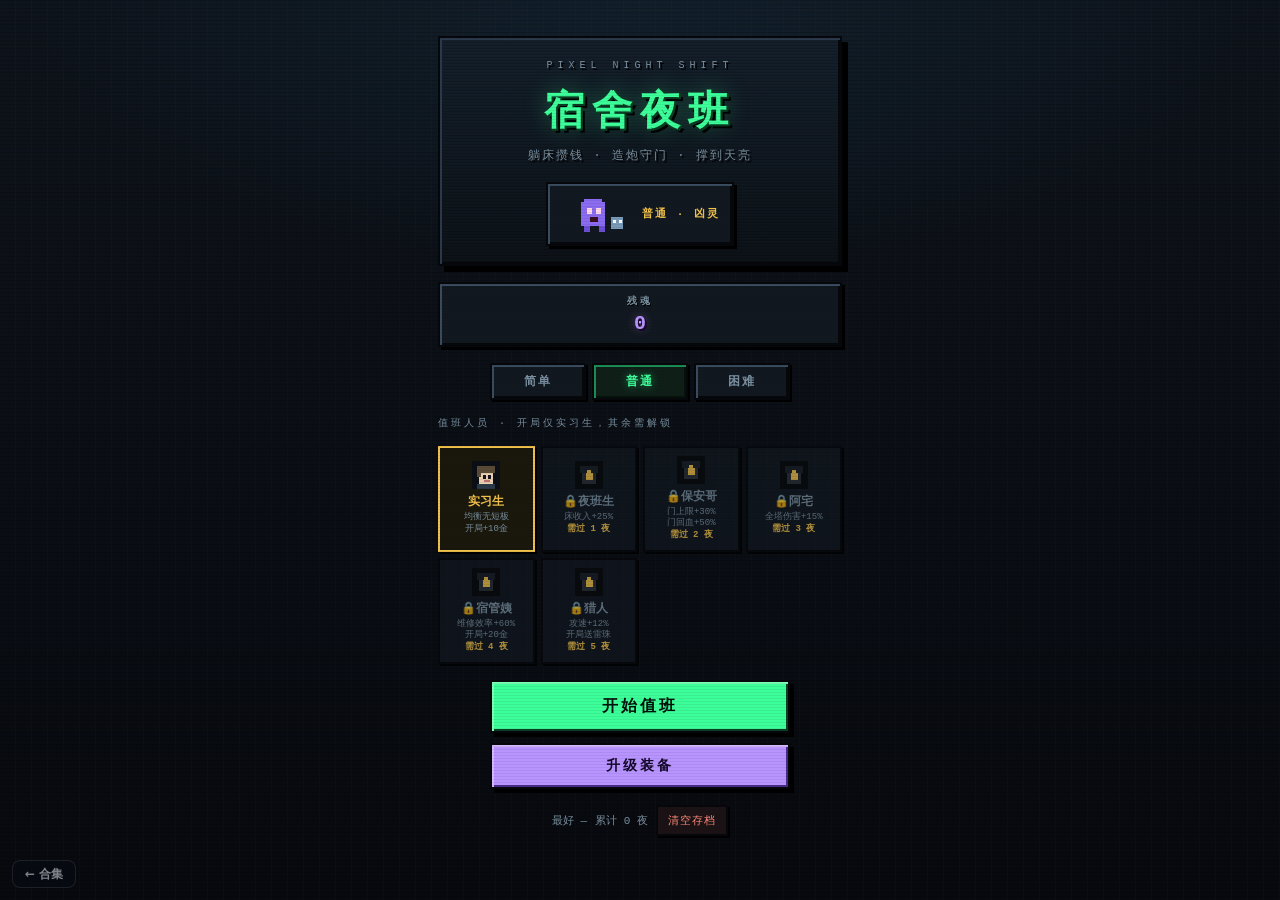
==== games/dorm-night/index.html @ c12e72d2 "feat: add dorm night pixel tower defense to hub" ====
<!DOCTYPE html>
<html lang="zh-CN">
<head>
<meta charset="UTF-8" />
<meta name="viewport" content="width=device-width, initial-scale=1, viewport-fit=cover" />
<title>宿舍夜班 · PIXEL</title>
<style>
  :root {
    --bg: #0b0e14;
    --panel: #121820;
    --panel2: #182028;
    --panel3: #0e141c;
    --line: #2a3a4c;
    --line-deep: #05070a;
    --ink: #e8f4ff;
    --muted: #7a90a0;
    --neon: #3dff9a;
    --neon-d: #1a8f55;
    --neon-deep: #0a3d24;
    --gold: #f0c14b;
    --gold-d: #8a6a20;
    --danger: #ff4d5e;
    --danger-d: #6a2010;
    --soul: #b894ff;
    --soul-d: #4a2a8a;
    --frost: #6ecbff;
    --cannon: #ffb347;
    --bevel-lt: #3a4c60;
    --bevel-dk: #05070a;
    --font: "Cascadia Mono", "Consolas", "Courier New", "Microsoft YaHei", monospace;
  }
  * { box-sizing: border-box; margin: 0; padding: 0; }
  html, body {
    height: 100%; background: var(--bg); color: var(--ink);
    font-family: var(--font);
    overflow: hidden;
    image-rendering: pixelated;
    image-rendering: crisp-edges;
  }
  #app { height: 100%; position: relative; }
  #app::after {
    content: ""; position: fixed; inset: 0; z-index: 100; pointer-events: none;
    background: repeating-linear-gradient(
      0deg,
      rgba(0,0,0,.12) 0px,
      rgba(0,0,0,.12) 1px,
      transparent 1px,
      transparent 3px
    );
    mix-blend-mode: multiply;
    opacity: .55;
  }
  .screen { position: absolute; inset: 0; display: none; flex-direction: column; }
  .screen.show { display: flex; }

  /* —— pixel panel frame —— */
  .px-frame {
    border: 2px solid var(--line-deep);
    box-shadow:
      inset 2px 2px 0 var(--bevel-lt),
      inset -2px -2px 0 var(--bevel-dk),
      4px 4px 0 #000;
    background: var(--panel);
  }
  .px-frame-deep {
    border: 2px solid var(--line-deep);
    box-shadow:
      inset 2px 2px 0 var(--bevel-lt),
      inset -2px -2px 0 var(--bevel-dk),
      6px 6px 0 #000;
  }

  /* HOME */
  #screen-home {
    background:
      repeating-linear-gradient(0deg, transparent 0 3px, rgba(0,0,0,.18) 3px 4px),
      repeating-linear-gradient(90deg, transparent 0 15px, rgba(61,255,154,.02) 15px 16px),
      radial-gradient(ellipse 80% 50% at 50% 0%, #12202c 0%, transparent 60%),
      linear-gradient(180deg, #0e141c 0%, #07090e 100%);
    overflow: auto;
  }
  .home-wrap {
    width: min(440px, 100%); margin: auto; padding: 36px 18px 28px;
    display: flex; flex-direction: column; align-items: center; gap: 16px; min-height: 100%;
  }
  .hero {
    text-align: center; width: 100%;
    padding: 22px 16px 18px;
    border: 2px solid var(--line-deep);
    background:
      repeating-linear-gradient(0deg, transparent 0 2px, rgba(0,0,0,.2) 2px 3px),
      linear-gradient(180deg, #15202c 0%, #0c1218 100%);
    box-shadow:
      inset 2px 2px 0 #2a3a4c,
      inset -2px -2px 0 #05070a,
      6px 6px 0 #000;
  }
  .hero .eyebrow {
    font-size: 10px; letter-spacing: 5px; color: var(--muted); margin-bottom: 12px;
    text-shadow: 2px 2px 0 #000;
  }
  .hero h1 {
    font-size: clamp(28px, 8vw, 40px); letter-spacing: 8px; color: var(--neon);
    font-weight: 900; margin-bottom: 8px;
    text-shadow:
      2px 0 0 var(--neon-deep),
      0 2px 0 var(--neon-deep),
      2px 2px 0 var(--neon-deep),
      4px 4px 0 #000,
      0 0 24px rgba(61,255,154,.35);
  }
  .hero .sub {
    color: var(--muted); font-size: 12px; letter-spacing: 2px; line-height: 1.8;
    text-shadow: 2px 2px 0 #000;
  }
  .pixel-badge {
    display: inline-flex; align-items: center; gap: 10px; margin-top: 14px; padding: 6px 12px;
    border: 2px solid var(--line-deep); background: var(--panel);
    color: var(--gold); font-size: 11px; letter-spacing: 2px; font-weight: 700;
    box-shadow:
      inset 2px 2px 0 var(--bevel-lt),
      inset -2px -2px 0 var(--bevel-dk),
      3px 3px 0 #000;
  }
  .pixel-badge canvas {
    width: 72px; height: 48px;
    image-rendering: pixelated; image-rendering: crisp-edges;
  }
  .wallet { display: flex; gap: 8px; width: 100%; }
  .wallet .chip {
    flex: 1; padding: 10px 8px; border: 2px solid var(--line-deep); background: var(--panel);
    text-align: center;
    box-shadow:
      inset 2px 2px 0 var(--bevel-lt),
      inset -2px -2px 0 var(--bevel-dk),
      3px 3px 0 #000;
  }
  .wallet .chip b {
    display: block; font-size: 10px; color: var(--muted); letter-spacing: 3px;
    margin-bottom: 4px; text-shadow: 1px 1px 0 #000;
  }
  .wallet .chip span {
    font-size: 20px; font-weight: 900; color: var(--soul);
    text-shadow: 2px 2px 0 #1a082a, 0 0 10px rgba(184,148,255,.4);
  }
  .cta-row { display: flex; flex-direction: column; gap: 10px; width: 100%; max-width: 300px; }

  .btn {
    appearance: none; border: 2px solid var(--line-deep); border-radius: 0; padding: 12px 16px;
    font-family: var(--font); font-size: 14px; font-weight: 900; letter-spacing: 3px; cursor: pointer;
    background: var(--neon); color: #04120b;
    box-shadow:
      inset 2px 2px 0 #7dffb8,
      inset -2px -2px 0 var(--neon-deep),
      4px 4px 0 #000;
  }
  .btn:hover { filter: brightness(1.1); transform: translate(1px,1px); box-shadow: inset 2px 2px 0 #7dffb8, inset -2px -2px 0 var(--neon-deep), 3px 3px 0 #000; }
  .btn:active { transform: translate(4px,4px); box-shadow: inset 2px 2px 0 #7dffb8, inset -2px -2px 0 var(--neon-deep), 0 0 0 #000; }
  .btn:disabled { opacity: .4; cursor: not-allowed; transform: none; filter: grayscale(.4); }
  .btn.ghost {
    background: var(--panel); color: var(--ink); border-color: var(--line-deep);
    box-shadow: inset 2px 2px 0 var(--bevel-lt), inset -2px -2px 0 var(--bevel-dk), 4px 4px 0 #000;
  }
  .btn.ghost:hover { filter: brightness(1.15); }
  .btn.soul {
    background: var(--soul); color: #14082a; border-color: var(--line-deep);
    box-shadow: inset 2px 2px 0 #d4b8ff, inset -2px -2px 0 var(--soul-d), 4px 4px 0 #000;
  }
  .btn.warn {
    background: #ff6b4a; color: #1a0804; border-color: var(--line-deep);
    box-shadow: inset 2px 2px 0 #ff9a80, inset -2px -2px 0 var(--danger-d), 4px 4px 0 #000;
  }
  .btn.big { width: 100%; padding: 14px 18px; font-size: 16px; }
  .btn.sm { padding: 6px 10px; font-size: 12px; letter-spacing: 2px; box-shadow: inset 2px 2px 0 #7dffb8, inset -2px -2px 0 var(--neon-deep), 2px 2px 0 #000; }
  .btn.sm.ghost { box-shadow: inset 2px 2px 0 var(--bevel-lt), inset -2px -2px 0 var(--bevel-dk), 2px 2px 0 #000; }
  .btn.sm.warn { box-shadow: inset 2px 2px 0 #ff9a80, inset -2px -2px 0 var(--danger-d), 2px 2px 0 #000; }

  .home-foot {
    display: flex; flex-wrap: wrap; align-items: center; justify-content: center; gap: 8px;
    font-size: 11px; color: var(--muted); width: 100%;
  }
  .home-foot button {
    appearance: none; border: 2px solid var(--line-deep); background: #1a1214; color: #ff8a7a;
    padding: 6px 10px; font-family: var(--font); font-size: 11px; cursor: pointer; letter-spacing: 1px;
    box-shadow: 2px 2px 0 #000;
  }
  .home-foot button:hover { border-color: var(--danger); color: var(--danger); }

  .diff-row { display: flex; gap: 6px; width: 100%; max-width: 300px; }
  .diff-btn {
    flex: 1; appearance: none; border: 2px solid var(--line-deep); background: var(--panel);
    color: var(--muted); font-family: var(--font); font-size: 12px; font-weight: 700;
    padding: 8px 4px; cursor: pointer; letter-spacing: 2px;
    box-shadow: inset 2px 2px 0 var(--bevel-lt), inset -2px -2px 0 var(--bevel-dk), 2px 2px 0 #000;
  }
  .diff-btn.active {
    border-color: var(--line-deep); color: var(--neon); background: #0f1f18;
    box-shadow: inset 2px 2px 0 var(--neon-d), inset -2px -2px 0 #04120b, 2px 2px 0 #000;
    text-shadow: 0 0 8px rgba(61,255,154,.45);
  }

  .char-row {
    display: grid; grid-template-columns: repeat(auto-fill, minmax(88px, 1fr));
    gap: 6px; width: 100%; max-width: 420px;
  }
  .char-btn {
    appearance: none; border: 2px solid var(--line-deep); background: var(--panel);
    color: var(--muted); font-family: var(--font); cursor: pointer;
    padding: 8px 4px; text-align: center; box-shadow: 2px 2px 0 #000;
  }
  .char-btn.active { border-color: var(--gold); color: var(--gold); background: #1a180c; }
  .char-btn.locked { opacity: .72; }
  .char-btn.locked .nm { color: var(--muted); }
  .char-btn:disabled { cursor: not-allowed; }
  .char-btn .face {
    width: 28px; height: 28px; margin: 0 auto 4px;
    image-rendering: pixelated; display: block;
  }
  .char-btn .nm { display: block; font-size: 12px; font-weight: 900; color: inherit; }
  .char-btn .fx { display: block; font-size: 9px; color: var(--muted); margin-top: 2px; line-height: 1.3; }
  .section-label {
    width: 100%; max-width: 420px; font-size: 10px; letter-spacing: 3px;
    color: var(--muted); text-align: left;
  }

  /* room select */
  .ai-row { display: grid; grid-template-columns: repeat(3, 1fr); gap: 8px; margin-bottom: 12px; }
  .ai-chip {
    border: 2px solid var(--line-deep); background: var(--panel2); padding: 8px 10px;
    font-size: 12px; box-shadow: inset 2px 2px 0 var(--bevel-lt), inset -2px -2px 0 var(--bevel-dk);
  }
  .ai-chip b { color: var(--ink); }
  .ai-chip .st { color: var(--muted); font-size: 11px; }
  .ai-chip.done { border-color: var(--soul); }
  .ai-chip.done .st { color: var(--soul); }
  .room-grid {
    display: grid; grid-template-columns: repeat(auto-fill, minmax(200px, 1fr)); gap: 12px;
  }
  .room-card {
    border: 2px solid var(--line-deep); background: var(--panel2); padding: 10px;
    cursor: pointer; text-align: left; color: var(--ink); font-family: var(--font);
    box-shadow: 3px 3px 0 #000; width: 100%;
  }
  .room-card:hover:not(.taken):not(.mine) { border-color: var(--neon); }
  .room-card.mine { border-color: var(--neon); background: #0f1f18; }
  .room-card.taken { opacity: .55; cursor: not-allowed; border-color: #3a2a2a; }
  .room-card h3 { font-size: 14px; margin-bottom: 4px; letter-spacing: 1px; }
  .room-card .meta { font-size: 11px; color: var(--muted); line-height: 1.45; }
  .room-map {
    display: grid; gap: 2px; margin: 8px 0;
    background: #070a0e; border: 2px solid var(--line-deep); padding: 6px;
    min-height: 100px;
  }
  .room-map .cell {
    min-height: 14px; min-width: 10px;
    background: #152028;
    box-shadow: inset 0 0 0 1px rgba(255,255,255,.04);
  }
  .room-map .cell.block { background: #4a3018; box-shadow: inset 0 0 0 1px #2a1810; }
  .room-map .cell.bed { background: #2a8a5a; box-shadow: inset 0 0 0 1px #14563a; }
  .room-map .cell.door { background: #c45c26; box-shadow: inset 0 0 0 1px #5a2a12; }
  .room-map .cell.free { background: #121a22; }
  .room-legend {
    display: flex; flex-wrap: wrap; gap: 8px; font-size: 10px; color: var(--muted);
    margin-top: 4px;
  }
  .room-legend i {
    display: inline-block; width: 10px; height: 10px; margin-right: 4px; vertical-align: -1px;
  }
  .room-card canvas {
    width: 100%; height: 90px; margin: 4px 0 0; image-rendering: pixelated;
    background: #070a0e; border: 1px solid var(--line-deep); display: block;
  }
  .room-card .owner { font-size: 11px; font-weight: 700; margin-top: 4px; min-height: 14px; }
  .room-card.mine .owner { color: var(--neon); }
  .room-card.taken .owner { color: var(--soul); }
  .room-tip { margin-top: 10px; font-size: 12px; color: var(--muted); }
  .teammate-list { margin-top: 6px; display: grid; gap: 4px; }
  .tm {
    display: grid; grid-template-columns: 1fr auto; gap: 4px 8px; font-size: 11px;
    border: 2px solid var(--line-deep); background: var(--panel2); padding: 6px 8px;
  }
  .tm .bar { grid-column: 1 / -1; height: 6px; background: #0a1016; }
  .tm .bar > i { display: block; height: 100%; background: var(--neon); width: 100%; }
  .tm.dead { opacity: .55; }
  .tm.dead .bar > i { background: var(--danger); }

  /* MODALS */
  .modal {
    position: fixed; inset: 0; z-index: 30; display: none;
    align-items: center; justify-content: center;
    background:
      repeating-linear-gradient(0deg, rgba(0,0,0,.25) 0 2px, transparent 2px 4px),
      rgba(5,8,12,.88);
    padding: 16px;
  }
  .modal.show { display: flex; }
  .modal-card {
    width: min(520px, 100%); max-height: min(86vh, 640px);
    border: 2px solid var(--line-deep); background: var(--panel);
    box-shadow:
      inset 2px 2px 0 var(--bevel-lt),
      inset -2px -2px 0 var(--bevel-dk),
      8px 8px 0 #000;
    display: flex; flex-direction: column; overflow: hidden;
  }
  .modal-card.confirm-card { width: min(360px, 100%); text-align: center; padding: 22px 16px; gap: 10px; }
  .confirm-card h3 { color: var(--danger); font-size: 18px; letter-spacing: 3px; text-shadow: 2px 2px 0 #000; }
  .confirm-card p { color: var(--muted); font-size: 12px; line-height: 1.8; }
  .modal-head {
    display: flex; align-items: center; justify-content: space-between; gap: 10px;
    padding: 12px 14px; border-bottom: 2px solid var(--line-deep);
    background: var(--panel3);
  }
  .modal-head h2 { font-size: 13px; letter-spacing: 3px; text-shadow: 2px 2px 0 #000; }
  .modal-head .hint { font-size: 11px; color: var(--muted); margin-top: 4px; }
  .modal-body { padding: 12px 14px 16px; overflow: auto; }
  .modal-close {
    appearance: none; border: 2px solid var(--line-deep); background: var(--panel2); color: var(--ink);
    padding: 6px 10px; font-family: var(--font); font-size: 12px; cursor: pointer;
    box-shadow: inset 2px 2px 0 var(--bevel-lt), inset -2px -2px 0 var(--bevel-dk), 2px 2px 0 #000;
  }
  .modal-close:hover { color: var(--danger); }
  .upgrade-grid { display: grid; grid-template-columns: repeat(auto-fill, minmax(200px, 1fr)); gap: 8px; }
  .up-card {
    border: 2px solid var(--line-deep); background: var(--panel2); padding: 12px;
    display: flex; flex-direction: column; gap: 6px;
    box-shadow: inset 2px 2px 0 #2a3a4c, inset -2px -2px 0 #05070a, 3px 3px 0 #000;
  }
  .up-card.maxed { border-color: var(--line-deep); box-shadow: inset 2px 2px 0 var(--neon-d), inset -2px -2px 0 #04120b, 3px 3px 0 #000; }
  .up-card .top { display: flex; justify-content: space-between; gap: 6px; }
  .up-card h3 { font-size: 13px; text-shadow: 1px 1px 0 #000; }
  .up-card .lv { font-size: 11px; color: var(--soul); font-weight: 700; }
  .up-card p { font-size: 11px; color: var(--muted); line-height: 1.45; flex: 1; }
  .up-card .effect { font-size: 12px; color: var(--ink); font-weight: 700; }
  .up-card .buy {
    width: 100%; margin-top: 4px; border: 2px solid var(--line-deep); background: var(--soul);
    color: #14082a; font-family: var(--font); font-weight: 700; font-size: 12px; letter-spacing: 1px;
    padding: 8px; cursor: pointer;
    box-shadow: inset 2px 2px 0 #d4b8ff, inset -2px -2px 0 var(--soul-d), 2px 2px 0 #000;
  }
  .up-card .buy:disabled { opacity: .4; cursor: not-allowed; filter: grayscale(.5); }
  .ach-list { display: grid; gap: 6px; margin-top: 14px; }
  .ach {
    border: 2px solid var(--line-deep); background: var(--panel2); padding: 8px 10px;
    font-size: 12px; display: flex; justify-content: space-between; gap: 8px;
    box-shadow: inset 2px 2px 0 #2a3a4c, inset -2px -2px 0 #05070a;
  }
  .ach.done {
    border-color: var(--line-deep); color: var(--neon);
    box-shadow: inset 2px 2px 0 var(--neon-d), inset -2px -2px 0 #04120b;
  }
  .ach span { color: var(--muted); }

  /* GAME */
  #screen-game.show { display: grid; grid-template-rows: auto minmax(0, 1fr) auto; height: 100%; }
  header {
    display: flex; align-items: center; justify-content: space-between; gap: 8px;
    padding: 8px 10px; border-bottom: 2px solid var(--line-deep); background: var(--panel);
  }
  .brand strong {
    font-size: 13px; letter-spacing: 3px; color: var(--neon);
    text-shadow: 2px 2px 0 var(--neon-deep), 0 0 10px rgba(61,255,154,.3);
  }
  .brand span { display: block; font-size: 10px; color: var(--muted); letter-spacing: 1px; }
  .stats { display: flex; gap: 6px; flex-wrap: wrap; justify-content: flex-end; }
  .chip {
    min-width: 64px; padding: 4px 8px; border: 2px solid var(--line-deep); background: var(--panel2);
    box-shadow: inset 2px 2px 0 #2a3a4c, inset -2px -2px 0 #05070a, 2px 2px 0 #000;
  }
  .chip b { display: block; font-size: 9px; color: var(--muted); letter-spacing: 2px; margin-bottom: 2px; }
  .chip span {
    font-size: 13px; font-weight: 900; font-variant-numeric: tabular-nums;
    text-shadow: 1px 1px 0 #000;
  }
  .chip.gold span { color: var(--gold); }
  .chip.hp span { color: var(--danger); }
  .chip.wave span { color: var(--neon); }
  .chip.clock span { color: var(--ink); }
  .chip.boss span { color: var(--soul); }

  main {
    position: relative; display: grid;
    grid-template-columns: minmax(0, 1fr) 230px;
    min-height: 0; height: 100%;
  }
  @media (max-width: 860px) { main { grid-template-columns: 1fr; grid-template-rows: minmax(0, 1fr) auto; } }
  .stage-wrap { position: relative; min-height: 0; height: 100%; background: #05070a; overflow: hidden; }
  .stage-wrap::before {
    content: ""; position: absolute; inset: 0; z-index: 1; pointer-events: none;
    box-shadow: inset 0 0 0 2px #000, inset 0 0 0 4px #1a2430;
  }
  .stage-wrap canvas#game {
    display: block; cursor: crosshair;
    image-rendering: pixelated;
    image-rendering: crisp-edges;
    image-rendering: -moz-crisp-edges;
    position: absolute; left: 0; top: 0;
    transform: translateZ(0);
  }
  /* other canvases (home monster, portraits, room preview) stay in normal flow */
  canvas {
    image-rendering: pixelated;
    image-rendering: crisp-edges;
  }
  .overlay {
    position: absolute; inset: 0; display: none; align-items: center; justify-content: center;
    background:
      repeating-linear-gradient(0deg, rgba(0,0,0,.2) 0 2px, transparent 2px 4px),
      rgba(5,8,12,.82);
    z-index: 5; padding: 12px;
  }
  .overlay.show { display: flex; }
  .card {
    width: min(420px, 100%); padding: 22px 18px; border: 2px solid var(--line-deep);
    background: var(--panel); text-align: center;
    box-shadow: inset 2px 2px 0 var(--bevel-lt), inset -2px -2px 0 var(--bevel-dk), 6px 6px 0 #000;
  }
  .card h1 { font-size: 22px; margin-bottom: 8px; letter-spacing: 4px; text-shadow: 2px 2px 0 #000; }
  .card p { color: var(--muted); font-size: 12px; line-height: 1.8; margin-bottom: 12px; }
  .card .win { color: var(--neon); text-shadow: 0 0 12px rgba(61,255,154,.4); }
  .card .lose { color: var(--danger); text-shadow: 0 0 12px rgba(255,77,94,.4); }
  .card .gain {
    margin: 0 0 12px; padding: 10px; border: 2px solid var(--line-deep); background: var(--soul);
    color: #14082a; font-weight: 900; font-size: 14px;
    box-shadow: inset 2px 2px 0 #d4b8ff, inset -2px -2px 0 var(--soul-d), 3px 3px 0 #000;
  }
  .btn-row { display: flex; justify-content: center; flex-wrap: wrap; gap: 10px; }
  .btn-row .btn { margin: 0; }
  /* oversized CTA on overlays (tutorial / win / lose) */
  .overlay .btn {
    min-width: 200px;
    min-height: 48px;
    padding: 14px 28px;
    font-size: 16px;
    letter-spacing: 3px;
  }
  .overlay .btn.big-cta {
    min-width: 240px;
    min-height: 56px;
    padding: 16px 36px;
    font-size: 18px;
  }
  .tutorial-steps { text-align: left; margin: 0 0 14px; padding: 0; list-style: none; }
  .tutorial-steps li {
    padding: 8px 10px; margin-bottom: 6px; border: 2px solid var(--line-deep);
    background: var(--panel2); font-size: 12px; color: var(--ink); line-height: 1.5;
    box-shadow: inset 2px 2px 0 #2a3a4c, inset -2px -2px 0 #05070a;
  }
  .tutorial-steps li b { color: var(--neon); }

  aside {
    border-left: 2px solid var(--line-deep); background: var(--panel);
    padding: 8px; overflow: auto; display: flex; flex-direction: column; gap: 8px;
    min-height: 0;
  }
  @media (max-width: 860px) {
    aside { border-left: none; border-top: 2px solid var(--line-deep); max-height: 200px; }
  }
  aside h2 { font-size: 10px; letter-spacing: 3px; color: var(--muted); text-shadow: 1px 1px 0 #000; }
  .shop { display: grid; gap: 6px; margin-top: 6px; }
  .item {
    width: 100%; text-align: left; border: 2px solid var(--line-deep); background: var(--panel2);
    color: var(--ink); padding: 8px 10px; cursor: pointer; font-family: var(--font);
    box-shadow: inset 2px 2px 0 #2a3a4c, inset -2px -2px 0 #05070a, 2px 2px 0 #000;
  }
  .item:hover:not(:disabled) {
    box-shadow: inset 2px 2px 0 var(--neon-d), inset -2px -2px 0 #04120b, 2px 2px 0 #000;
  }
  .item:disabled { opacity: .4; cursor: not-allowed; filter: grayscale(.35); }
  .item.selected {
    background: #0f1f18;
    box-shadow: inset 2px 2px 0 var(--neon), inset -2px -2px 0 var(--neon-deep), 2px 2px 0 #000;
  }
  .item .top { display: flex; justify-content: space-between; gap: 6px; margin-bottom: 2px; }
  .item .name { font-weight: 900; font-size: 12px; display: flex; align-items: center; gap: 6px; }
  .item .dot { width: 8px; height: 8px; display: inline-block; box-shadow: 1px 1px 0 #000; }
  .item .cost { color: var(--gold); font-weight: 900; font-size: 12px; text-shadow: 1px 1px 0 #000; }
  .item .desc { color: var(--muted); font-size: 10px; line-height: 1.4; }
  .panel-box {
    border: 2px solid var(--line-deep); background: var(--panel2); padding: 10px;
    box-shadow: inset 2px 2px 0 #2a3a4c, inset -2px -2px 0 #05070a, 2px 2px 0 #000;
  }
  .panel-box h3 { font-size: 12px; margin-bottom: 4px; }
  .panel-box p { font-size: 10px; color: var(--muted); line-height: 1.5; margin-bottom: 8px; }
  .panel-actions { display: grid; grid-template-columns: 1fr 1fr; gap: 6px; }
  .panel-actions .btn { width: 100%; }
  .log {
    border-top: 2px solid var(--line-deep); padding-top: 8px; max-height: 120px; overflow: auto;
    font-size: 10px; color: var(--muted); line-height: 1.6;
  }
  .log .good { color: var(--neon); }
  .log .bad { color: var(--danger); }
  .log .goldc { color: var(--gold); }
  .log .soulc { color: var(--soul); }

  footer {
    display: flex; justify-content: space-between; align-items: center; gap: 8px; flex-wrap: wrap;
    padding: 6px 10px; border-top: 2px solid var(--line-deep); background: var(--panel);
    font-size: 11px; color: var(--muted);
  }
  footer .controls { display: flex; gap: 6px; align-items: center; flex-wrap: wrap; }
  kbd {
    border: 2px solid var(--line-deep); padding: 0 4px;
    background: var(--panel2); color: var(--ink); font-family: var(--font); font-size: 10px;
    box-shadow: inset 1px 1px 0 var(--bevel-lt), inset -1px -1px 0 var(--bevel-dk);
  }
  @media (prefers-reduced-motion: reduce) { .btn, .item, .diff-btn { transition: none; } }
</style>
</head>
<body>
<div id="app">
  <a class="hub-back" href="../../" title="返回游戏合集">← 合集</a>

  <section class="screen show" id="screen-home">
    <div class="home-wrap">
      <div class="hero">
        <div class="eyebrow">PIXEL NIGHT SHIFT</div>
        <h1>宿舍夜班</h1>
        <div class="sub">躺床攒钱 · 造炮守门 · 撑到天亮</div>
        <div class="pixel-badge" id="home-badge">
          <canvas id="diff-monster" width="48" height="32"></canvas>
          <span id="diff-label">简单 · 普通小鬼</span>
        </div>
      </div>

      <div class="wallet">
        <div class="chip"><b>残魂</b><span id="meta-souls">0</span></div>
      </div>

      <div class="diff-row" id="diff-row">
        <button class="diff-btn" data-diff="easy">简单</button>
        <button class="diff-btn" data-diff="normal">普通</button>
        <button class="diff-btn" data-diff="hard">困难</button>
      </div>

      <div class="section-label" id="char-label">值班人员 · 开局仅实习生，其余需解锁</div>
      <div class="char-row" id="char-row"></div>

      <div class="cta-row">
        <button class="btn big" id="btn-play">开始值班</button>
        <button class="btn soul" id="btn-upgrades">升级装备</button>
      </div>

      <div class="home-foot">
        <span id="meta-best">最好 —</span>
        <span id="meta-nights">累计 0 夜</span>
        <button id="btn-reset-save" type="button">清空存档</button>
      </div>
    </div>
  </section>

  <div class="modal" id="modal-upgrades">
    <div class="modal-card">
      <div class="modal-head">
        <div>
          <h2>宿舍装备</h2>
          <div class="hint">残魂 <span id="modal-souls" style="color:var(--soul);font-weight:900">0</span> · 每局自动生效</div>
        </div>
        <button class="modal-close" id="btn-close-upgrades" type="button">关闭</button>
      </div>
      <div class="modal-body">
        <div class="upgrade-grid" id="upgrade-grid"></div>
        <div style="margin-top:16px">
          <h2 style="font-size:11px;letter-spacing:3px;color:var(--muted);margin-bottom:8px">成就</h2>
          <div class="ach-list" id="ach-list"></div>
        </div>
      </div>
    </div>
  </div>

  <div class="modal" id="modal-reset">
    <div class="modal-card confirm-card">
      <h3>清空存档？</h3>
      <p>将删除残魂、局外升级、成就与历史战绩。<br/><b style="color:var(--danger)">不可恢复</b>。</p>
      <div class="btn-row">
        <button class="btn warn" id="btn-reset-confirm" type="button">确认清空</button>
        <button class="btn ghost" id="btn-reset-cancel" type="button">取消</button>
      </div>
    </div>
  </div>

  <!-- ROOM SELECT -->
  <div class="modal" id="modal-rooms">
    <div class="modal-card" style="width:min(860px,100%);max-height:min(92vh,780px)">
      <div class="modal-head">
        <div>
          <h2>选房入伙 · 共同值夜</h2>
          <div class="hint">
            倒计时 <b id="room-timer" style="color:var(--gold);font-size:14px">30</b> 秒 ·
            AI 队友会在 10~25 秒陆续抢房 · 房间大小/形状不同
          </div>
        </div>
        <button class="modal-close" id="btn-rooms-lock" type="button">锁定入场</button>
      </div>
      <div class="modal-body">
        <div id="ai-status-row" class="ai-row"></div>
        <div class="room-grid" id="room-grid"></div>
        <div class="room-tip" id="room-tip">点选一间空房作为你的宿舍；被 AI 选走的无法再选。</div>
      </div>
    </div>
  </div>

  <section class="screen" id="screen-game">
    <header>
      <div class="brand">
        <strong>宿舍夜班</strong>
        <span id="ui-diff">普通 · 302</span>
      </div>
      <div class="stats">
        <div class="chip clock"><b>时刻</b><span id="ui-clock">22:00</span></div>
        <div class="chip gold"><b>金币</b><span id="ui-gold">50</span></div>
        <div class="chip"><b>收入</b><span id="ui-income">6/s</span></div>
        <div class="chip"><b>床</b><span id="ui-bed">1</span></div>
        <div class="chip hp"><b>门</b><span id="ui-door">100/100</span></div>
        <div class="chip wave"><b>夜</b><span id="ui-wave">1</span></div>
        <div class="chip boss"><b>鬼</b><span id="ui-ghost">—</span></div>
      </div>
    </header>

    <main>
      <div class="stage-wrap">
        <canvas id="game" width="960" height="540"></canvas>
        <div class="overlay" id="overlay"><div class="card" id="card"></div></div>
      </div>

      <aside>
        <div>
          <h2>操作台</h2>
          <div class="shop">
            <button class="item" id="btn-up-bed">
              <div class="top"><span class="name" id="bed-name">升床</span><span class="cost" id="bed-cost">80</span></div>
              <div class="desc" id="bed-desc">提高产钱</div>
            </button>
            <button class="item" id="btn-up-door">
              <div class="top"><span class="name" id="door-name">加固门</span><span class="cost" id="door-cost">60</span></div>
              <div class="desc" id="door-desc">提高门上限</div>
            </button>
            <button class="item" data-tower="arrow">
              <div class="top"><span class="name"><i class="dot" style="background:#3dff9a"></i>符箭 1×1</span><span class="cost">40</span></div>
              <div class="desc">小巧单体 · 省格子</div>
            </button>
            <button class="item" data-tower="frost">
              <div class="top"><span class="name"><i class="dot" style="background:#6ecbff"></i>寒霜 1×2</span><span class="cost">70</span></div>
              <div class="desc">竖条占位 · 减速控场</div>
            </button>
            <button class="item" data-tower="cannon">
              <div class="top"><span class="name"><i class="dot" style="background:#ffb347"></i>镇魂 2×2</span><span class="cost">120</span></div>
              <div class="desc">大占地 · 高伤</div>
            </button>
            <button class="item" data-tower="repair">
              <div class="top"><span class="name"><i class="dot" style="background:#7dffa0"></i>维修 1×1</span><span class="cost">90</span></div>
              <div class="desc">只要放下就全局修门</div>
            </button>
            <button class="item" data-tower="idol">
              <div class="top"><span class="name"><i class="dot" style="background:#f0c14b"></i>聚宝 2×1</span><span class="cost">100</span></div>
              <div class="desc">横条占位 · 收入加成</div>
            </button>
            <button class="item" data-tower="spark">
              <div class="top"><span class="name"><i class="dot" style="background:#e8ff6a"></i>雷珠 1×1</span><span class="cost">85</span></div>
              <div class="desc">链电 · 可弹射1次</div>
            </button>
            <button class="item" data-tower="poison">
              <div class="top"><span class="name"><i class="dot" style="background:#8b5cf6"></i>毒香 1×1</span><span class="cost">75</span></div>
              <div class="desc">持续中毒伤害</div>
            </button>
            <button class="item" data-tower="brazier">
              <div class="top"><span class="name"><i class="dot" style="background:#ff6b2c"></i>火盆 2×1</span><span class="cost">110</span></div>
              <div class="desc">范围溅射 · 清小怪</div>
            </button>
            <button class="item" data-tower="eye">
              <div class="top"><span class="name"><i class="dot" style="background:#ff4d8d"></i>观煞 1×2</span><span class="cost">140</span></div>
              <div class="desc">超远射程 · 高伤慢速</div>
            </button>
          </div>
        </div>

        <div class="panel-box" id="select-panel" style="display:none">
          <h3 id="sel-title">—</h3>
          <p id="sel-desc"></p>
          <div class="panel-actions">
            <button class="btn sm" id="btn-upgrade-tower">升级</button>
            <button class="btn sm warn" id="btn-sell-tower">出售</button>
          </div>
        </div>

        <div class="log" id="log"></div>
        <div>
          <h2>我的房间</h2>
          <canvas id="room-mini" width="160" height="80" style="width:100%;height:72px;image-rendering:pixelated;border:2px solid var(--line-deep);background:#070a0e;display:block;margin-top:6px"></canvas>
          <div id="room-mini-label" style="font-size:11px;color:var(--muted);margin-top:4px">未选房</div>
        </div>
        <div>
          <h2>AI 队友</h2>
          <div class="teammate-list" id="teammate-list"></div>
        </div>
      </aside>
    </main>

    <footer>
      <div class="controls">
        <button class="btn sm ghost" id="btn-home">首页</button>
        <button class="btn sm" id="btn-pause">暂停</button>
        <button class="btn sm" id="btn-speed">1x</button>
        <span style="margin-left:4px">房间=背包格 · 床2×3 · 门墙边 · 点格子摆放</span>
      </div>
      <div>
        <kbd>1</kbd>-<kbd>9</kbd>建筑 ·
        <kbd>P</kbd>暂停 ·
        <kbd>F</kbd>倍速 ·
        <kbd>Esc</kbd>取消
      </div>
    </footer>
  </section>
</div>

<script>
(() => {
  const canvas = document.getElementById('game');
  const ctx = canvas.getContext('2d');
  ctx.imageSmoothingEnabled = false;
  const reduceMotion = window.matchMedia('(prefers-reduced-motion: reduce)').matches;
  const SAVE_KEY = 'sushe_yeban_pixel_v1';

  const $ = id => document.getElementById(id);
  const ui = {
    gold: $('ui-gold'), income: $('ui-income'), bed: $('ui-bed'), door: $('ui-door'),
    wave: $('ui-wave'), ghost: $('ui-ghost'), clock: $('ui-clock'), diff: $('ui-diff'),
    overlay: $('overlay'), card: $('card'), log: $('log'),
    bedName: $('bed-name'), bedCost: $('bed-cost'), bedDesc: $('bed-desc'),
    doorName: $('door-name'), doorCost: $('door-cost'), doorDesc: $('door-desc'),
    selPanel: $('select-panel'), selTitle: $('sel-title'), selDesc: $('sel-desc'),
    btnUpTower: $('btn-upgrade-tower'), btnSellTower: $('btn-sell-tower'),
    metaSouls: $('meta-souls'), metaBest: $('meta-best'), metaNights: $('meta-nights'),
    upgradeGrid: $('upgrade-grid'), achList: $('ach-list'),
    screenHome: $('screen-home'), screenGame: $('screen-game'),
    modalUpgrades: $('modal-upgrades'), modalSouls: $('modal-souls'), modalReset: $('modal-reset'),
    homeBadge: $('home-badge'), btnPause: $('btn-pause'), btnSpeed: $('btn-speed'),
    diffMonster: $('diff-monster'), diffLabel: $('diff-label'),
  };

  // ---------- Audio ----------
  let audioCtx = null;
  let bgmOn = true;
  let bgmTimer = null;
  function ensureAudio() {
    if (!audioCtx) audioCtx = new (window.AudioContext || window.webkitAudioContext)();
    if (audioCtx.state === 'suspended') audioCtx.resume();
    return audioCtx;
  }
  function beep(freq = 440, dur = 0.06, type = 'square', gain = 0.03) {
    try {
      const ac = ensureAudio();
      const o = ac.createOscillator();
      const g = ac.createGain();
      o.type = type; o.frequency.value = freq;
      g.gain.value = gain;
      g.gain.exponentialRampToValueAtTime(0.0001, ac.currentTime + dur);
      o.connect(g); g.connect(ac.destination);
      o.start(); o.stop(ac.currentTime + dur);
    } catch (_) {}
  }
  function startBgm() {
    stopBgm();
    if (!bgmOn) return;
    const notes = [110, 0, 110, 0, 98, 0, 87, 0, 110, 0, 130, 0, 98, 0, 87, 0];
    let i = 0;
    bgmTimer = setInterval(() => {
      if (state.phase !== 'playing' || state.paused) return;
      const f = notes[i % notes.length];
      i++;
      if (f) beep(f, 0.12, 'triangle', 0.012);
    }, 380);
  }
  function stopBgm() {
    if (bgmTimer) { clearInterval(bgmTimer); bgmTimer = null; }
  }

  // ---------- Save / Meta ----------
  const defaultSave = () => ({
    souls: 0,
    bestNight: 0,
    totalNights: 0,
    runs: 0,
    difficulty: 'normal',
    character: 'intern',
    unlocked: ['intern'],
    tutSeen: false,
    dailyClaim: '',
    ach: {},
    ups: { wallet: 0, door: 0, bed: 0, power: 0, haste: 0, charm: 0 },
  });
  function loadSave() {
    try {
      const raw = localStorage.getItem(SAVE_KEY);
      if (!raw) return defaultSave();
      const data = JSON.parse(raw);
      const base = defaultSave();
      const unlocked = Array.isArray(data.unlocked) && data.unlocked.length
        ? data.unlocked : ['intern'];
      if (!unlocked.includes('intern')) unlocked.unshift('intern');
      let character = data.character || 'intern';
      if (!unlocked.includes(character)) character = 'intern';
      return {
        ...base,
        ...data,
        unlocked,
        character,
        ups: { ...base.ups, ...(data.ups || {}) },
        ach: { ...(data.ach || {}) },
      };
    } catch (_) { return defaultSave(); }
  }
  let save = loadSave();
  function persist() {
    try { localStorage.setItem(SAVE_KEY, JSON.stringify(save)); } catch (_) {}
  }

  const diffDefs = {
    easy:   { label: '简单', title: '胆小鬼', hpMul: 0.75, dmgMul: 0.7, speedMul: 0.85, soulMul: 0.8, night: 90, spawnMul: 0.75, eliteMul: 0.5 },
    normal: { label: '普通', title: '凶灵', hpMul: 1, dmgMul: 1, speedMul: 1, soulMul: 1, night: 100, spawnMul: 1, eliteMul: 1 },
    hard:   { label: '困难', title: '恶煞群', hpMul: 1.35, dmgMul: 1.25, speedMul: 1.15, soulMul: 1.4, night: 110, spawnMul: 1.45, eliteMul: 1.8 },
  };

  const metaDefs = [
    { id: 'wallet', name: '皱零钱', desc: '开局金币+25/级', effect: lv => `开局+${lv*25}金`, cost: lv => 30+lv*25, max: 8 },
    { id: 'door', name: '厚门板', desc: '门上限+20/级', effect: lv => `门+${lv*20}`, cost: lv => 40+lv*30, max: 8 },
    { id: 'bed', name: '弹簧床', desc: '床收入+2/s/级', effect: lv => `收入+${lv*2}/s`, cost: lv => 50+lv*35, max: 8 },
    { id: 'power', name: '朱砂符水', desc: '全塔伤害+8%/级', effect: lv => `伤害+${lv*8}%`, cost: lv => 60+lv*40, max: 10 },
    { id: 'haste', name: '手速训练', desc: '攻速+6%/级', effect: lv => `攻速+${lv*6}%`, cost: lv => 70+lv*45, max: 10 },
    { id: 'charm', name: '护身符', desc: '开局送符箭塔', effect: lv => `送塔×${lv}`, cost: lv => 80+lv*50, max: 3 },
  ];

  const achDefs = [
    { id: 'night1', name: '第一夜', desc: '撑过至少 1 夜', check: () => save.bestNight >= 1 },
    { id: 'night3', name: '老油条', desc: '最好成绩 ≥ 3 夜', check: () => save.bestNight >= 3 },
    { id: 'boss', name: '屠鬼者', desc: '击杀过 Boss', check: () => !!save.ach.bossKill },
    { id: 'rich', name: '小有积蓄', desc: '残魂累计获得过 200', check: () => (save.ach.soulsEarned || 0) >= 200 },
    { id: 'hard', name: '地狱值班', desc: '困难难度过 1 夜', check: () => !!save.ach.hardClear },
    { id: 'meta5', name: '装备控', desc: '任意局外强化 ≥ 5 级', check: () => Object.values(save.ups).some(v => v >= 5) },
  ];

  const charDefs = [
    { id: 'intern', name: '实习生', fx: '均衡无短板\n开局+10金', face: '#e8d0b0', hair: '#5a4a38',
      unlockCost: 0, unlockNight: 0,
      bonus: { startGold: 10 } },
    { id: 'student', name: '夜班生', fx: '床收入+25%', face: '#f0d0a0', hair: '#3a2818',
      unlockCost: 40, unlockNight: 1,
      bonus: { bedMul: 1.25 } },
    { id: 'guard', name: '保安哥', fx: '门上限+30%\n门回血+50%', face: '#c89070', hair: '#1a1a1a',
      unlockCost: 80, unlockNight: 2,
      bonus: { doorMul: 1.3, regenMul: 1.5 } },
    { id: 'nerd', name: '阿宅', fx: '全塔伤害+15%', face: '#e8c8b0', hair: '#4a3060',
      unlockCost: 120, unlockNight: 3,
      bonus: { dmgMul: 1.15 } },
    { id: 'cook', name: '宿管姨', fx: '维修效率+60%\n开局+20金', face: '#e0b090', hair: '#5a4030',
      unlockCost: 150, unlockNight: 4,
      bonus: { repairMul: 1.6, startGold: 20 } },
    { id: 'hunter', name: '猎人', fx: '攻速+12%\n开局送雷珠', face: '#b88868', hair: '#2a4a28',
      unlockCost: 200, unlockNight: 5,
      bonus: { cdMul: 0.88, freeSpark: 1 } },
  ];
  function isCharUnlocked(id) {
    return (save.unlocked || ['intern']).includes(id);
  }
  function charUnlockReady(c) {
    return save.bestNight >= (c.unlockNight || 0);
  }
  function charDef() {
    const id = isCharUnlocked(save.character) ? save.character : 'intern';
    return charDefs.find(c => c.id === id) || charDefs[0];
  }

  function metaBonus() {
    const ch = (charDef() && charDef().bonus) || {};
    return {
      startGold: 50 + save.ups.wallet * 25 + (ch.startGold || 0),
      doorBonus: save.ups.door * 20,
      doorMul: ch.doorMul || 1,
      bedBonus: save.ups.bed * 2,
      bedMul: ch.bedMul || 1,
      dmgMul: (1 + save.ups.power * 0.08) * (ch.dmgMul || 1),
      cdMul: Math.max(0.45, (1 - save.ups.haste * 0.06) * (ch.cdMul || 1)),
      repairMul: ch.repairMul || 1,
      regenMul: ch.regenMul || 1,
      freeArrows: save.ups.charm,
      freeSpark: ch.freeSpark || 0,
    };
  }

  function todayKey() {
    const d = new Date();
    return `${d.getFullYear()}-${d.getMonth()+1}-${d.getDate()}`;
  }

  function drawDiffMonster(diffId) {
    const cv = ui.diffMonster || document.getElementById('diff-monster');
    if (!cv) return;
    const g = cv.getContext('2d');
    g.imageSmoothingEnabled = false;
    g.clearRect(0, 0, 48, 32);
    const P = (x, y, w, h, c) => { g.fillStyle = c; g.fillRect(x, y, w, h); };

    if (diffId === 'easy') {
      // 1 small timid blob
      P(16, 12, 16, 14, '#6a9a78');
      P(18, 10, 12, 4, '#6a9a78');
      P(20, 16, 3, 3, '#e8f0e8');
      P(26, 16, 3, 3, '#e8f0e8');
      P(22, 22, 4, 2, '#3a5a48');
      P(18, 26, 4, 2, '#4a6a58');
      P(28, 26, 4, 2, '#4a6a58');
    } else if (diffId === 'normal') {
      // main ghost + 1 minion
      P(14, 8, 16, 16, '#8b6cf0');
      P(16, 6, 12, 4, '#8b6cf0');
      P(18, 12, 3, 4, '#ffd6e7');
      P(24, 12, 3, 4, '#ffd6e7');
      P(20, 18, 5, 3, '#3a1020');
      P(16, 24, 4, 4, '#6b4fd4');
      P(26, 24, 4, 4, '#6b4fd4');
      // minion
      P(34, 18, 8, 8, '#7a9bb8');
      P(35, 20, 2, 2, '#fff');
      P(39, 20, 2, 2, '#fff');
    } else {
      // boss + elites swarm
      P(12, 6, 20, 20, '#c23b4a');
      P(14, 4, 16, 4, '#c23b4a');
      P(14, 2, 4, 4, '#f0c14b');
      P(22, 2, 4, 4, '#f0c14b');
      P(30, 2, 4, 4, '#f0c14b');
      P(16, 10, 4, 5, '#ffe0e8');
      P(26, 10, 4, 5, '#ffe0e8');
      P(18, 18, 8, 4, '#3a0810');
      P(14, 26, 6, 4, '#8a2030');
      P(26, 26, 6, 4, '#8a2030');
      // elites
      P(2, 16, 10, 10, '#e8a040');
      P(4, 18, 2, 2, '#1a1020');
      P(8, 18, 2, 2, '#1a1020');
      P(36, 12, 10, 10, '#e8a040');
      P(38, 14, 2, 2, '#1a1020');
      P(42, 14, 2, 2, '#1a1020');
      P(36, 24, 8, 6, '#7a9bb8');
      P(4, 26, 8, 4, '#7a9bb8');
    }
  }

  function renderHome() {
    ui.metaSouls.textContent = save.souls;
    ui.metaBest.textContent = save.bestNight > 0 ? `最好 ${save.bestNight} 夜` : '最好 —';
    ui.metaNights.textContent = `累计 ${save.totalNights} 夜`;
    if (ui.modalSouls) ui.modalSouls.textContent = save.souls;
    const dd = diffDefs[save.difficulty] || diffDefs.normal;
    if (ui.homeBadge) ui.homeBadge.title = `难度：${dd.label}`;
    const dLabel = document.getElementById('diff-label');
    if (dLabel) dLabel.textContent = `${dd.label} · ${dd.title}`;
    drawDiffMonster(save.difficulty || 'normal');
    document.querySelectorAll('.diff-btn').forEach(b => {
      b.classList.toggle('active', b.dataset.diff === save.difficulty);
    });

    const charRow = document.getElementById('char-row');
    if (charRow) {
      if (!Array.isArray(save.unlocked) || !save.unlocked.includes('intern')) {
        save.unlocked = ['intern'];
        if (!isCharUnlocked(save.character)) save.character = 'intern';
        persist();
      }
      charRow.innerHTML = charDefs.map(c => {
        const unlocked = isCharUnlocked(c.id);
        const on = c.id === save.character && unlocked;
        const ready = charUnlockReady(c);
        const canBuy = unlocked || (ready && save.souls >= (c.unlockCost || 0));
        let foot = '';
        if (!unlocked) {
          if (c.unlockCost === 0) foot = '默认';
          else if (!ready) foot = `需过 ${c.unlockNight} 夜`;
          else foot = `解锁 ${c.unlockCost} 魂`;
        }
        return `<button class="char-btn ${on?'active':''} ${!unlocked?'locked':''}" data-char="${c.id}" type="button" ${!unlocked && !canBuy ? 'disabled' : ''}>
          <canvas class="face" width="16" height="16" data-face="${c.id}"></canvas>
          <span class="nm">${unlocked ? '' : '🔒'}${c.name}</span>
          <span class="fx">${c.fx.replace(/\n/g,'<br/>')}${foot ? `<br/><b style="color:var(--gold)">${foot}</b>` : ''}</span>
        </button>`;
      }).join('');
      charRow.querySelectorAll('canvas[data-face]').forEach(cv => {
        const def = charDefs.find(c => c.id === cv.dataset.face);
        const g = cv.getContext('2d');
        const unlocked = isCharUnlocked(def.id);
        g.imageSmoothingEnabled = false;
        g.clearRect(0, 0, 16, 16);
        g.fillStyle = unlocked ? '#0b0e14' : '#080a0c'; g.fillRect(0, 0, 16, 16);
        if (!unlocked) {
          g.fillStyle = '#2a3038'; g.fillRect(4, 5, 8, 8);
          g.fillStyle = '#1a2028'; g.fillRect(3, 3, 10, 4);
          g.fillStyle = '#f0c14b'; g.fillRect(6, 7, 4, 4); g.fillRect(7, 5, 2, 3);
          return;
        }
        g.fillStyle = def.face; g.fillRect(4, 5, 8, 8);
        g.fillStyle = def.hair; g.fillRect(3, 3, 10, 4); g.fillRect(3, 5, 2, 4);
        g.fillStyle = '#1a1020'; g.fillRect(6, 8, 2, 2); g.fillRect(9, 8, 2, 2);
        g.fillStyle = '#c07070'; g.fillRect(7, 11, 3, 1);
        g.fillStyle = '#2a3a48'; g.fillRect(3, 13, 10, 3);
      });
      charRow.querySelectorAll('[data-char]').forEach(btn => {
        btn.onclick = () => {
          const id = btn.dataset.char;
          const c = charDefs.find(x => x.id === id);
          if (!c) return;
          if (isCharUnlocked(id)) {
            save.character = id;
            persist();
            renderHome();
            return;
          }
          // try unlock
          if (!charUnlockReady(c)) {
            beep(120, 0.06, 'square', 0.02);
            return;
          }
          const cost = c.unlockCost || 0;
          if (cost > 0 && save.souls < cost) {
            beep(120, 0.06, 'square', 0.02);
            return;
          }
          if (cost > 0) save.souls -= cost;
          if (!save.unlocked) save.unlocked = ['intern'];
          if (!save.unlocked.includes(id)) save.unlocked.push(id);
          save.character = id;
          persist();
          renderHome();
          beep(660, 0.1, 'square', 0.04);
        };
      });
    }

    ui.upgradeGrid.innerHTML = metaDefs.map(def => {
      const lv = save.ups[def.id] || 0;
      const maxed = lv >= def.max;
      const cost = maxed ? 0 : def.cost(lv);
      const can = !maxed && save.souls >= cost;
      return `<div class="up-card ${maxed?'maxed':''}">
        <div class="top"><h3>${def.name}</h3><div class="lv">Lv.${lv}/${def.max}</div></div>
        <p>${def.desc}</p>
        <div class="effect">${def.effect(lv)}${maxed?' · 满':` → ${def.effect(lv+1)}`}</div>
        <button class="buy" data-up="${def.id}" ${can?'':'disabled'}>${maxed?'已满级':`升级 · ${cost}魂`}</button>
      </div>`;
    }).join('');
    ui.upgradeGrid.querySelectorAll('[data-up]').forEach(btn => {
      btn.onclick = () => {
        const id = btn.dataset.up;
        const def = metaDefs.find(d => d.id === id);
        const lv = save.ups[id] || 0;
        if (lv >= def.max) return;
        const cost = def.cost(lv);
        if (save.souls < cost) return;
        save.souls -= cost;
        save.ups[id] = lv + 1;
        persist();
        renderHome();
        beep(520 + lv * 40, 0.07, 'square', 0.03);
      };
    });

    ui.achList.innerHTML = achDefs.map(a => {
      const done = a.check() || !!save.ach[a.id];
      return `<div class="ach ${done?'done':''}"><div><b>${a.name}</b><br/><span>${a.desc}</span></div><div>${done?'✓':'—'}</div></div>`;
    }).join('');
  }

  function showScreen(name) {
    ui.screenHome.classList.toggle('show', name === 'home');
    ui.screenGame.classList.toggle('show', name === 'game');
    if (name === 'home') { stopBgm(); state.paused = true; }
    requestAnimationFrame(() => fit());
  }

  function openUpgrades() { renderHome(); ui.modalUpgrades.classList.add('show'); }
  function closeUpgrades() { ui.modalUpgrades.classList.remove('show'); }

  $('btn-play').onclick = () => {
    closeUpgrades(); ui.modalReset.classList.remove('show');
    ensureAudio();
    beginRoomSelect();
  };
  $('btn-upgrades').onclick = openUpgrades;
  $('btn-close-upgrades').onclick = closeUpgrades;
  ui.modalUpgrades.addEventListener('click', e => { if (e.target === ui.modalUpgrades) closeUpgrades(); });
  $('btn-home').onclick = () => {
    if (state.phase === 'playing' || state.phase === 'win') bankRun(state.run.nightsCleared, state.run.kills > 0);
    state.phase = 'menu'; state.paused = true; stopBgm();
    showScreen('home'); renderHome();
  };
  $('btn-reset-save').onclick = () => ui.modalReset.classList.add('show');
  $('btn-reset-cancel').onclick = () => ui.modalReset.classList.remove('show');
  ui.modalReset.addEventListener('click', e => { if (e.target === ui.modalReset) ui.modalReset.classList.remove('show'); });
  $('btn-reset-confirm').onclick = () => {
    save = defaultSave(); persist(); ui.modalReset.classList.remove('show'); renderHome();
    beep(140, 0.12, 'square', 0.03);
  };
  document.querySelectorAll('.diff-btn').forEach(btn => {
    btn.onclick = () => {
      save.difficulty = btn.dataset.diff;
      persist(); renderHome();
    };
  });

  // ---------- Game constants (logical 320x180, canvas buffer 3x) ----------
  const W = 320, H = 180;
  const BUF = 3; // backing-store scale for crisp fullscreen
  const room = { x: 6, y: 12, w: 200, h: 150 };
  const door = { x: room.x + room.w - 4, y: room.y + 48, w: 8, h: 52 };
  function syncStageFromGrid() {
    // room shell wraps the backpack grid; corridor to the right
    room.x = Math.max(4, GRID.ox - 8);
    room.y = Math.max(8, GRID.oy - 18);
    room.w = GRID.w + 20;
    room.h = GRID.h + 36;
    door.x = room.x + room.w - 4;
    door.w = 8;
    door.h = Math.min(56, Math.max(28, GRID.h * 0.4));
    door.y = room.y + Math.floor((room.h - door.h) / 2) + 4;
  }
  const corridorY = door.y + door.h / 2;
  const spawnX = W + 20;
  const doorParkX = door.x + door.w + 14;

  // Backpack grid inside the room
  const CELL = 16;
  const GRID = {
    ox: room.x + 10,
    oy: room.y + 22,
    cols: 10,
    rows: 7,
  };
  GRID.w = GRID.cols * CELL;
  GRID.h = GRID.rows * CELL;

  // Bed is a backpack item occupying cells (left side)
  const bedItem = { type: 'bed', lv: 1, gx: 0, gy: 2, w: 2, h: 3 };
  // cell occupancy: null or item ref
  let cells = [];

  function resetCells() {
    cells = Array.from({ length: GRID.rows }, () => Array(GRID.cols).fill(null));
    const room = state.roomDef || roomPool.find(r => r.id === (state.roomId || 'square')) || roomPool[1];
    const b = (room && room.bed) || { gx: 0, gy: 2 };
    bedItem.gx = Math.max(0, Math.min(b.gx, GRID.cols - bedItem.w));
    bedItem.gy = Math.max(0, Math.min(b.gy, GRID.rows - bedItem.h));
    occupy(bedItem);
    const rid = state.roomId || 'square';
    const rdef = roomPool.find(r => r.id === rid) || room;
    if (rdef && rdef.blocks) {
      for (const [bx, by] of rdef.blocks) {
        if (bx < 0 || by < 0 || bx >= GRID.cols || by >= GRID.rows) continue;
        if (cells[by][bx]) continue;
        cells[by][bx] = { type: 'block', lv: 0, gx: bx, gy: by, w: 1, h: 1 };
      }
    }
  }

  function occupy(item) {
    for (let y = item.gy; y < item.gy + item.h; y++)
      for (let x = item.gx; x < item.gx + item.w; x++)
        if (cells[y] && x >= 0 && x < GRID.cols) cells[y][x] = item;
  }
  function clearItem(item) {
    for (let y = 0; y < GRID.rows; y++)
      for (let x = 0; x < GRID.cols; x++)
        if (cells[y][x] === item) cells[y][x] = null;
  }
  function canPlace(gx, gy, w, h, ignore) {
    if (gx < 0 || gy < 0 || gx + w > GRID.cols || gy + h > GRID.rows) return false;
    for (let y = gy; y < gy + h; y++)
      for (let x = gx; x < gx + w; x++) {
        const c = cells[y][x];
        if (c && c !== ignore) return false;
      }
    return true;
  }
  function cellToPixel(gx, gy) {
    return { x: GRID.ox + gx * CELL, y: GRID.oy + gy * CELL };
  }
  function pixelToCell(sx, sy) {
    return {
      gx: Math.floor((sx - GRID.ox) / CELL),
      gy: Math.floor((sy - GRID.oy) / CELL),
    };
  }
  function itemCenter(item) {
    const p = cellToPixel(item.gx, item.gy);
    return { x: p.x + item.w * CELL / 2, y: p.y + item.h * CELL / 2 };
  }
  function allPlaced() {
    const list = [];
    const seen = new Set();
    for (let y = 0; y < GRID.rows; y++)
      for (let x = 0; x < GRID.cols; x++) {
        const c = cells[y][x];
        if (c && c !== bedItem && c.type !== 'block' && !seen.has(c)) { seen.add(c); list.push(c); }
      }
    return list;
  }

  const towerDefs = {
    arrow:  { name: '符箭', cost: 40,  range: 130, dmg: 10, cd: 0.5,  color: '#3dff9a', slow: 0,   kind: 'arrow', maxLv: 3, w: 1, h: 1 },
    frost:  { name: '寒霜', cost: 70,  range: 120, dmg: 6,  cd: 0.65, color: '#6ecbff', slow: 0.5, kind: 'frost', maxLv: 3, w: 1, h: 2 },
    cannon: { name: '镇魂', cost: 120, range: 145, dmg: 32, cd: 1.1,  color: '#ffb347', slow: 0,   kind: 'cannon', maxLv: 3, w: 2, h: 2 },
    repair: { name: '维修', cost: 90,  range: 0,   dmg: 0,  cd: 0,    color: '#7dffa0', slow: 0,   kind: 'repair', maxLv: 3, w: 1, h: 1 },
    idol:   { name: '聚宝', cost: 100, range: 0,   dmg: 0,  cd: 0,    color: '#f0c14b', slow: 0,   kind: 'idol', maxLv: 3, w: 2, h: 1 },
    spark:  { name: '雷珠', cost: 85,  range: 110, dmg: 8,  cd: 0.7,  color: '#e8ff6a', slow: 0,   kind: 'spark', maxLv: 3, w: 1, h: 1, chain: 1 },
    poison: { name: '毒香', cost: 75,  range: 100, dmg: 4,  cd: 0.9,  color: '#8b5cf6', slow: 0,   kind: 'poison', maxLv: 3, w: 1, h: 1, poison: 3 },
    brazier:{ name: '火盆', cost: 110, range: 95,  dmg: 14, cd: 0.95, color: '#ff6b2c', slow: 0,   kind: 'brazier', maxLv: 3, w: 2, h: 1, splash: 22 },
    eye:    { name: '观煞', cost: 140, range: 200, dmg: 40, cd: 1.4,  color: '#ff4d8d', slow: 0,   kind: 'eye', maxLv: 3, w: 1, h: 2 },
  };
  const sizeLabel = t => `${towerDefs[t].w}×${towerDefs[t].h}`;

  const bedIncomeBase = lv => (6 + (lv - 1) * 5 + metaBonus().bedBonus) * metaBonus().bedMul * ((state.roomMul && state.roomMul.bed) || 1);
  const bedCost = lv => Math.floor(80 * Math.pow(1.55, lv - 1));
  const doorMax = lv => Math.floor((80 + (lv - 1) * 55 + metaBonus().doorBonus) * metaBonus().doorMul * ((state.roomMul && state.roomMul.door) || 1));
  const doorCost = lv => Math.floor(60 * Math.pow(1.5, lv - 1));
  const doorRegen = lv => (0.35 + (lv - 1) * 0.3) * metaBonus().regenMul;
  const towerUpCost = (type, lv) => Math.floor(towerDefs[type].cost * (0.9 + lv * 0.85));
  const towerSellValue = (type, lv) => {
    let spent = towerDefs[type].cost;
    for (let i = 1; i < lv; i++) spent += towerUpCost(type, i);
    return Math.floor(spent * 0.6);
  };
  function towerStats(type, lv) {
    const d = towerDefs[type];
    const mb = metaBonus();
    if (type === 'repair') return { heal: (2.5 + (lv - 1) * 2.2) * mb.repairMul };
    if (type === 'idol') return { boost: 0.25 * lv };
    return {
      dmg: Math.round(d.dmg * (1 + (lv - 1) * 0.55) * mb.dmgMul),
      cd: d.cd * (1 - (lv - 1) * 0.08) * mb.cdMul,
      range: d.range + (lv - 1) * 8,
      slow: d.slow || 0,
      chain: d.chain ? d.chain + (lv >= 3 ? 1 : 0) : 0,
      poison: d.poison ? d.poison + (lv - 1) : 0,
      splash: d.splash ? d.splash + (lv - 1) * 4 : 0,
    };
  }

  const enemyKinds = {
    minion: { name: '小怪', hpMul: 0.22, dmgMul: 0.35, speedMul: 1.35, color: '#7a9bb8', scale: 1 },
    elite:  { name: '精英', hpMul: 1.1,  dmgMul: 0.85, speedMul: 0.85, color: '#e8a040', scale: 1.4, shield: 40 },
    boss:   { name: 'BOSS', hpMul: 2.6,  dmgMul: 1.5,  speedMul: 0.75, color: '#9b7bff', scale: 2.2 },
  };

  const state = {
    phase: 'menu',
    roomId: 'square',
    roomMul: { door: 1, bed: 1 },
    feedFlash: 0,
    doorHealPulse: 0,
    repairTick: 0,
    paused: false,
    speed: 1,
    gold: 50,
    bedLv: 1,
    doorLv: 1,
    doorHp: 100,
    wave: 1,
    nightT: 0,
    time: 0,
    ghost: null,
    enemies: [],
    spawnQueue: [],
    spawnT: 0,
    selectedBuild: null,
    selectedItem: null,
    hoverCell: null,
    bullets: [],
    beams: [],
    floaters: [],
    particles: [],
    shakes: 0,
    bedFlash: 0,
    doorFlash: 0,
    bedTick: 0,
    logs: [],
    flash: 0,
    run: { nightsCleared: 0, kills: 0, bossKills: 0, banked: false },
  };

  function log(msg, cls = '') {
    state.logs.unshift({ msg, cls });
    state.logs = state.logs.slice(0, 30);
    ui.log.innerHTML = state.logs.map(l => `<div class="${l.cls}">${l.msg}</div>`).join('');
  }

  function idolBoost() {
    let b = 0;
    for (const it of allPlaced()) if (it.type === 'idol') b += towerStats('idol', it.lv).boost;
    return b;
  }
  function totalIncome() { return bedIncomeBase(state.bedLv) * (1 + idolBoost()); }
  function bedPixel() {
    const p = cellToPixel(bedItem.gx, bedItem.gy);
    return { x: p.x, y: p.y, w: bedItem.w * CELL, h: bedItem.h * CELL };
  }

  function isBossNight() { return state.wave % 3 === 0; }

  function bankRun(nights, killed) {
    if (state.run.banked) return 0;
    state.run.banked = true;
    const dd = diffDefs[save.difficulty] || diffDefs.normal;
    let gain = nights * 12 + (killed ? 20 : 0) + (nights >= 1 ? 10 : 0);
    gain = Math.floor(gain * dd.soulMul);
    gain = Math.max(5, gain);
    // daily first clear bonus
    const tk = todayKey();
    if (nights >= 1 && save.dailyClaim !== tk) {
      gain += 25;
      save.dailyClaim = tk;
      log(`今日首胜 +25 残魂`, 'soulc');
    }
    if (state.run.bossKills > 0) save.ach.bossKill = true;
    if (nights >= 1 && save.difficulty === 'hard') save.ach.hardClear = true;
    save.souls += gain;
    save.ach.soulsEarned = (save.ach.soulsEarned || 0) + gain;
    save.runs += 1;
    save.totalNights += nights;
    if (nights > save.bestNight) save.bestNight = nights;
    achDefs.forEach(a => { if (a.check()) save.ach[a.id] = true; });
    persist();
    return gain;
  }


  // ---------- Room select + AI co-op ----------
  const roomPool = [
    { id: 'narrow', name: '狭长宿舍', cols: 8, rows: 6,
      blocks: [[0,0],[7,0],[0,5],[7,5]],
      bed: { gx: 0, gy: 2 },
      doorMul: 0.95, bedMul: 1.15,
      tag: '窄条房 · 床产钱+15%',
      feature: '两侧墙角有杂物，中间一条走廊位' },
    { id: 'square', name: '方正302', cols: 10, rows: 7,
      blocks: [],
      bed: { gx: 0, gy: 2 },
      doorMul: 1.0, bedMul: 1.0,
      tag: '标准间 · 无遮挡',
      feature: '最经典布局，格子全开' },
    { id: 'lshape', name: 'L型套间', cols: 10, rows: 7,
      blocks: [[8,0],[9,0],[8,1],[9,1],[9,2],[8,6],[9,6],[9,5]],
      bed: { gx: 0, gy: 2 },
      doorMul: 1.12, bedMul: 0.95,
      tag: '右上角被墙堵 · 门更硬',
      feature: '右上/右下有墙体，靠门可摆位变少' },
    { id: 'attic', name: '斜顶阁楼', cols: 9, rows: 6,
      blocks: [[0,0],[1,0],[2,0],[7,0],[8,0],[8,1],[0,5],[8,5]],
      bed: { gx: 0, gy: 2 },
      doorMul: 0.88, bedMul: 1.22,
      tag: '顶边斜切 · 床+22%',
      feature: '天花板压低，角上放不了建筑' },
    { id: 'base', name: '地下仓库', cols: 11, rows: 7,
      blocks: [[5,1],[5,2],[5,4],[5,5],[0,0],[10,0],[0,6],[10,6]],
      bed: { gx: 0, gy: 2 },
      doorMul: 1.25, bedMul: 0.9,
      tag: '大仓库 · 中间有柱子 · 门最硬',
      feature: '中央承重柱会挡弹道走位，空间最大' },
    { id: 'twin', name: '双开大间', cols: 12, rows: 6,
      blocks: [[6,0],[6,1],[6,4],[6,5]],
      bed: { gx: 0, gy: 2 },
      doorMul: 1.05, bedMul: 1.05,
      tag: '中柱隔成左右两区',
      feature: '左侧睡觉区 / 右侧火力区，中柱切开' },
  ];
  const aiNames = ['301·小王', '303·阿强', '305·莉莉'];

  const roomSelect = {
    open: false,
    t: 30,
    rooms: [],
    owner: {}, // roomId -> {type:'player'|'ai', aiIndex?}
    aiPickAt: [12, 16, 22],
    aiPicked: [false, false, false],
    playerRoom: null,
    timer: null,
  };
  const teammates = []; // runtime co-op

  function shuffle(arr) {
    const a = arr.slice();
    for (let i = a.length - 1; i > 0; i--) {
      const j = (Math.random() * (i + 1)) | 0;
      [a[i], a[j]] = [a[j], a[i]];
    }
    return a;
  }

  function drawRoomPreview(cv, room, mode) {
    // mode: 'select' large detailed | 'mini' small
    const g = cv.getContext('2d');
    g.imageSmoothingEnabled = false;
    const big = mode !== 'mini';
    const cw = big ? 360 : 160;
    const ch = big ? 168 : 80;
    cv.width = cw; cv.height = ch;
    // backdrop
    g.fillStyle = '#070a0e';
    g.fillRect(0, 0, cw, ch);
    // corridor strip on right
    g.fillStyle = '#0c1218';
    g.fillRect(cw - 28, 0, 28, ch);

    const pad = big ? 14 : 6;
    const cell = Math.floor(Math.min((cw - 28 - pad * 2) / room.cols, (ch - pad * 2 - (big ? 18 : 0)) / room.rows));
    const ox = pad;
    const oy = big ? Math.floor((ch - cell * room.rows) / 2) : Math.floor((ch - cell * room.rows) / 2);

    const blockSet = new Set((room.blocks || []).map(b => b[0] + ',' + b[1]));
    const bed = room.bed || { gx: 0, gy: 2 };
    const free = [];

    // walls
    g.fillStyle = '#1a2430';
    g.fillRect(ox - 4, oy - 4, cell * room.cols + 8, cell * room.rows + 8);
    g.fillStyle = '#0e1620';
    g.fillRect(ox - 1, oy - 1, cell * room.cols + 2, cell * room.rows + 2);

    for (let y = 0; y < room.rows; y++) {
      for (let x = 0; x < room.cols; x++) {
        const px0 = ox + x * cell, py0 = oy + y * cell;
        const inBed = x >= bed.gx && x < bed.gx + 2 && y >= bed.gy && y < bed.gy + 3;
        if (blockSet.has(x + ',' + y)) {
          g.fillStyle = '#4a3018';
          g.fillRect(px0, py0, cell - 1, cell - 1);
          g.fillStyle = '#2a1810';
          g.fillRect(px0 + 2, py0 + 2, cell - 5, cell - 5);
        } else if (inBed) {
          g.fillStyle = '#1a5a38';
          g.fillRect(px0, py0, cell - 1, cell - 1);
        } else {
          g.fillStyle = ((x + y) % 2 === 0) ? '#152028' : '#101820';
          g.fillRect(px0, py0, cell - 1, cell - 1);
          g.fillStyle = 'rgba(61,255,154,.06)';
          g.fillRect(px0, py0, cell - 1, 1);
          free.push([x, y]);
        }
      }
    }

    // bed sprite
    const bx = ox + bed.gx * cell, by = oy + bed.gy * cell;
    g.fillStyle = '#0a1410';
    g.fillRect(bx, by, cell * 2 - 1, cell * 3 - 1);
    g.fillStyle = '#2a8a5a';
    g.fillRect(bx + 2, by + cell + 2, cell * 2 - 5, cell * 3 - cell - 5);
    g.fillStyle = '#e8f0ea';
    g.fillRect(bx + 3, by + 3, cell * 2 - 7, cell - 4);
    if (big) {
      g.fillStyle = '#3dff9a';
      g.font = '10px monospace';
      g.fillText('床2×3', bx, by - 3);
    }

    // door on right wall
    const dgx = room.cols - 1;
    const dgy = Math.max(0, Math.min(room.rows - 2, Math.floor(room.rows / 2) - 1));
    const dx = ox + dgx * cell + cell - 5;
    const dy = oy + dgy * cell;
    g.fillStyle = '#5a2a12';
    g.fillRect(dx, dy, 6, cell * 2);
    g.fillStyle = '#c45c26';
    g.fillRect(dx + 1, dy + 2, 4, cell * 2 - 4);
    g.fillStyle = '#f0c14b';
    g.fillRect(dx + 4, dy + cell - 1, 2, 2);
    // door marker outside
    g.fillStyle = '#3dff9a';
    g.fillRect(cw - 22, dy + 4, 14, cell * 2 - 2);
    g.fillStyle = '#04120b';
    if (big) {
      g.font = '9px monospace';
      g.fillText('门', cw - 18, dy + cell);
    }

    // free cell markers
    for (const [x, y] of free) {
      const px0 = ox + x * cell + cell / 2 - 1;
      const py0 = oy + y * cell + cell / 2 - 1;
      g.fillStyle = 'rgba(255,255,255,.2)';
      g.fillRect(px0, py0, 2, 2);
    }

    if (big) {
      // title strip
      g.fillStyle = 'rgba(0,0,0,.55)';
      g.fillRect(0, 0, cw, 16);
      g.fillStyle = '#dce8f0';
      g.font = '11px monospace';
      g.fillText(`${room.name}  ${room.cols}×${room.rows}`, 8, 12);
      // legend
      g.fillStyle = 'rgba(0,0,0,.45)';
      g.fillRect(0, ch - 16, cw, 16);
      g.font = '10px monospace';
      g.fillStyle = '#2a8a5a';
      g.fillRect(8, ch - 12, 8, 8);
      g.fillStyle = '#9ab0c0';
      g.fillText('床', 20, ch - 5);
      g.fillStyle = '#4a3018';
      g.fillRect(40, ch - 12, 8, 8);
      g.fillStyle = '#9ab0c0';
      g.fillText('障碍', 52, ch - 5);
      g.fillStyle = 'rgba(255,255,255,.25)';
      g.fillRect(88, ch - 9, 4, 4);
      g.fillStyle = '#9ab0c0';
      g.fillText(`可放格 ${free.length}`, 98, ch - 5);
      g.fillStyle = '#3dff9a';
      g.fillText(`门×${room.doorMul} 床×${room.bedMul}`, cw - 130, ch - 5);
    }
  }

  function roomMapHTML(room) {
    const bed = room.bed || { gx: 0, gy: 2 };
    const blockSet = new Set((room.blocks || []).map(b => b[0] + ',' + b[1]));
    const dgx = room.cols - 1;
    const dgy = Math.max(0, Math.min(room.rows - 2, Math.floor(room.rows / 2) - 1));
    let free = 0;
    let html = '';
    for (let y = 0; y < room.rows; y++) {
      for (let x = 0; x < room.cols; x++) {
        let cls = 'cell free';
        const inBed = x >= bed.gx && x < bed.gx + 2 && y >= bed.gy && y < bed.gy + 3;
        const inDoor = x === dgx && (y === dgy || y === dgy + 1);
        if (blockSet.has(x + ',' + y)) cls = 'cell block';
        else if (inDoor) cls = 'cell door';
        else if (inBed) cls = 'cell bed';
        else free++;
        html += `<div class="${cls}"></div>`;
      }
    }
    return {
      html,
      free,
      style: `grid-template-columns:repeat(${room.cols},1fr);`,
    };
  }

  function renderRoomSelectUI() {
    const grid = document.getElementById('room-grid');
    const aiRow = document.getElementById('ai-status-row');
    const timerEl = document.getElementById('room-timer');
    if (!grid) return;
    if (timerEl) timerEl.textContent = Math.max(0, Math.ceil(roomSelect.t));

    if (aiRow) {
      aiRow.innerHTML = aiNames.map((n, i) => {
        const rid = Object.keys(roomSelect.owner).find(k => roomSelect.owner[k].type === 'ai' && roomSelect.owner[k].aiIndex === i);
        const room = rid ? roomSelect.rooms.find(r => r.id === rid) : null;
        return `<div class="ai-chip ${room ? 'done' : ''}"><b>${n}</b><br/><span class="st">${room ? '已选 · ' + room.name : '等待抢房…'}</span></div>`;
      }).join('');
    }

    grid.innerHTML = roomSelect.rooms.map(r => {
      const owner = roomSelect.owner[r.id];
      const mine = owner && owner.type === 'player';
      const taken = owner && owner.type === 'ai';
      const map = roomMapHTML(r);
      let ownerTxt = '空房 · 点击入住';
      if (mine) ownerTxt = '★ 你的房间';
      else if (taken) ownerTxt = aiNames[owner.aiIndex] + ' 入住';
      return `<button type="button" class="room-card ${mine ? 'mine' : ''} ${taken ? 'taken' : ''}" data-room="${r.id}" ${taken ? 'disabled' : ''}>
        <h3>${r.name}</h3>
        <div class="room-map" style="${map.style}">${map.html}</div>
        <div class="room-legend">
          <span><i style="background:#2a8a5a"></i>床2×3</span>
          <span><i style="background:#4a3018"></i>障碍</span>
          <span><i style="background:#c45c26"></i>门</span>
          <span><i style="background:#152028"></i>可放 ${map.free} 格</span>
        </div>
        <div class="meta" style="margin-top:6px">${r.tag}<br/><span style="color:#8aa0b0">${r.feature || ''}</span><br/>门×${r.doorMul} · 床×${r.bedMul}</div>
        <div class="owner">${ownerTxt}</div>
      </button>`;
    }).join('');

    // bonus pixel canvas under map for extra detail
    grid.querySelectorAll('[data-room]').forEach(btn => {
      btn.onclick = () => {
        const rid = btn.dataset.room;
        if (roomSelect.owner[rid]) return;
        for (const k of Object.keys(roomSelect.owner)) {
          if (roomSelect.owner[k].type === 'player') delete roomSelect.owner[k];
        }
        roomSelect.owner[rid] = { type: 'player' };
        roomSelect.playerRoom = rid;
        renderRoomSelectUI();
        const tip = document.getElementById('room-tip');
        const rm = roomSelect.rooms.find(x => x.id === rid);
        if (tip) tip.innerHTML = `已选 <b style="color:var(--neon)">${rm.name}</b>（${rm.cols}×${rm.rows}）· ${rm.feature || ''}`;
        beep(520, 0.06, 'square', 0.03);
      };
    });
  }

  function aiPickRoom(aiIndex) {
    if (roomSelect.aiPicked[aiIndex]) return;
    const free = roomSelect.rooms.filter(r => !roomSelect.owner[r.id]);
    if (!free.length) return;
    // AI prefers higher door or larger grid sometimes
    free.sort((a, b) => (b.doorMul * 2 + b.cols * b.rows / 80) - (a.doorMul * 2 + a.cols * a.rows / 80) + (Math.random() - 0.5) * 2);
    const pick = free[(Math.random() * Math.min(2, free.length)) | 0];
    roomSelect.owner[pick.id] = { type: 'ai', aiIndex };
    roomSelect.aiPicked[aiIndex] = true;
    log(`${aiNames[aiIndex]} 抢下「${pick.name}」`, 'soulc');
    renderRoomSelectUI();
  }

  function forceFinishRoomSelect() {
    if (roomSelect.timer) { clearInterval(roomSelect.timer); roomSelect.timer = null; }
    roomSelect.open = false;
    // ensure player has a room
    if (!roomSelect.playerRoom) {
      const free = roomSelect.rooms.filter(r => !roomSelect.owner[r.id]);
      const pick = free[0] || roomSelect.rooms[0];
      roomSelect.owner[pick.id] = { type: 'player' };
      roomSelect.playerRoom = pick.id;
    }
    // AI take leftovers
    for (let i = 0; i < 3; i++) {
      if (roomSelect.aiPicked[i]) continue;
      const free = roomSelect.rooms.filter(r => !roomSelect.owner[r.id]);
      if (!free.length) break;
      const pick = free[(Math.random() * free.length) | 0];
      roomSelect.owner[pick.id] = { type: 'ai', aiIndex: i };
      roomSelect.aiPicked[i] = true;
    }
    const modal = document.getElementById('modal-rooms');
    if (modal) {
      modal.classList.remove('show');
      modal.style.display = 'none';
    }
    resetGame();
  }

  function beginRoomSelect() {
    showScreen('game');
    roomSelect.open = true;
    roomSelect.t = 30;
    roomSelect.rooms = shuffle(roomPool).slice(0, 6);
    roomSelect.owner = {};
    roomSelect.aiPicked = [false, false, false];
    roomSelect.playerRoom = null;
    roomSelect.aiPickAt = [
      10 + Math.random() * 8,
      12 + Math.random() * 8,
      15 + Math.random() * 10,
    ];
    const modal = document.getElementById('modal-rooms');
    if (modal) {
      modal.classList.add('show');
      modal.style.display = 'flex';
    }
    renderRoomSelectUI();
    const tip = document.getElementById('room-tip');
    if (tip) tip.textContent = '下面是各房间真实平面图：绿=床，棕=障碍，橙=门。30秒内点选！';
    if (roomSelect.timer) clearInterval(roomSelect.timer);
    const t0 = performance.now();
    roomSelect.timer = setInterval(() => {
      if (!roomSelect.open) return;
      const elapsed = (performance.now() - t0) / 1000;
      roomSelect.t = 30 - elapsed;
      for (let i = 0; i < 3; i++) {
        if (!roomSelect.aiPicked[i] && elapsed >= roomSelect.aiPickAt[i]) aiPickRoom(i);
      }
      renderRoomSelectUI();
      const allPicked = roomSelect.playerRoom && roomSelect.aiPicked.every(Boolean);
      if (roomSelect.t <= 0 || allPicked) forceFinishRoomSelect();
    }, 200);
  }

  const btnLock = document.getElementById('btn-rooms-lock');
  if (btnLock) btnLock.onclick = () => {
    if (!roomSelect.playerRoom) {
      const tip = document.getElementById('room-tip');
      if (tip) tip.textContent = '请先点选一间空房！';
      return;
    }
    forceFinishRoomSelect();
  };

  function applySelectedRoomLayout() {
    const rid = roomSelect.playerRoom || 'square';
    const room = roomPool.find(r => r.id === rid) || roomPool[1];
    GRID.cols = room.cols;
    GRID.rows = room.rows;
    GRID.w = GRID.cols * CELL;
    GRID.h = GRID.rows * CELL;
    // place grid inside stage, leave corridor on right
    GRID.ox = 18;
    GRID.oy = 28;
    if (bedItem) {
      const b = room.bed || { gx: 0, gy: 2 };
      bedItem.gx = b.gx;
      bedItem.gy = Math.min(b.gy, Math.max(0, GRID.rows - bedItem.h));
      if (bedItem.gx + bedItem.w > GRID.cols) bedItem.gx = 0;
    }
    state.roomId = room.id;
    state.roomMul = { door: room.doorMul, bed: room.bedMul };
    state.roomDef = room;
    return room;
  }

  function buildTeammates() {
    teammates.length = 0;
    const picks = roomSelect.owner;
    for (let i = 0; i < 3; i++) {
      const rid = Object.keys(picks).find(k => picks[k].type === 'ai' && picks[k].aiIndex === i);
      const room = roomPool.find(r => r.id === rid) || roomPool[(i + 1) % roomPool.length];
      const dMax = Math.floor(doorMax(1) * (room.doorMul || 1) * 0.85);
      teammates.push({
        name: aiNames[i],
        roomId: room.id,
        roomName: room.name,
        doorHp: dMax,
        doorMax: dMax,
        dps: 4 + Math.random() * 3 + i,
        dead: false,
        feed: 0,
      });
    }
  }

  function resetGame() {
    const mb = metaBonus();
    const dd = diffDefs[save.difficulty] || diffDefs.normal;
    const room = applySelectedRoomLayout();
    buildTeammates();
    state.phase = 'playing';
    state.paused = false;
    state.speed = 1;
    state.gold = mb.startGold;
    state.bedLv = 1;
    bedItem.lv = 1;
    state.doorLv = 1;
    state.doorHp = doorMax(1);
    state.wave = 1;
    state.nightT = 0;
    state.time = 0;
    state.ghost = null;
    state.enemies = []; state.spawnQueue = []; state.spawnT = 0;
    state.bullets = []; state.beams = []; state.floaters = []; state.particles = [];
    state.selectedBuild = null; state.selectedItem = null; state.hoverCell = null;
    state.shakes = 0; state.bedFlash = 0; state.doorFlash = 0; state.flash = 0;
    state.logs = [];
    state.run = { nightsCleared: 0, kills: 0, bossKills: 0, banked: false };
    resetCells();

    // free towers from meta / character
    let placed = 0;
    const freeTotal = mb.freeArrows + (mb.freeSpark || 0);
    for (let y = 0; y < GRID.rows && placed < freeTotal; y++) {
      for (let x = GRID.cols - 1; x >= 0 && placed < freeTotal; x--) {
        if (!cells[y][x]) {
          const type = placed < mb.freeArrows ? 'arrow' : 'spark';
          const item = { type, lv: 1, gx: x, gy: y, w: 1, h: 1, cd: 0, recoil: 0, charge: 0, aim: 0, flash: 0 };
          occupy(item);
          placed++;
        }
      }
    }
    if (mb.freeSpark) log(`猎人开局送 ${mb.freeSpark} 座雷珠`, 'soulc');

    startWave();
    ui.overlay.classList.remove('show');
    document.querySelectorAll('.item[data-tower]').forEach(el => el.classList.remove('selected'));
    refreshSelectPanel();
    const chn = charDef().name;
    ui.diff.textContent = `${dd.label} · ${chn} · 302`;
    ui.btnPause.textContent = '暂停';
    ui.btnSpeed.textContent = '1x';
    log(`第1夜 · ${chn} · 房间「${room.name}」${room.cols}×${room.rows}`, 'bad');
    log(`AI 队友：${teammates.map(t => t.name + '/' + t.roomName).join('、')}`, 'soulc');
    if (!save.tutSeen) showTutorial();
    startBgm();
  }

  function showTutorial() {
    // freeze the night while the handbook is open
    state.paused = true;
    if (ui.btnPause) ui.btnPause.textContent = '继续';
    ui.card.innerHTML = `
      <h1 style="color:var(--neon)">值班手册 · 背包房</h1>
      <ul class="tutorial-steps">
        <li><b>1.</b> 房间是格子背包，建筑会占格</li>
        <li><b>2.</b> 床固定占 <b>2×3</b>；门在墙边不可移动</li>
        <li><b>3.</b> 点建筑看占地，再点空格子放置（绿=能放）</li>
        <li><b>4.</b> 撑到 <b>06:00</b>；每 <b>3 夜</b> Boss</li>
        <li><b>5.</b> 小怪多用范围塔 · 精英有护盾 · 每3夜BOSS<br/>人物在首页选择，效果不同</li>
      </ul>
      <div class="btn-row"><button class="btn big-cta" id="btn-tut-ok">知道了，开工</button></div>
    `;
    ui.overlay.classList.add('show');
    $('btn-tut-ok').onclick = () => {
      save.tutSeen = true; persist();
      ui.overlay.classList.remove('show');
      if (state.phase === 'playing') {
        state.paused = false;
        if (ui.btnPause) ui.btnPause.textContent = '暂停';
      }
    };
  }

  function spawnEnemy(kind, wave, dd) {
    const kd = enemyKinds[kind];
    const firstMul = wave === 1 ? 0.85 : 1;
    const baseHp = Math.floor(90 * Math.pow(1.28, wave - 1) * dd.hpMul * firstMul);
    const hp = Math.max(8, Math.floor(baseHp * kd.hpMul));
    return {
      kind,
      x: spawnX + Math.random() * 24,
      y: corridorY + (Math.random() - 0.5) * 10,
      hp, maxHp: hp,
      baseDmg: (7 + (wave - 1) * 1.8) * dd.dmgMul * firstMul * kd.dmgMul,
      dmg: 0,
      speed: (48 + (wave - 1) * 2) * dd.speedMul * firstMul * kd.speedMul,
      attackCd: 0,
      slowT: 0, slowMul: 1,
      poisonT: 0, poisonDps: 0,
      shield: (kd.shield || 0) + (wave > 2 ? (kd.shield || 0) * 0.15 * (wave - 2) : 0),
      dead: false,
      phase: 'walk',
      bob: Math.random() * 10,
      rage: 0,
      hurt: 0, lunge: 0, clawT: 0,
      scale: kd.scale,
      color: kd.color,
      label: kd.name,
    };
  }

  function buildSpawnQueue(wave, dd) {
    const q = [];
    const boss = wave % 3 === 0;
    const sm = dd.spawnMul || 1;
    const em = dd.eliteMul || 1;
    const minionCount = Math.max(3, Math.floor((4 + wave * 1.6) * sm));
    const eliteCount = Math.floor(((wave - 1) / 2 + (wave >= 4 ? 1 : 0)) * em);
    for (let i = 0; i < minionCount; i++) {
      q.push({ kind: 'minion', at: 0.5 + i * Math.max(0.9, (2.2 - Math.min(0.8, wave * 0.08)) / Math.max(0.8, sm)) });
    }
    for (let i = 0; i < eliteCount; i++) {
      q.push({ kind: 'elite', at: 6 + i * 4.5 + wave * 0.3 });
    }
    if (boss) {
      q.push({ kind: 'boss', at: 10 + wave * 0.4 });
    }
    q.sort((a, b) => a.at - b.at);
    return q;
  }

  function startWave() {
    const dd = diffDefs[save.difficulty] || diffDefs.normal;
    const w = state.wave;
    state.enemies = [];
    state.spawnQueue = buildSpawnQueue(w, dd);
    state.spawnT = 0;
    state.ghost = null; // legacy field unused
    if (w % 3 === 0) log(`第${w}夜 · BOSS 波！`, 'bad');
    else log(`第${w}夜 · 怪潮来袭（小怪/精英）`, 'bad');
  }

  function livingEnemies() {
    return state.enemies.filter(e => !e.dead);
  }

  function pickTarget(fromX, fromY, range) {
    let best = null, bestKey = Infinity;
    for (const e of livingEnemies()) {
      const dist = Math.hypot(e.x - fromX, e.y - fromY);
      if (dist > range) continue;
      // prefer closest to door (smallest x), then nearest
      const key = e.x * 0.01 + dist;
      if (key < bestKey) { bestKey = key; best = e; }
    }
    return best;
  }

  function damageEnemy(e, dmg, color) {
    if (!e || e.dead) return;
    let left = dmg;
    if (e.shield > 0) {
      const absorbed = Math.min(e.shield, left);
      e.shield -= absorbed;
      left -= absorbed;
      addFloater(e.x, e.y - 10, `盾-${absorbed}`, '#c8d8e8');
    }
    if (left > 0) {
      e.hp -= left;
      e.hurt = 0.12;
      addFloater(e.x + (Math.random()-0.5)*4, e.y - 8, `-${Math.round(left)}`, color || '#fff', e.kind === 'boss');
    }
    if (e.hp <= 0) {
      e.hp = 0;
      e.dead = true;
      const gold = e.kind === 'boss' ? 40 + state.wave * 8 : e.kind === 'elite' ? 12 : 4;
      state.gold += gold;
      burst(e.x, e.y, e.color, e.kind === 'boss' ? 18 : 8, { speed: e.kind === 'boss' ? 40 : 22 });
      addFloater(e.x, e.y - 12, `+${gold}`, '#f0c14b');
      if (e.kind === 'boss') {
        state.run.bossKills = (state.run.bossKills || 0) + 1;
        log('BOSS 击破！', 'good');
        beep(200, 0.15, 'square', 0.04);
      } else if (e.kind === 'elite') {
        log('精英消灭 +金', 'good');
      }
      state.run.kills = (state.run.kills || 0) + 1;
    }
  }

  function clockLabel() {
    const dd = diffDefs[save.difficulty] || diffDefs.normal;
    const t = Math.min(1, state.nightT / dd.night);
    const mins = (22 * 60 + t * 8 * 60) % (24 * 60);
    return `${String(Math.floor(mins/60)).padStart(2,'0')}:${String(Math.floor(mins%60)).padStart(2,'0')}`;
  }

  function addParticle(x, y, opt = {}) {
    if (reduceMotion && state.particles.length > 40) return;
    state.particles.push({
      x, y,
      vx: opt.vx ?? (Math.random()-0.5)*20,
      vy: opt.vy ?? (Math.random()-0.5)*20,
      life: opt.life ?? 0.4, max: opt.life ?? 0.4,
      size: opt.size ?? 1, color: opt.color ?? '#fff', kind: opt.kind ?? 'px',
    });
  }
  function burst(x, y, color, n = 8, opt = {}) {
    for (let i = 0; i < n; i++) {
      const a = Math.random()*Math.PI*2;
      const sp = (opt.speed ?? 30) * (0.4 + Math.random()*0.8);
      addParticle(x, y, {
        vx: Math.cos(a)*sp, vy: Math.sin(a)*sp,
        life: (opt.life ?? 0.35)*(0.6+Math.random()*0.7),
        size: opt.size ?? 1, color, kind: opt.kind ?? 'px',
      });
    }
  }
  function addFloater(x, y, text, color, big = false) {
    state.floaters.push({ x, y, text, color, t: 0.85, big });
  }

  function winNight(reason = 'dawn') {
    if (state.phase !== 'playing') return;
    state.phase = 'win';
    state.paused = true;
    stopBgm();
    state.run.nightsCleared += 1;
    if (reason === 'kill') state.run.kills += 1;
    if (state.run && state.run.bossKills > 0 && reason === 'kill') { /* counted in damageEnemy */ }
    const aliveAI = teammates.filter(t => !t.dead).length;
    const bonus = 50 + state.wave * 20 + aliveAI * 15 + (reason === 'kill' ? (isBossNight() ? 150 : 80) : 0);
    state.gold += bonus;
    for (const e of livingEnemies()) burst(e.x, e.y, e.color, 8, { speed: 24 });
    state.flash = 0.25;
    const title = reason === 'kill' ? (isBossNight() ? 'BOSS 击破' : '猛鬼伏诛') : '天亮了';
    const pending = Math.max(5, Math.floor(state.run.nightsCleared * 12 + (reason === 'kill' ? 20 : 0) + 10));
    ui.card.innerHTML = `
      <h1 class="win">${title}</h1>
      <p>第 ${state.wave} 夜过关 · 奖金 <b style="color:var(--gold)">${bonus}</b> 金<br/>AI 存活 ${teammates.filter(t=>!t.dead).length}/3 · 回首页可结算残魂</p>
      <div class="gain">本局累计残魂 ≈ ${pending}</div>
      <div class="btn-row">
        <button class="btn" id="btn-next">继续下一夜</button>
        <button class="btn ghost" id="btn-home-win">回首页结算</button>
      </div>
    `;
    ui.overlay.classList.add('show');
    $('btn-next').onclick = () => {
      state.wave += 1; state.phase = 'playing'; state.paused = false;
      state.nightT = 0; state.bullets = []; state.particles = [];
      state.doorHp = Math.min(doorMax(state.doorLv), state.doorHp + doorMax(state.doorLv) * 0.4);
      startWave(); ui.overlay.classList.remove('show');
      log(`第${state.wave}夜开始${isBossNight()?' · BOSS夜':''}`, 'bad');
      startBgm();
    };
    $('btn-home-win').onclick = () => {
      const souls = bankRun(state.run.nightsCleared, state.run.kills > 0);
      log(`结算残魂 +${souls}`, 'soulc');
      showScreen('home'); renderHome();
    };
    log(reason === 'kill' ? `击杀成功 +${bonus}金` : `天亮 +${bonus}金`, 'good');
    beep(660, 0.1, 'square', 0.04);
    setTimeout(() => beep(880, 0.12, 'square', 0.035), 100);
  }

  function loseGame() {
    if (state.phase === 'lose') return;
    state.phase = 'lose';
    state.paused = true;
    stopBgm();
    state.flash = 0.5; state.shakes = 1.2;
    burst(door.x + door.w, door.y + door.h/2, '#ff4d5e', 20, { speed: 50 });
    const cleared = state.run.nightsCleared;
    const souls = bankRun(cleared, false);
    ui.card.innerHTML = `
      <h1 class="lose">门破了</h1>
      <p>302 失守 · 第 ${state.wave} 夜 ${clockLabel()}<br/>本局已过 ${cleared} 夜</p>
      <div class="gain">残魂 +${souls} · 累计 ${save.souls}</div>
      <div class="btn-row">
        <button class="btn" id="btn-retry">再来一局</button>
        <button class="btn ghost" id="btn-home-lose">回首页强化</button>
      </div>
    `;
    ui.overlay.classList.add('show');
    $('btn-retry').onclick = resetGame;
    $('btn-home-lose').onclick = () => { showScreen('home'); renderHome(); };
    log('门被挠穿了。', 'bad');
    beep(80, 0.3, 'sawtooth', 0.05);
  }

  function tryPlaceAt(gx, gy) {
    if (!state.selectedBuild) return;
    const def = towerDefs[state.selectedBuild];
    if (!canPlace(gx, gy, def.w, def.h)) {
      log('格子放不下 / 已被占用', 'bad');
      beep(120, 0.05, 'square', 0.02);
      return;
    }
    if (state.gold < def.cost) {
      log('金币不够', 'bad');
      beep(120, 0.05, 'square', 0.02);
      return;
    }
    state.gold -= def.cost;
    const item = {
      type: state.selectedBuild, lv: 1,
      gx, gy, w: def.w, h: def.h,
      cd: 0, recoil: 0, charge: 0, aim: 0, flash: 0.3,
    };
    occupy(item);
    state.selectedItem = item;
    state.hoverCell = null;
    const c = itemCenter(item);
    burst(c.x, c.y, def.color, 12, { speed: 28 });
    addFloater(c.x, c.y - 6, `-${def.cost}`, '#f0c14b', true);
    log(`${def.name} ${def.w}×${def.h} 入包 -${def.cost}金`, 'goldc');
    beep(520, 0.05, 'square', 0.03);
    refreshSelectPanel();
  }

  function clickGrid(sx, sy) {
    const { gx, gy } = pixelToCell(sx, sy);
    if (gx < 0 || gy < 0 || gx >= GRID.cols || gy >= GRID.rows) {
      state.selectedItem = null;
      refreshSelectPanel();
      return;
    }
    const cell = cells[gy][gx];
    if (state.selectedBuild) {
      tryPlaceAt(gx, gy);
      return;
    }
    if (cell && cell !== bedItem) {
      state.selectedItem = cell;
      refreshSelectPanel();
    } else if (cell === bedItem) {
      log('床已固定占位，可在左侧升级');
      state.selectedItem = null;
      refreshSelectPanel();
    } else {
      state.selectedItem = null;
      refreshSelectPanel();
    }
  }

  function refreshSelectPanel() {
    const item = state.selectedItem;
    if (!item || item === bedItem || !towerDefs[item.type]) {
      ui.selPanel.style.display = 'none';
      return;
    }
    const t = item;
    const def = towerDefs[t.type];
    const st = towerStats(t.type, t.lv);
    const maxed = t.lv >= def.maxLv;
    const upCost = maxed ? 0 : towerUpCost(t.type, t.lv);
    ui.selPanel.style.display = 'block';
    ui.selTitle.textContent = `${def.name} ${def.w}×${def.h} Lv.${t.lv}${maxed?' MAX':''}`;
    if (t.type === 'repair') ui.selDesc.textContent = `全局修门 +${st.heal.toFixed(1)}/s（无需靠近门）· ${def.w}×${def.h}格`;
    else if (t.type === 'idol') ui.selDesc.textContent = `收入 +${Math.round(st.boost*100)}% · ${def.w}×${def.h}格`;
    else {
      let extra = '';
      if (st.chain) extra = ` 链×${st.chain}`;
      if (st.poison) extra = ` 毒${st.poison}/s`;
      if (st.splash) extra = ` 溅射${st.splash}`;
      if (st.slow) extra = ` 减速${Math.round(st.slow*100)}%`;
      ui.selDesc.textContent = `伤${st.dmg} 射程${Math.round(st.range)}${extra} · ${def.w}×${def.h}格`;
    }
    ui.btnUpTower.textContent = maxed ? '已满级' : `升级 ${upCost}`;
    ui.btnUpTower.disabled = maxed || state.gold < upCost;
    ui.btnSellTower.textContent = `出售 +${towerSellValue(t.type, t.lv)}`;
  }

  ui.btnUpTower.onclick = () => {
    const item = state.selectedItem; if (!item || !towerDefs[item.type]) return;
    const def = towerDefs[item.type];
    if (item.lv >= def.maxLv) return;
    const c = towerUpCost(item.type, item.lv);
    if (state.gold < c) { log('升级金币不够', 'bad'); return; }
    state.gold -= c; item.lv += 1; item.flash = 0.35;
    const p = itemCenter(item);
    burst(p.x, p.y, def.color, 12, { speed: 30 });
    addFloater(p.x, p.y - 6, `Lv.${item.lv}`, def.color, true);
    log(`${def.name} → Lv.${item.lv}`, 'good');
    beep(600 + item.lv * 70, 0.06, 'square', 0.03);
    refreshSelectPanel();
  };
  ui.btnSellTower.onclick = () => {
    const item = state.selectedItem; if (!item || !towerDefs[item.type]) return;
    const def = towerDefs[item.type];
    const v = towerSellValue(item.type, item.lv);
    state.gold += v;
    const p = itemCenter(item);
    burst(p.x, p.y, '#f0c14b', 8, { speed: 24 });
    log(`出售${def.name} +${v}金（格子腾出）`, 'goldc');
    clearItem(item);
    state.selectedItem = null;
    beep(300, 0.06, 'square', 0.025);
    refreshSelectPanel();
  };

  function canvasPos(e) {
    const rect = canvas.getBoundingClientRect();
    return {
      sx: (e.clientX - rect.left) * (W / rect.width),
      sy: (e.clientY - rect.top) * (H / rect.height),
    };
  }

  canvas.addEventListener('mousemove', e => {
    if (state.phase !== 'playing') { state.hoverCell = null; return; }
    const { sx, sy } = canvasPos(e);
    const { gx, gy } = pixelToCell(sx, sy);
    state.hoverCell = (gx >= 0 && gy >= 0 && gx < GRID.cols && gy < GRID.rows) ? { gx, gy } : null;
  });
  canvas.addEventListener('mouseleave', () => { state.hoverCell = null; });

  canvas.addEventListener('click', e => {
    if (state.phase !== 'playing' || state.paused) return;
    const { sx, sy } = canvasPos(e);
    clickGrid(sx, sy);
  });

  $('btn-up-bed').onclick = () => {
    if (state.phase !== 'playing') return;
    const c = bedCost(state.bedLv);
    if (state.gold < c) { log('升床金币不够', 'bad'); return; }
    state.gold -= c; state.bedLv += 1; bedItem.lv = state.bedLv; state.bedFlash = 0.4;
    const bp = bedPixel();
    burst(bp.x + bp.w/2, bp.y + bp.h/2, '#3dff9a', 10, { speed: 22 });
    log(`床 Lv.${state.bedLv} 收入${bedIncomeBase(state.bedLv)}/s（仍占2×3格）`, 'goldc');
  };
  $('btn-up-door').onclick = () => {
    if (state.phase !== 'playing') return;
    const c = doorCost(state.doorLv);
    if (state.gold < c) { log('加固金币不够', 'bad'); return; }
    state.gold -= c; state.doorLv += 1;
    state.doorHp = Math.min(doorMax(state.doorLv), state.doorHp + 40);
    state.doorFlash = 0.4;
    log(`门 Lv.${state.doorLv} 上限${doorMax(state.doorLv)}`, 'good');
  };

  document.querySelectorAll('.item[data-tower]').forEach(btn => {
    btn.addEventListener('click', () => {
      if (state.phase !== 'playing') return;
      const t = btn.dataset.tower;
      state.selectedBuild = state.selectedBuild === t ? null : t;
      if (state.selectedBuild) state.selectedItem = null;
      state.hoverCell = null;
      document.querySelectorAll('.item[data-tower]').forEach(el => {
        el.classList.toggle('selected', el.dataset.tower === state.selectedBuild);
      });
      if (state.selectedBuild) log(`已选${towerDefs[t].name} ${towerDefs[t].w}×${towerDefs[t].h}，点空格放置`);
      refreshSelectPanel();
    });
  });

  ui.btnPause.onclick = () => {
    if (state.phase !== 'playing') return;
    state.paused = !state.paused;
    ui.btnPause.textContent = state.paused ? '继续' : '暂停';
    if (state.paused) log('已暂停'); else startBgm();
  };
  ui.btnSpeed.onclick = () => {
    state.speed = state.speed === 1 ? 2 : 1;
    ui.btnSpeed.textContent = `${state.speed}x`;
  };

  window.addEventListener('keydown', e => {
    if (!ui.screenGame.classList.contains('show')) return;
    const map = { '1':'arrow','2':'frost','3':'cannon','4':'repair','5':'idol','6':'spark','7':'poison','8':'brazier','9':'eye' };
    if (map[e.key]) {
      const btn = document.querySelector(`.item[data-tower="${map[e.key]}"]`);
      if (btn) btn.click();
    }
    if (e.key === 'p' || e.key === 'P') ui.btnPause.click();
    if (e.key === 'f' || e.key === 'F') ui.btnSpeed.click();
    if (e.key === 'Escape') {
      state.selectedBuild = null; state.selectedItem = null;
      document.querySelectorAll('.item[data-tower]').forEach(el => el.classList.remove('selected'));
      refreshSelectPanel();
    }
  });

  function update(dt) {
    state.time += dt;
    state.bedFlash = Math.max(0, state.bedFlash - dt);
    state.doorFlash = Math.max(0, state.doorFlash - dt);
    state.flash = Math.max(0, state.flash - dt);
    state.shakes = Math.max(0, state.shakes - dt * 4);
    if (typeof state.feedFlash === 'number') state.feedFlash = Math.max(0, state.feedFlash - dt);

    // any modal/overlay freezes combat clock
    const overlayOpen = ui.overlay && ui.overlay.classList.contains('show');
    if (state.phase !== 'playing' || state.paused || overlayOpen) {
      updateParticles(dt * 0.3);
      return;
    }
    for (const it of allPlaced()) it.flash = Math.max(0, (it.flash || 0) - dt);

    if (state.phase !== 'playing' || state.paused) {
      updateParticles(dt * 0.3);
      return;
    }

    const dd = diffDefs[save.difficulty] || diffDefs.normal;
    state.nightT += dt;
    if (state.nightT >= dd.night) { winNight('dawn'); return; }

    state.gold += totalIncome() * dt;
    state.bedTick += dt;
    if (state.bedTick >= 1) {
      state.bedTick = 0;
      const bp = bedPixel();
      addParticle(bp.x + 8 + Math.random()*12, bp.y + 4, {
        vx: (Math.random()-0.5)*4, vy: -12 - Math.random()*8,
        life: 0.6, size: 1, color: '#f0c14b', kind: 'coin',
      });
    }

    for (const s of allPlaced()) {
      if (s.type !== 'repair') continue;
      const st = towerStats('repair', s.lv);
      const c = itemCenter(s);
      // any repair bot heals the door — no range limit
      if (state.doorHp < doorMax(state.doorLv)) {
        const heal = st.heal * dt;
        const before = state.doorHp;
        state.doorHp = Math.min(doorMax(state.doorLv), state.doorHp + heal);
        const gained = state.doorHp - before;
        if (gained > 0) {
          state.doorHealPulse = Math.min(1, (state.doorHealPulse || 0) + gained * 0.15 + 0.08);
          state.repairTick = (state.repairTick || 0) + gained;
          // stream particles repair → door
          const doorMidY = door.y + door.h / 2;
          if (Math.random() < dt * 18) {
            addParticle(c.x, c.y, {
              vx: (door.x - c.x) * 1.8,
              vy: (doorMidY - c.y) * 1.8,
              life: 0.35,
              size: 1,
              color: '#7dffa0',
            });
          }
          // sparkles on door surface
          if (Math.random() < dt * 10) {
            addParticle(door.x + 2, door.y + 6 + Math.random() * (door.h - 12), {
              vx: -4 + Math.random() * 8,
              vy: -8 - Math.random() * 10,
              life: 0.45,
              size: 1,
              color: Math.random() > 0.5 ? '#7dffa0' : '#d0ffe0',
            });
          }
          // floating +HP every ~12 hp restored
          if (state.repairTick >= 12) {
            state.repairTick = 0;
            addFloater(door.x - 4, door.y + 10 + Math.random() * 20, '+门', '#7dffa0');
          }
        }
      } else if (Math.random() < dt * 2) {
        // idle pulse when door is full — bot still "online"
        state.doorHealPulse = Math.min(0.4, (state.doorHealPulse || 0) + 0.05);
        addParticle(c.x, c.y - 4, { vx: 0, vy: -10, life: 0.4, size: 1, color: '#7dffa0' });
      }
    }
    state.doorHealPulse = Math.max(0, (state.doorHealPulse || 0) - dt * 2.2);
    state.doorHp = Math.min(doorMax(state.doorLv), state.doorHp + doorRegen(state.doorLv) * dt * 0.35);

    // AI teammates auto-defend
    for (const tm of teammates) {
      if (tm.dead) continue;
      tm.dps = tm.dps; // stable
      // passive income helps them hold a bit
      tm.doorHp = Math.min(tm.doorMax, tm.doorHp + dt * 0.25);
      if (Math.random() < dt * 0.15) {
        // AI chip damage on nearest enemy
        const live = livingEnemies();
        if (live.length) {
          let tgt = live[0];
          for (const e of live) if (e.x < tgt.x) tgt = e;
          // small shared DPS
          damageEnemy(tgt, tm.dps * dt * 2.2, '#c4a0ff');
        }
      }
    }

    // spawn schedule
    state.spawnT += dt;
    while (state.spawnQueue.length && state.spawnQueue[0].at <= state.spawnT) {
      const job = state.spawnQueue.shift();
      const e = spawnEnemy(job.kind, state.wave, dd);
      state.enemies.push(e);
      if (job.kind === 'boss') log('BOSS 出现！', 'bad');
      if (job.kind === 'elite') log('精英出现', 'bad');
    }

    const nightRage = (state.nightT / dd.night) * 0.4;
    for (const e of state.enemies) {
      if (e.dead) continue;
      e.rage = nightRage;
      e.dmg = e.baseDmg * (1 + e.rage * 0.4);
      e.bob += dt * 6;
      e.hurt = Math.max(0, e.hurt - dt);
      e.lunge = Math.max(0, e.lunge - dt);
      e.clawT = Math.max(0, e.clawT - dt);
      if (e.poisonT > 0) {
        e.poisonT -= dt;
        damageEnemy(e, e.poisonDps * dt, '#8b5cf6');
      }
      if (e.dead) continue;
      if (e.slowT > 0) { e.slowT -= dt; e.slowMul = 0.55; } else e.slowMul = 1;

      if (e.phase === 'walk') {
        e.y += (corridorY - e.y) * Math.min(1, dt * 3);
        const dx = doorParkX - e.x;
        if (Math.abs(dx) < 2) { e.phase = 'attack'; e.attackCd = 0; }
        else {
          const step = Math.min(Math.abs(dx), e.speed * e.slowMul * (1 + e.rage * 0.3) * dt);
          e.x += Math.sign(dx) * step;
        }
      } else if (e.phase === 'attack') {
        e.attackCd -= dt;
        if (e.attackCd <= 0) {
          e.attackCd = e.kind === 'boss' ? 0.55 : e.kind === 'elite' ? 0.65 : 0.8;
          e.lunge = 0.2; e.clawT = 0.28;
          // choose target: player vs alive AI (weighted)
          const aliveAI = teammates.filter(t => !t.dead);
          const targetAI = aliveAI.length && Math.random() < 0.45
            ? aliveAI[(Math.random() * aliveAI.length) | 0]
            : null;
          if (targetAI) {
            targetAI.doorHp -= e.dmg;
            addFloater(door.x + 40, door.y + 10 + Math.random()*20, `-${Math.round(e.dmg)} ${targetAI.name}`, '#c4a0ff');
            if (targetAI.doorHp <= 0) {
              targetAI.doorHp = 0;
              targetAI.dead = true;
              e.feed = (e.feed || 0) + 1;
              e.maxHp = Math.floor(e.maxHp * 1.08);
              e.hp = e.maxHp;
              e.baseDmg *= 1.08;
              state.feedFlash = 0.5;
              log(`${targetAI.name} 的门破了！猛鬼吞噬变强`, 'bad');
            }
          } else {
            state.doorHp -= e.dmg;
            state.doorFlash = 0.25;
            state.shakes = e.kind === 'boss' ? 1.2 : e.kind === 'elite' ? 0.9 : 0.55;
            addFloater(door.x - 6, door.y + 10 + Math.random()*30, `-${Math.round(e.dmg)}`, '#ff4d5e', e.kind === 'boss');
            if (state.doorHp <= 0) { state.doorHp = 0; loseGame(); return; }
          }
        }
      }
    }
    state.enemies = state.enemies.filter(e => !e.dead);
    if (!state.spawnQueue.length && !livingEnemies().length && state.nightT > 3) {
      winNight('kill');
      return;
    }

    for (const s of allPlaced()) {
      const type = s.type;
      if (type === 'repair' || type === 'idol') continue;
      const st = towerStats(type, s.lv);
      s.cd -= dt;
      s.recoil = Math.max(0, (s.recoil || 0) - dt);
      s.charge = Math.max(0, (s.charge || 0) - dt);
      const c = itemCenter(s);
      const target = pickTarget(c.x, c.y, st.range);
      if (!target) continue;
      s.aim = Math.atan2(target.y - c.y, target.x - c.x);
      if (s.cd > 0) continue;
      s.cd = st.cd;
      s.recoil = 0.22;
      s.charge = 0.18;
      s.flash = 0.28;
      s.muzzle = 1;
      const mx = c.x + Math.cos(s.aim) * 8;
      const my = c.y + Math.sin(s.aim) * 8;
      const def = towerDefs[type];
      // muzzle flash light + particles
      lightHalo(mx, my, 10 + (s.lv || 1), def.color, 0.55);
      burst(mx, my, def.color, type === 'cannon' || type === 'brazier' ? 6 : 4, {
        speed: 22, life: 0.18, size: 1,
      });
      // tracer beam tower → target
      state.beams.push({
        x1: mx, y1: my, x2: target.x, y2: target.y,
        color: def.color, life: 0.16, max: 0.16,
        kind: type === 'spark' ? 'zig' : type === 'eye' ? 'beam' : 'line',
      });
      if (type === 'spark') {
        let last = target;
        const hitList = [target];
        damageEnemy(target, st.dmg, def.color);
        burst(target.x, target.y, def.color, 6, { speed: 24, life: 0.25 });
        lightHalo(target.x, target.y, 12, def.color, 0.5);
        addFloater(target.x, target.y - 8, `-${st.dmg}`, def.color);
        for (let k = 0; k < st.chain; k++) {
          let next = null, nd = 42;
          for (const e of livingEnemies()) {
            if (hitList.includes(e)) continue;
            const d = Math.hypot(e.x - last.x, e.y - last.y);
            if (d < nd) { nd = d; next = e; }
          }
          if (!next) break;
          hitList.push(next);
          state.beams.push({
            x1: last.x, y1: last.y, x2: next.x, y2: next.y,
            color: def.color, life: 0.22, max: 0.22, kind: 'zig',
          });
          damageEnemy(next, Math.floor(st.dmg * 0.65), def.color);
          burst(next.x, next.y, def.color, 4, { speed: 18, life: 0.2 });
          lightHalo(next.x, next.y, 9, def.color, 0.4);
          last = next;
        }
      } else {
        state.bullets.push({
          x: mx, y: my, px: mx, py: my,
          dmg: st.dmg, slow: st.slow, color: def.color,
          speed: (type === 'cannon' || type === 'brazier') ? 120 : type === 'eye' ? 220 : 160,
          life: 1.3, kind: type, splash: st.splash, poison: st.poison,
        });
      }
    }

    for (const b of state.bullets) {
      const live = livingEnemies();
      if (!live.length) { b.life = 0; continue; }
      let tgt = live[0], td = Infinity;
      for (const e of live) {
        const d = Math.hypot(e.x - b.x, e.y - b.y);
        if (d < td) { td = d; tgt = e; }
      }
      b.px = b.x; b.py = b.y;
      const dx = tgt.x - b.x, dy = tgt.y - b.y;
      const d = Math.hypot(dx, dy) || 1;
      const step = b.speed * dt;
      if (d <= step + 3) {
        b.life = 0;
        damageEnemy(tgt, b.dmg, b.color);
        if (b.slow) { tgt.slowT = Math.max(tgt.slowT, 1.2); tgt.slowMul = 0.55; }
        if (b.poison) { tgt.poisonT = 3; tgt.poisonDps = b.poison; }
        // hit flash ring
        burst(tgt.x, tgt.y, b.color, b.kind === 'cannon' || b.kind === 'brazier' ? 10 : 5, {
          speed: b.kind === 'eye' ? 32 : 20, life: 0.28,
        });
        lightHalo(tgt.x, tgt.y, b.splash ? 18 : 9, b.color, 0.55);
        state.beams.push({
          x1: tgt.x - 5, y1: tgt.y, x2: tgt.x + 5, y2: tgt.y,
          color: '#ffffff', life: 0.08, max: 0.08, kind: 'hit',
        });
        if (b.splash) {
          for (const e of livingEnemies()) {
            if (e === tgt) continue;
            if (Math.hypot(e.x - tgt.x, e.y - tgt.y) <= b.splash) {
              damageEnemy(e, Math.floor(b.dmg * 0.45), b.color);
              burst(e.x, e.y, b.color, 4, { speed: 16, life: 0.2 });
            }
          }
          // splash ring
          state.beams.push({
            x1: tgt.x, y1: tgt.y, x2: tgt.x + b.splash, y2: tgt.y,
            color: b.color, life: 0.2, max: 0.2, kind: 'ring',
          });
        }
      } else {
        b.x += (dx/d)*step; b.y += (dy/d)*step; b.life -= dt;
        // trail sparks
        if (Math.random() < dt * 40) {
          addParticle(b.x, b.y, { vx: 0, vy: 0, life: 0.15, size: 1, color: b.color });
        }
      }
    }
    state.bullets = state.bullets.filter(b => b.life > 0);
    for (const bm of state.beams) bm.life -= dt;
    state.beams = state.beams.filter(bm => bm.life > 0);

    // hard cap effect lists
    if (state.particles.length > 120) state.particles.splice(0, state.particles.length - 120);
    if (state.beams.length > 40) state.beams.splice(0, state.beams.length - 40);
    if (state.floaters.length > 40) state.floaters.splice(0, state.floaters.length - 40);

    updateParticles(dt);
    for (const f of state.floaters) { f.t -= dt; f.y -= 12 * dt; }
    state.floaters = state.floaters.filter(f => f.t > 0);
    updateUI();
  }

  function updateParticles(dt) {
    for (const p of state.particles) {
      p.life -= dt; p.x += p.vx * dt; p.y += p.vy * dt;
      p.vx *= (1 - dt * 2); p.vy *= (1 - dt * 2);
    }
    state.particles = state.particles.filter(p => p.life > 0);
  }

  function updateUI() {
    ui.gold.textContent = Math.floor(state.gold);
    ui.income.textContent = `${totalIncome().toFixed(1)}/s`;
    ui.bed.textContent = state.bedLv;
    ui.door.textContent = `${Math.max(0,Math.round(state.doorHp))}/${doorMax(state.doorLv)}`;
    ui.wave.textContent = state.wave + (isBossNight() ? 'B' : '');
    ui.clock.textContent = clockLabel();
    /* no single ghost */
    const liveN = livingEnemies();
    const bossN = liveN.find(e => e.kind === 'boss');
    if (bossN) ui.ghost.textContent = `BOSS ${Math.ceil(bossN.hp)}`;
    else if (liveN.length) ui.ghost.textContent = `${liveN.length} 只`;
    else ui.ghost.textContent = state.spawnQueue.length ? `待${state.spawnQueue.length}` : '—';

    const bc = bedCost(state.bedLv);
    ui.bedName.textContent = `升床 ${state.bedLv}→${state.bedLv+1}`;
    ui.bedCost.textContent = `${bc}`;
    ui.bedDesc.textContent = `收入 ${totalIncome().toFixed(1)}/s`;
    $('btn-up-bed').disabled = state.gold < bc || state.phase !== 'playing' || state.paused;

    const dc = doorCost(state.doorLv);
    ui.doorName.textContent = `加固门 ${state.doorLv}→${state.doorLv+1}`;
    ui.doorCost.textContent = `${dc}`;
    ui.doorDesc.textContent = `上限 ${doorMax(state.doorLv)}`;
    $('btn-up-door').disabled = state.gold < dc || state.phase !== 'playing' || state.paused;

    document.querySelectorAll('.item[data-tower]').forEach(btn => {
      btn.disabled = state.gold < towerDefs[btn.dataset.tower].cost || state.phase !== 'playing' || state.paused;
    });
    if (state.selectedItem && towerDefs[state.selectedItem.type]) refreshSelectPanel();

    const tmList = document.getElementById('teammate-list');
    if (tmList) {
      tmList.innerHTML = teammates.map(t => {
        const pct = Math.max(0, Math.min(100, (t.doorHp / t.doorMax) * 100));
        return `<div class="tm ${t.dead ? 'dead' : ''}">
          <b>${t.name}</b><span>${t.dead ? '已失守' : Math.ceil(t.doorHp) + '/' + t.doorMax}</span>
          <div class="bar"><i style="width:${pct}%"></i></div>
        </div>`;
      }).join('') || '<div class="tm">尚未选房</div>';
    }

    // live mini map — throttled, not every frame
    const mini = document.getElementById('room-mini');
    const miniLabel = document.getElementById('room-mini-label');
    if (mini && state.roomDef) {
      const now = performance.now();
      if (!state._miniT || now - state._miniT > 400) {
        state._miniT = now;
        drawRoomPreview(mini, state.roomDef, 'mini');
        if (miniLabel) {
          let free = 0;
          for (let y = 0; y < GRID.rows; y++)
            for (let x = 0; x < GRID.cols; x++)
              if (!cells[y] || !cells[y][x]) free++;
          miniLabel.textContent = `${state.roomDef.name} · ${GRID.cols}×${GRID.rows} · 空格 ${free}`;
        }
      }
    }
  }

  // ---------- Pixel draw ----------
  const C = {
    bg: '#0b0e14',
    wall: '#1a2430',
    wall2: '#141c26',
    floor: '#121a22',
    grid: '#1c2832',
    neon: '#3dff9a',
    neonD: '#1a8f55',
    gold: '#f0c14b',
    danger: '#ff4d5e',
    ghost: '#9b7bff',
    ghostD: '#6b4fd4',
    door: '#8a451f',
    doorD: '#5a2a12',
    frost: '#6ecbff',
    cannon: '#ffb347',
    ink: '#dce8f0',
    muted: '#5a7080',
  };

  function px(x, y, w, h, color) {
    ctx.fillStyle = color;
    ctx.fillRect(Math.round(x), Math.round(y), Math.round(w), Math.round(h));
  }

  function draw() {
    if (!ui.screenGame.classList.contains('show')) return;
    ctx.imageSmoothingEnabled = false;
    // draw in logical 320x180 space into a 3x buffer
    ctx.setTransform(BUF, 0, 0, BUF, 0, 0);
    ctx.clearRect(0, 0, W, H);
    const sh = state.shakes;
    const ox = sh && !reduceMotion ? ((Math.random()*2|0) - 0.5) * 2 * sh : 0;
    const oy = sh && !reduceMotion ? ((Math.random()*2|0) - 0.5) * 2 * sh : 0;
    ctx.save();
    ctx.translate(ox, oy);

    drawScene();
    drawBed();
    drawDoor();
    drawSpots();
    for (const e of state.enemies) drawEnemy(e);
    drawBeams();
    drawBullets();
    drawParticles();
    drawFloaters();
    drawHudPixel();
    ctx.restore();

    if (state.flash > 0) {
      ctx.fillStyle = `rgba(255,77,94,${state.flash * 0.4})`;
      ctx.fillRect(0, 0, W, H);
    }
    // CRT scanlines (subtle)
    ctx.fillStyle = 'rgba(0,0,0,.12)';
    for (let y = 0; y < H; y += 2) ctx.fillRect(0, y, W, 1);
  }

  function pixelCircle(cx, cy, r, color) {
    for (let y = -r; y <= r; y++) {
      for (let x = -r; x <= r; x++) {
        const d = x * x + y * y;
        if (d <= r * r && d > (r - 1.2) * (r - 1.2)) px(cx + x, cy + y, 1, 1, color);
      }
    }
  }

  function lightHalo(x, y, r, color, intensity = 1) {
    if (!isFinite(x) || !isFinite(y) || !isFinite(r) || r < 1) return;
    r = Math.min(r, 72);
    intensity = Math.max(0, Math.min(1, intensity || 0));
    if (intensity <= 0) return;
    // stepped pixel light pool (no smooth gradient — keep pixel look)
    const layers = [
      { r: r, a: 0.04 * intensity },
      { r: Math.floor(r * 0.7), a: 0.07 * intensity },
      { r: Math.floor(r * 0.45), a: 0.1 * intensity },
      { r: Math.floor(r * 0.22), a: 0.14 * intensity },
    ];
    for (const L of layers) {
      if (L.r < 1) continue;
      ctx.globalAlpha = Math.min(0.35, L.a);
      ctx.fillStyle = color;
      ctx.beginPath();
      ctx.arc(Math.round(x), Math.round(y), L.r, 0, Math.PI * 2);
      ctx.fill();
    }
    ctx.globalAlpha = 1;
  }

  /**
   * Flashlight / torch beam from a lamp head.
   * (x,y) source, ang direction (rad), len beam length,
   * spread half-angle in radians, color, intensity 0..1
   */
  function lightCone(x, y, ang, len, spread, color, intensity = 1) {
    if (!isFinite(x) || !isFinite(y) || !isFinite(ang) || !isFinite(len)) return;
    len = Math.max(8, Math.min(len, 160));
    spread = Math.max(0.08, Math.min(spread, 0.9));
    intensity = Math.max(0, Math.min(1, intensity || 0));
    if (intensity <= 0.02) return;

    const cos = Math.cos(ang), sin = Math.sin(ang);
    // side vector
    const pxs = -sin, pys = cos;

    // layered trapezoids: bright core near source → wide soft edge
    const slices = [
      { t0: 0.0, t1: 0.35, w: 0.22, a: 0.16 },
      { t0: 0.15, t1: 0.65, w: 0.55, a: 0.09 },
      { t0: 0.35, t1: 0.9, w: 0.85, a: 0.055 },
      { t0: 0.55, t1: 1.0, w: 1.0, a: 0.03 },
    ];

    for (const s of slices) {
      const d0 = len * s.t0;
      const d1 = len * s.t1;
      const w0 = Math.tan(spread) * d0 * s.w;
      const w1 = Math.tan(spread) * d1 * s.w;
      const x0 = x + cos * d0, y0 = y + sin * d0;
      const x1 = x + cos * d1, y1 = y + sin * d1;
      ctx.globalAlpha = Math.min(0.22, s.a * intensity);
      ctx.fillStyle = color;
      ctx.beginPath();
      ctx.moveTo(x0 + pxs * w0 * 0.15, y0 + pys * w0 * 0.15);
      ctx.lineTo(x1 + pxs * w1, y1 + pys * w1);
      ctx.lineTo(x1 - pxs * w1, y1 - pys * w1);
      ctx.lineTo(x0 - pxs * w0 * 0.15, y0 - pys * w0 * 0.15);
      ctx.closePath();
      ctx.fill();
    }

    // hot core ray
    ctx.globalAlpha = Math.min(0.2, 0.12 * intensity);
    ctx.strokeStyle = color;
    ctx.lineWidth = 1;
    ctx.beginPath();
    ctx.moveTo(x + cos * 2, y + sin * 2);
    ctx.lineTo(x + cos * len * 0.85, y + sin * len * 0.85);
    ctx.stroke();

    // floor hit pool at beam end
    const fx = x + cos * len;
    const fy = y + sin * len;
    lightHalo(fx, fy, Math.tan(spread) * len * 0.55, color, intensity * 0.55);

    // lamp head bloom
    lightHalo(x, y, 5, color, Math.min(1, intensity * 0.9));
    ctx.globalAlpha = 1;
  }

  function drawScene() {
    syncStageFromGrid();
    const rname = (state.roomDef && state.roomDef.name) || '宿舍';
    px(0, 0, W, H, C.bg);
    // corridor
    const cx0 = room.x + room.w;
    px(cx0, 0, W - cx0, H, '#0a1016');
    for (let y = 0; y < H; y += 8) px(cx0, y, W - cx0, 1, '#121c26');
    for (let x = cx0; x < W; x += 12) px(x, 0, 1, H, '#0e1620');
    px(cx0, 0, W - cx0, 4, '#060a10');
    px(cx0, 4, W - cx0, 1, '#1a2834');

    // corridor lamps — flashlight cones pointing down corridor
    const midY = Math.round((door.y + door.h / 2) || (H / 2));
    for (let i = 0; i < 3; i++) {
      const lx = cx0 + 22 + i * 36;
      const n = Math.sin(state.time * 3.1 + i * 2.3) + Math.sin(state.time * 11 + i);
      const on = n > -1.15;
      const bright = on ? (n > 0.6 ? 1 : 0.72) : 0.12;
      // fixture
      px(lx - 1, 1, 14, 4, '#121a22');
      px(lx + 1, 5, 10, 2, on ? '#d8ecf8' : '#2a3844');
      if (on) {
        px(lx + 3, 7, 6, 1, '#9ec0d4');
        // main torch beam down / slightly toward door
        const ang = Math.PI / 2 + (i - 1) * 0.08;
        lightCone(lx + 6, 8, ang, 70 + i * 8, 0.42, '#a8c8e0', bright);
        // side spill
        lightCone(lx + 6, 8, ang + 0.55, 40, 0.35, '#88b0c8', bright * 0.45);
        lightCone(lx + 6, 8, ang - 0.55, 40, 0.35, '#88b0c8', bright * 0.45);
      }
    }

    // room shell
    px(room.x, room.y, room.w, room.h, '#0e1620');
    px(room.x + 1, room.y + 1, room.w - 2, room.h - 2, C.wall);
    px(GRID.ox - 2, GRID.oy - 2, GRID.w + 4, GRID.h + 4, C.floor);

    // ceiling neon strip + multi-spot flashlight from ceiling
    const wave = Math.sin(state.time * 7) * 0.5 + Math.sin(state.time * 13.7) * 0.3;
    const neonOn = wave > -0.9;
    const neonPow = neonOn ? (wave > 0.35 ? 1 : 0.7) : 0.1;
    px(room.x + 2, room.y + 1, room.w - 4, 2, neonOn ? C.neon : '#0f2a20');
    if (neonOn) {
      px(room.x + 2, room.y + 3, room.w - 4, 1, `rgba(61,255,154,${0.2 * neonPow})`);
      // several ceiling torches aimed at floor (like hanging work lights)
      const spots = Math.max(2, Math.floor((room.w - 20) / 36));
      for (let i = 0; i < spots; i++) {
        const sx = room.x + 14 + i * 36 + (i % 2) * 4;
        const sway = Math.sin(state.time * 1.7 + i) * 0.06;
        lightCone(sx, room.y + 4, Math.PI / 2 + sway, Math.min(90, GRID.h + 20), 0.38, '#3dff9a', 0.55 * neonPow);
      }
      // soft ambient under strip
      lightHalo(room.x + room.w * 0.45, room.y + 28, 36, '#3dff9a', 0.25 * neonPow);
    }

    // window moon beam into room (angled flashlight)
    const wx = room.x + Math.max(20, room.w - 42);
    const wy = room.y + 12;
    lightCone(wx + 8, wy + 4, Math.PI / 2 + 0.45, 55, 0.28, '#8ab4d8', 0.55);

    ctx.fillStyle = C.neon;
    ctx.font = '6px monospace';
    ctx.fillText(`${rname} ${GRID.cols}×${GRID.rows}`, room.x + 4, room.y + 12);
    ctx.fillStyle = C.muted;
    ctx.fillText('CORRIDOR', cx0 + 6, 14);
  }
  function drawBed() {
    const lv = state.bedLv;
    const flash = state.bedFlash > 0;
    const pulse = 0.5 + Math.sin(state.time * 2.5) * 0.2;
    const bed = bedPixel();
    // income aura — stronger with level
    lightHalo(bed.x + bed.w/2, bed.y + bed.h/2, 20 + lv * 4, '#3dff9a', (0.35 + lv * 0.08) * pulse + flash);

    // frame upgrades with level
    if (lv <= 1) {
      // 破草席床
      px(bed.x - 1, bed.y - 1, bed.w + 2, bed.h + 2, '#0a1410');
      px(bed.x, bed.y, bed.w, bed.h, '#1a2820');
      px(bed.x, bed.y, bed.w, 1, '#243830');
      px(bed.x + 1, bed.y + 10, bed.w - 2, bed.h - 12, flash ? '#3dff9a' : '#2a8a5a');
      px(bed.x + 3, bed.y + 16, bed.w - 6, bed.h - 20, '#14563a');
      px(bed.x + 2, bed.y + 2, bed.w - 4, 7, '#c8d0c8');
      // straw edges
      for (let i = 0; i < 4; i++) px(bed.x + 2 + i * 6, bed.y + bed.h - 2, 3, 2, '#3a4a28');
    } else if (lv === 2) {
      // 木床架
      px(bed.x - 2, bed.y - 2, bed.w + 4, bed.h + 4, '#1a1410');
      px(bed.x - 1, bed.y - 1, bed.w + 2, bed.h + 2, '#3a2a18');
      px(bed.x, bed.y, bed.w, bed.h, '#4a3820');
      px(bed.x + 1, bed.y + 1, bed.w - 2, bed.h - 2, '#2a2014');
      px(bed.x + 1, bed.y + 10, bed.w - 2, bed.h - 14, flash ? '#3dff9a' : '#2a8a5a');
      px(bed.x + 1, bed.y + 10, bed.w - 2, 2, '#3aa86a');
      px(bed.x + 3, bed.y + 16, bed.w - 6, bed.h - 20, '#14563a');
      px(bed.x + 2, bed.y + 2, bed.w - 4, 7, '#e0e8e0');
      // headboard
      px(bed.x, bed.y - 4, bed.w, 4, '#5a4028');
      px(bed.x + 2, bed.y - 3, bed.w - 4, 2, '#6a5038');
    } else if (lv === 3) {
      // 弹簧床垫 + 铁架
      px(bed.x - 2, bed.y - 2, bed.w + 4, bed.h + 4, '#0e1418');
      px(bed.x - 1, bed.y - 1, bed.w + 2, bed.h + 2, '#3a4a55');
      px(bed.x, bed.y, bed.w, bed.h, '#2a3844');
      // mattress
      px(bed.x + 1, bed.y + 8, bed.w - 2, bed.h - 12, flash ? '#3dff9a' : '#3a9a6a');
      px(bed.x + 1, bed.y + 8, bed.w - 2, 3, flash ? '#7dffb8' : '#4ab87a');
      px(bed.x + 2, bed.y + 14, bed.w - 4, bed.h - 20, '#1a6a48');
      // springs hint
      for (let i = 0; i < 4; i++) px(bed.x + 4 + i * 5, bed.y + 12, 2, 2, '#c8d8e0');
      px(bed.x + 2, bed.y + 2, bed.w - 4, 6, '#f0f4f0');
      // iron posts
      px(bed.x - 1, bed.y - 6, 2, 6, '#8a9aa8');
      px(bed.x + bed.w - 1, bed.y - 6, 2, 6, '#8a9aa8');
      px(bed.x, bed.y - 7, bed.w, 2, '#a0b0c0');
    } else {
      // 豪华床 / 金边
      px(bed.x - 2, bed.y - 3, bed.w + 4, bed.h + 5, '#0a0e12');
      px(bed.x - 1, bed.y - 2, bed.w + 2, bed.h + 3, '#c9a44a');
      px(bed.x, bed.y - 1, bed.w, bed.h + 1, '#8a6a20');
      px(bed.x + 1, bed.y, bed.w - 2, bed.h - 1, '#1a2820');
      px(bed.x + 1, bed.y + 8, bed.w - 2, bed.h - 12, flash ? '#3dff9a' : '#2aaa70');
      px(bed.x + 1, bed.y + 8, bed.w - 2, 3, '#5ad890');
      px(bed.x + 3, bed.y + 14, bed.w - 6, bed.h - 20, '#0e6040');
      px(bed.x + 2, bed.y + 1, bed.w - 4, 7, '#ffffff');
      // gold trim
      px(bed.x, bed.y - 4, bed.w, 2, '#f0c14b');
      px(bed.x + 2, bed.y - 3, bed.w - 4, 1, '#ffe08a');
    }

    // sleeper
    px(bed.x + 7, bed.y + 18, 10, 8, '#0d2018');
    const br = Math.sin(state.time * 2) > 0 ? 0 : 1;
    px(bed.x + 8, bed.y + 14 + br, 8, 4, '#0a1a14');

    // nightstand cup
    px(bed.x - 6, bed.y + 10, 5, 7, '#1a2430');
    px(bed.x - 5, bed.y + 12, 3, 2, '#f0c14b');
    if (lv >= 2) lightHalo(bed.x - 4, bed.y + 12, 6, '#f0c14b', 0.6);

    for (let i = 0; i < lv; i++) {
      const blink = Math.sin(state.time * 3 + i) > 0;
      px(bed.x + 2 + i * 4, bed.y - 8, 2, 2, blink ? C.neon : C.neonD);
    }
    ctx.fillStyle = C.gold;
    ctx.font = '6px monospace';
    const names = ['', '草席', '木床', '弹簧床', '豪华床'];
    ctx.fillText(`${names[Math.min(4,lv)]}+${totalIncome().toFixed(0)}/s · 2×3格`, bed.x, bed.y + bed.h + 8);
  }

  function drawDoor() {
    const lv = state.doorLv;
    const ratio = Math.max(0, state.doorHp / doorMax(state.doorLv));
    const hit = state.doorFlash > 0;
    const low = ratio < 0.35;
    const healPulse = state.doorHealPulse || 0;
    const hasRepair = allPlaced().some(it => it.type === 'repair');

    // door light: status glow
    if (low) lightHalo(door.x + door.w/2, door.y + door.h/2, 22, '#ff4d5e', 0.8 + Math.sin(state.time * 8) * 0.3);
    else if (hit) lightHalo(door.x + door.w/2, door.y + door.h/2, 18, '#ff8a4a', 1);
    else if (healPulse > 0.05) lightHalo(door.x + door.w/2, door.y + door.h/2, 16 + healPulse * 10, '#7dffa0', 0.35 + healPulse * 0.5);
    else lightHalo(door.x + door.w/2, door.y + door.h/2, 14 + lv * 2, lv >= 3 ? '#a0b8c8' : '#c45c26', 0.35);
    // door porch flashlight into corridor
    lightCone(door.x + door.w + 2, door.y + 8, Math.PI / 2 + 0.15, 36 + lv * 4, 0.4,
      low ? '#ff4d5e' : '#c45c26', low ? 0.75 : 0.45);
    lightCone(door.x + door.w + 2, door.y + door.h - 8, Math.PI / 2 - 0.1, 30, 0.35,
      low ? '#ff4d5e' : '#c45c26', low ? 0.5 : 0.3);

    // healing beam from each repair bot to door
    if (hasRepair && state.doorHp < doorMax(state.doorLv) + 0.01) {
      for (const s of allPlaced()) {
        if (s.type !== 'repair') continue;
        const c = itemCenter(s);
        const dx = door.x + door.w / 2 - c.x;
        const dy = door.y + door.h / 2 - c.y;
        const ang = Math.atan2(dy, dx);
        const dist = Math.hypot(dx, dy) || 1;
        // soft connection beam
        ctx.strokeStyle = '#7dffa0';
        ctx.globalAlpha = 0.15 + healPulse * 0.35;
        ctx.lineWidth = 2;
        ctx.setLineDash([3, 3]);
        ctx.lineDashOffset = -state.time * 20;
        ctx.beginPath();
        ctx.moveTo(c.x, c.y);
        ctx.lineTo(c.x + Math.cos(ang) * dist * 0.5, c.y + Math.sin(ang) * dist * 0.5);
        ctx.stroke();
        ctx.globalAlpha = 0.35 + healPulse * 0.4;
        ctx.lineWidth = 1;
        ctx.beginPath();
        ctx.moveTo(c.x + Math.cos(ang) * dist * 0.5, c.y + Math.sin(ang) * dist * 0.5);
        ctx.lineTo(door.x + door.w / 2, door.y + door.h / 2);
        ctx.stroke();
        ctx.setLineDash([]);
        ctx.globalAlpha = 1;
        ctx.lineWidth = 1;
      }
    }

    // frame always wood-ish wall hole
    px(door.x - 3, door.y - 3, door.w + 8, door.h + 6, '#05070a');
    px(door.x - 2, door.y - 2, door.w + 4, door.h + 4, '#1a1210');
    px(door.x - 2, door.y - 2, door.w + 4, 2, '#2a2018');

    const doorName = (() => {
      if (lv <= 1) return '栅栏门';
      if (lv === 2) return '木门';
      if (lv === 3) return '铁门';
      return '装甲门';
    })();

    if (lv <= 1) {
      // 栅栏门 — vertical bars, gaps you can see through
      px(door.x, door.y, door.w, door.h, '#0a0e12');
      // back darkness
      px(door.x + 1, door.y + 1, door.w - 2, door.h - 2, '#05070a');
      // vertical wooden bars
      for (let i = 0; i < 4; i++) {
        const bx = door.x + 1 + i * 2;
        const bar = hit || low ? '#8a4030' : '#6a4a28';
        px(bx, door.y + 1, 1, door.h - 2, bar);
        px(bx, door.y + 1, 1, 1, hit ? '#ff9a60' : '#8a6040');
      }
      // cross braces
      px(door.x, door.y + 12, door.w, 2, hit ? '#c45c26' : '#7a5530');
      px(door.x, door.y + 30, door.w, 2, hit ? '#c45c26' : '#7a5530');
      px(door.x, door.y + 44, door.w, 2, hit ? '#c45c26' : '#7a5530');
      // top beam
      px(door.x, door.y, door.w, 2, '#8a6040');
    } else if (lv === 2) {
      // 木门 — solid planks
      const slab = low ? (hit ? '#ff4d5e' : '#8a3030') : (hit ? '#d07040' : '#8a5528');
      px(door.x, door.y, door.w, door.h, slab);
      px(door.x + 1, door.y + 1, door.w - 2, door.h - 2, low ? '#5a2020' : '#5a3818');
      // planks
      px(door.x + 1, door.y + 2, door.w - 2, 10, slab);
      px(door.x + 1, door.y + 14, door.w - 2, 10, slab);
      px(door.x + 1, door.y + 26, door.w - 2, 10, slab);
      px(door.x + 1, door.y + 38, door.w - 2, 10, slab);
      // iron hinges
      px(door.x, door.y + 8, 3, 4, '#5a6a78');
      px(door.x, door.y + 36, 3, 4, '#5a6a78');
      // knob
      px(door.x + door.w - 3, door.y + door.h/2 - 1, 3, 3, hit ? '#ffd0a0' : '#c9a46a');
    } else if (lv === 3) {
      // 铁门 — metal plates + rivets
      const base = low ? '#6a3038' : hit ? '#8a9aaa' : '#5a6a78';
      const dark = low ? '#3a1820' : '#3a4a58';
      px(door.x, door.y, door.w, door.h, '#2a343c');
      px(door.x + 1, door.y + 1, door.w - 2, door.h - 2, dark);
      px(door.x + 1, door.y + 1, door.w - 2, 20, base);
      px(door.x + 1, door.y + 23, door.w - 2, 20, base);
      // center seam
      px(door.x + 3, door.y + 1, 1, door.h - 2, dark);
      px(door.x + 4, door.y + 1, 1, door.h - 2, hit ? '#c0d0e0' : '#7a8a98');
      // rivets
      for (let ry = 4; ry < door.h - 4; ry += 8) {
        px(door.x + 1, door.y + ry, 1, 1, '#a0b0c0');
        px(door.x + door.w - 2, door.y + ry, 1, 1, '#a0b0c0');
      }
      // handle
      px(door.x + door.w - 2, door.y + door.h/2 - 2, 2, 5, '#c0d0e0');
      // small window slit
      px(door.x + 2, door.y + 10, 4, 2, '#0a1218');
    } else {
      // 装甲门 — reinforced iron + warning stripes
      px(door.x, door.y, door.w, door.h, '#1a2028');
      px(door.x + 1, door.y + 1, door.w - 2, door.h - 2, low ? '#4a2030' : hit ? '#9ab0c0' : '#4a5a6a');
      px(door.x + 1, door.y + 1, door.w - 2, 3, '#c0d0e0');
      px(door.x + 1, door.y + door.h - 4, door.w - 2, 3, '#c0d0e0');
      // diagonal hazard stripes
      for (let i = 0; i < 6; i++) {
        const sy = door.y + 6 + i * 7;
        px(door.x + 1, sy, door.w - 2, 3, i % 2 ? '#f0c14b' : (low ? '#5a2030' : '#2a343c'));
      }
      // center plate
      px(door.x + 2, door.y + 20, door.w - 4, 14, low ? '#6a3040' : '#3a4a5a');
      px(door.x + 3, door.y + 22, door.w - 6, 2, '#8a9aaa');
      // lock
      px(door.x + door.w - 4, door.y + door.h/2 - 2, 3, 5, hit ? '#ffd0a0' : '#e0e8f0');
      px(door.x + door.w - 3, door.y + door.h/2, 1, 2, '#1a2028');
    }

    // damage cracks
    if (ratio < 0.85) {
      const cracks = Math.ceil((1 - ratio) * 4);
      for (let i = 0; i < cracks; i++) {
        const cy = door.y + 6 + i * 10;
        px(door.x + 2, cy, 2, 3, '#1a0808');
        px(door.x + 4, cy + 3, 2, 3, '#1a0808');
        if (ratio < 0.4) px(door.x + 3, cy + 1, 1, 2, '#3a1010');
      }
    }

    // claw marks
    const attacking = state.enemies.find(e => !e.dead && e.phase === 'attack' && e.clawT > 0);
    if (attacking && Math.sin(state.time * 30) > 0) {
      for (let i = -1; i <= 1; i++) {
        px(door.x + door.w + 2, door.y + 12 + i * 8, 4, 2, C.danger);
        px(door.x + 2, door.y + 16 + i * 8, 4, 2, C.danger);
      }
    }

    // HP bar
    px(door.x - 5, door.y - 1, 4, door.h + 2, '#000');
    px(door.x - 4, door.y, 2, door.h, '#121a22');
    const bh = Math.floor(door.h * ratio);
    const hc = ratio > 0.5 ? C.neon : ratio > 0.25 ? C.gold : C.danger;
    px(door.x - 4, door.y + door.h - bh, 2, bh, hc);
    if (ratio < 0.3 && Math.sin(state.time * 10) > 0) px(door.x - 6, door.y + door.h - bh - 1, 5, 2, C.danger);

    ctx.fillStyle = low ? C.danger : C.neon;
    ctx.font = '6px monospace';
    ctx.fillText(`302 ${doorName}`, door.x - 8, door.y - 5);
  }

  function drawGrid() {
    px(GRID.ox - 1, GRID.oy - 1, GRID.w + 2, GRID.h + 2, '#0a1016');
    for (let y = 0; y < GRID.rows; y++) {
      for (let x = 0; x < GRID.cols; x++) {
        const c = cells[y] && cells[y][x];
        const x0 = GRID.ox + x * CELL;
        const y0 = GRID.oy + y * CELL;
        if (!c) {
          px(x0, y0, CELL - 1, CELL - 1, ((x + y) % 2 === 0) ? '#141c24' : '#111820');
          px(x0, y0, CELL - 1, 1, '#1e2a34');
        } else if (c.type === 'block') {
          px(x0, y0, CELL - 1, CELL - 1, '#3a2a18');
          px(x0 + 2, y0 + 2, CELL - 5, CELL - 5, '#4a3820');
        }
      }
    }
    if (state.hoverCell && state.selectedBuild) {
      const def = towerDefs[state.selectedBuild];
      const { gx, gy } = state.hoverCell;
      const ok = canPlace(gx, gy, def.w, def.h) && state.gold >= def.cost;
      const col = ok ? 'rgba(61,255,154,.35)' : 'rgba(255,77,94,.35)';
      for (let y = 0; y < def.h; y++) {
        for (let x = 0; x < def.w; x++) {
          const cx = gx + x, cy = gy + y;
          if (cx < 0 || cy < 0 || cx >= GRID.cols || cy >= GRID.rows) continue;
          px(GRID.ox + cx * CELL, GRID.oy + cy * CELL, CELL - 1, CELL - 1, col);
        }
      }
      const a = cellToPixel(gx, gy);
      ctx.strokeStyle = ok ? C.neon : C.danger;
      ctx.lineWidth = 1;
      ctx.strokeRect(a.x - 0.5, a.y - 0.5, def.w * CELL, def.h * CELL);
    }
  }

  function drawItem(item) {
    const def = towerDefs[item.type];
    if (!def) return;
    const p = cellToPixel(item.gx, item.gy);
    const w = item.w * CELL;
    const h = item.h * CELL;
    const cx = p.x + w / 2;
    const cy = p.y + h / 2;
    const selected = state.selectedItem === item;
    const flash = Math.min(1, Math.max(0, item.flash || 0));
    const charge = Math.min(1, Math.max(0, item.charge || 0));
    const ang = item.aim || 0;
    const lv = item.lv || 1;
    const combat = item.type !== 'repair' && item.type !== 'idol';

    // idle / fire glow (capped)
    const glowI = combat
      ? Math.min(0.7, 0.16 + lv * 0.05 + (flash ? 0.35 : 0) + charge * 0.2)
      : 0.2;
    lightHalo(cx, cy, 8 + lv * 3 + (flash ? 6 : 0), def.color, glowI);
    if (flash) lightHalo(cx, cy, 14 + lv * 2, '#ffffff', 0.25);
    // aim flashlight when locked on a target
    if (combat && item.aim != null && (item.flash || 0) > 0.05) {
      lightCone(cx, cy, item.aim, 28 + lv * 6, 0.28, def.color, 0.55 + flash * 0.2);
    }

    px(p.x, p.y, w, h, '#0a1016');
    px(p.x + 1, p.y + 1, w - 2, h - 2, flash ? '#243040' : '#1a242c');
    px(p.x + 1, p.y + 1, w - 2, 1, flash ? '#ffffff' : def.color);
    if (selected) {
      ctx.strokeStyle = '#fff';
      ctx.lineWidth = 1;
      ctx.strokeRect(p.x - 0.5, p.y - 0.5, w, h);
    }

    const sx = Math.round(cx), sy = Math.round(cy);
    const rec = (item.recoil || 0) > 0 ? Math.round((item.recoil / 0.22) * 3) : 0;
    const bx = Math.round(Math.cos(ang) * (6 + item.lv + rec));
    const by = Math.round(Math.sin(ang) * (6 + item.lv + rec));

    if (item.type === 'arrow') {
      px(sx - 2, sy - 3, 4, 6, item.lv >= 3 ? '#c9a44a' : '#d8c48a');
      px(sx - 1, sy - 2, 2, 4, def.color);
      // barrel
      px(sx + Math.round(Math.cos(ang)*3) - 1, sy + Math.round(Math.sin(ang)*3) - 1, 2, 2, '#5a4a30');
      // muzzle tip
      px(sx + bx - 1, sy + by - 1, 2, 2, flash ? '#ffffff' : def.color);
      if (flash) {
        // small flash cone
        px(sx + bx, sy + by - 1, 3, 3, '#eafff4');
        px(sx + bx + 2, sy + by, 2, 2, def.color);
      }
    } else if (item.type === 'frost') {
      px(sx - 3, sy - 6, 6, 12, '#0d2230');
      px(sx - 2, sy - 2, 4, 4, flash ? '#ffffff' : def.color);
      px(sx - 1, sy - 1, 2, 2, '#dff4ff');
      if (flash || Math.sin(state.time * 6) > 0) {
        px(sx - 5, sy, 2, 1, def.color);
        px(sx + 4, sy - 2, 2, 1, '#dff4ff');
      }
      if (flash) {
        px(sx + bx - 1, sy + by - 1, 2, 2, '#e8f8ff');
      }
    } else if (item.type === 'cannon') {
      px(sx - 6, sy - 6, 12, 12, '#2a1c10');
      px(sx - 4, sy - 4, 8, 8, item.lv >= 3 ? '#c9a44a' : '#6a4a22');
      const mx2 = Math.round(Math.cos(ang) * 4);
      const my2 = Math.round(Math.sin(ang) * 4);
      px(sx + mx2 - 2, sy + my2 - 2, 4, 4, '#5a3a18');
      px(sx + bx - 2, sy + by - 2, 4, 4, charge > 0 || flash ? '#fff3c4' : def.color);
      if (flash) {
        px(sx + bx + 2, sy + by - 2, 5, 5, '#ffd080');
        px(sx + bx + 5, sy + by - 1, 3, 3, '#ffffff');
      }
    } else if (item.type === 'repair') {
      px(sx - 4, sy - 3, 8, 6, '#1a3a28');
      px(sx - 2, sy - 1, 4, 3, flash ? '#d0ffe0' : def.color);
      const pu = Math.sin(state.time * 6) > 0;
      px(sx - 6, sy - 4, 2, 2, pu ? def.color : '#3a6a50');
      px(sx + 5, sy - 4, 2, 2, pu ? '#3a6a50' : def.color);
      px(sx - 1, sy - 5, 2, 2, '#7dffa0');
      lightHalo(sx, sy, 7, def.color, 0.35 + (pu ? 0.2 : 0));
    } else if (item.type === 'idol') {
      px(sx - 5, sy - 3, 10, 6, '#3a2a10');
      for (let i = 0; i < item.lv; i++) px(sx - 3 + i * 2, sy + 1 - i, 3, 2, def.color);
      px(sx - 1, sy - 3, 2, 2, flash ? '#ffffff' : '#fff3c4');
    } else if (item.type === 'spark') {
      px(sx - 3, sy - 3, 6, 6, '#2a3010');
      px(sx - 2, sy - 2, 4, 4, def.color);
      px(sx - 1, sy - 1, 2, 2, flash ? '#ffffff' : '#ffffc0');
      if (flash) {
        px(sx - 5, sy - 5, 2, 2, '#ffff88');
        px(sx + 4, sy - 4, 2, 2, '#ffff88');
        px(sx - 4, sy + 4, 2, 2, '#ffff88');
        px(sx + 4, sy + 4, 2, 2, '#ffff88');
      }
    } else if (item.type === 'poison') {
      px(sx - 2, sy - 4, 4, 8, '#3a2060');
      px(sx - 1, sy - 5, 2, 3, flash ? '#e0d0ff' : def.color);
      px(sx - 1, sy, 2, 2, '#c4a0ff');
      if (flash) px(sx + bx - 1, sy + by - 1, 2, 2, '#d0b0ff');
    } else if (item.type === 'brazier') {
      px(sx - 5, sy - 2, 10, 5, '#3a2010');
      px(sx - 3, sy - 5, 6, 4, flash ? '#ffe0a0' : def.color);
      px(sx - 1, sy - 6, 2, 2, '#ffd080');
      if (flash) {
        px(sx + bx - 2, sy + by - 2, 4, 4, '#ff8a40');
        px(sx + bx, sy + by - 3, 2, 2, '#fff0c0');
      }
    } else if (item.type === 'eye') {
      px(sx - 3, sy - 6, 6, 12, '#2a1020');
      px(sx - 2, sy - 2, 4, 4, def.color);
      px(sx - 1, sy - 1, 2, 2, flash ? '#ffffff' : '#fff');
      if (flash) {
        // long laser tip
        px(sx + bx - 1, sy + by - 1, 3, 3, '#ff9ec0');
        px(sx + bx + 2, sy + by, 2, 2, '#ffffff');
      }
    }

    // charge ring when about to fire
    if (charge > 0) {
      const a = charge / 0.18;
      ctx.strokeStyle = def.color;
      ctx.globalAlpha = 0.3 + a * 0.5;
      ctx.lineWidth = 1;
      ctx.beginPath();
      ctx.arc(sx, sy, 8 + a * 6, 0, Math.PI * 2);
      ctx.stroke();
      ctx.globalAlpha = 1;
    }

    for (let i = 0; i < item.lv; i++) px(p.x + 2 + i * 3, p.y + h - 3, 2, 1, def.color);
  }

  function drawBeams() {
    for (const bm of state.beams) {
      const a = Math.max(0, bm.life / bm.max);
      ctx.globalAlpha = a;
      ctx.strokeStyle = bm.color;
      ctx.lineWidth = bm.kind === 'beam' ? 2 : bm.kind === 'hit' ? 2 : 1;
      if (bm.kind === 'zig') {
        // stepped lightning
        ctx.beginPath();
        const steps = 5;
        ctx.moveTo(bm.x1, bm.y1);
        for (let i = 1; i < steps; i++) {
          const t = i / steps;
          const x = bm.x1 + (bm.x2 - bm.x1) * t;
          const y = bm.y1 + (bm.y2 - bm.y1) * t + (i % 2 ? 3 : -3) * a;
          ctx.lineTo(x, y);
        }
        ctx.lineTo(bm.x2, bm.y2);
        ctx.stroke();
        ctx.strokeStyle = '#ffffff';
        ctx.lineWidth = 1;
        ctx.stroke();
      } else if (bm.kind === 'ring') {
        ctx.beginPath();
        ctx.arc(bm.x1, bm.y1, bm.x2 - bm.x1, 0, Math.PI * 2);
        ctx.stroke();
      } else if (bm.kind === 'hit') {
        ctx.beginPath();
        ctx.moveTo(bm.x1, bm.y1);
        ctx.lineTo(bm.x2, bm.y2);
        ctx.moveTo(bm.x1, bm.y1 - 4);
        ctx.lineTo(bm.x2, bm.y2 + 4);
        ctx.stroke();
      } else {
        ctx.beginPath();
        ctx.moveTo(bm.x1, bm.y1);
        ctx.lineTo(bm.x2, bm.y2);
        ctx.stroke();
        ctx.strokeStyle = '#ffffff';
        ctx.globalAlpha = a * 0.5;
        ctx.lineWidth = 1;
        ctx.stroke();
      }
    }
    ctx.globalAlpha = 1;
    ctx.lineWidth = 1;
  }

  function drawBullets() {
    for (const b of state.bullets) {
      const px0 = b.px != null ? b.px : b.x;
      const py0 = b.py != null ? b.py : b.y;
      // trail
      if (b.px != null && isFinite(b.px) && isFinite(b.py)) {
        ctx.strokeStyle = b.color;
        ctx.globalAlpha = 0.35;
        ctx.lineWidth = 1;
        ctx.beginPath();
        ctx.moveTo(b.px, b.py);
        ctx.lineTo(b.x, b.y);
        ctx.stroke();
        ctx.globalAlpha = 1;
      }
      ctx.lineWidth = 1;
      // only glow heavy shots — avoid fill storm
      if (b.kind === 'cannon' || b.kind === 'brazier' || b.kind === 'eye') {
        lightHalo(b.x, b.y, 6, b.color, 0.4);
      }

      if (b.kind === 'arrow') {
        px(b.x - 1, b.y, 2, 1, b.color);
        px(b.x, b.y, 1, 1, '#eafff4');
      } else if (b.kind === 'frost') {
        px(b.x - 1, b.y - 1, 2, 2, b.color);
        px(b.x, b.y, 1, 1, '#dff4ff');
      } else if (b.kind === 'poison') {
        px(b.x - 1, b.y - 1, 2, 2, b.color);
        px(b.x, b.y, 1, 1, '#e0d0ff');
      } else if (b.kind === 'eye') {
        px(b.x - 2, b.y, 4, 1, b.color);
        px(b.x - 1, b.y - 1, 2, 3, '#ff9ec0');
        px(b.x, b.y, 1, 1, '#fff');
      } else if (b.kind === 'brazier') {
        px(b.x - 2, b.y - 2, 4, 4, '#ff6b2c');
        px(b.x - 1, b.y - 1, 2, 2, '#ffd080');
        px(b.x, b.y, 1, 1, '#fff');
      } else {
        px(b.x - 1, b.y - 1, 3, 3, '#5a3a18');
        px(b.x, b.y - 1, 1, 1, b.color);
        px(b.x - 1, b.y - 2, 2, 1, '#fff3c4');
      }
    }
  }

  function drawSpots() {
    drawGrid();
    // Range rules:
    // 1) hover a placed combat tower → show its range
    // 2) selected build + hover empty cell → placement preview
    // never sticky after click/select
    let rangeSpot = null, rangeR = 0, rangeColor = 'rgba(255,255,255,.28)';
    if (state.hoverCell && !state.paused) {
      const { gx, gy } = state.hoverCell;
      const c = cells[gy] && cells[gy][gx];
      if (c && c !== bedItem && towerDefs[c.type]) {
        const kind = c.type;
        const kd = towerDefs[kind];
        if (kd && kd.range > 0 && kind !== 'repair' && kind !== 'idol') {
          rangeSpot = itemCenter(c);
          rangeR = Math.round(towerStats(kind, c.lv).range);
          rangeColor = 'rgba(255,255,255,.3)';
        }
      } else if (!c && state.selectedBuild) {
        const def = towerDefs[state.selectedBuild];
        const combat = def && def.range > 0 && def.kind !== 'repair' && def.kind !== 'idol';
        if (combat) {
          const p = cellToPixel(gx, gy);
          rangeSpot = { x: p.x + def.w * CELL / 2, y: p.y + def.h * CELL / 2 };
          rangeR = Math.round(towerStats(state.selectedBuild, 1).range);
          const ok = canPlace(gx, gy, def.w, def.h) && state.gold >= def.cost;
          rangeColor = ok ? 'rgba(61,255,154,.3)' : 'rgba(255,77,94,.25)';
        }
      }
    }
    if (rangeSpot && rangeR > 0) pixelCircle(rangeSpot.x, rangeSpot.y, rangeR, rangeColor);
    drawBed();
    for (const item of allPlaced()) drawItem(item);
  }

  function drawEnemy(g) {
    const dying = g.dead;
    if (dying) return;
    const bob = Math.sin(g.bob) > 0 ? 0 : 1;
    const lunge = g.lunge > 0 ? -2 : 0;
    const x = Math.round(g.x + lunge);
    const y = Math.round(g.y + bob);
    const s = Math.max(1, Math.round(g.scale || 1));
    const hurt = g.hurt > 0;
    const isBoss = g.kind === 'boss';
    const isElite = g.kind === 'elite';
    ctx.save();
    lightHalo(x, y, isBoss ? 22 : isElite ? 14 : 10, g.color, isBoss ? 0.9 : 0.4);

    const body = hurt ? '#ffd0e8' : (g.phase === 'attack' ? '#c4a0ff' : g.color);
    const dark = hurt ? '#e8a0c8' : '#5a4080';

    if (isBoss) {
      px(x - 4, y - 9, 2, 2, C.gold);
      px(x - 2, y - 10, 2, 3, '#ffe08a');
      px(x, y - 9, 2, 2, C.gold);
      px(x + 2, y - 10, 2, 3, '#ffe08a');
    }

    px(x - 4*s, y - 4*s, 8*s, 8*s, body);
    px(x - 3*s, y - 5*s, 6*s, 2*s, body);
    px(x - 3*s, y + 4*s, 2*s, 3*s, dark);
    px(x, y + 4*s, 2*s, 4*s, body);
    px(x + 2*s, y + 4*s, 2*s, 3*s, dark);

    const eye = g.phase === 'attack' ? C.danger : isElite ? '#ffe08a' : '#ffd6e7';
    px(x - 3*s, y - 2*s, 2*s, 2*s, eye);
    px(x + 1*s, y - 2*s, 2*s, 2*s, eye);
    px(x - 2*s, y - 1*s, 1*s, 1*s, '#1a0a24');
    px(x + 2*s, y - 1*s, 1*s, 1*s, '#1a0a24');
    if (g.phase === 'attack') px(x - 2*s, y + 2*s, 4*s, 2*s, '#3a1020');
    else px(x - 1*s, y + 2*s, 2*s, 1*s, dark);

    // shield bar
    if (g.shield > 0) {
      px(x - 6, y - 10, 12, 2, '#203040');
      px(x - 6, y - 10, Math.min(12, Math.floor(12 * g.shield / Math.max(1, 40 + state.wave * 4))), 2, '#9ad0ff');
    }

    const bw = isBoss ? 24 : isElite ? 16 : 12;
    const hy = y - (isBoss ? 16 : isElite ? 12 : 9);
    px(x - Math.floor(bw/2), hy, bw, 3, '#000');
    const ratio = Math.max(0, g.hp / g.maxHp);
    const hc = isBoss ? '#c4a0ff' : isElite ? '#e8a040' : C.danger;
    px(x - Math.floor(bw/2), hy, Math.floor(bw * ratio), 3, hc);
    if (isBoss || isElite) {
      ctx.fillStyle = hc;
      ctx.font = '6px monospace';
      ctx.textAlign = 'center';
      ctx.fillText(g.label, x, hy - 2);
      ctx.textAlign = 'left';
    }
    ctx.restore();
  }

  function drawParticles() {
    for (const p of state.particles) {
      const a = Math.max(0, p.life / p.max);
      ctx.globalAlpha = a;
      px(p.x, p.y, p.size, p.kind === 'coin' ? 1 : p.size, p.color);
    }
    ctx.globalAlpha = 1;
  }

  function drawFloaters() {
    ctx.font = 'bold 7px monospace';
    for (const f of state.floaters) {
      ctx.globalAlpha = Math.min(1, f.t / 0.3);
      ctx.fillStyle = f.color;
      ctx.fillText(f.text, Math.round(f.x), Math.round(f.y));
    }
    ctx.globalAlpha = 1;
  }

  function drawHudPixel() {
    const dd = diffDefs[save.difficulty] || diffDefs.normal;
    const t = Math.min(1, state.nightT / dd.night);
    const bx = room.x + 4, by = H - 8, bw = room.w - 8;
    // progress bar frame
    px(bx - 1, by - 1, bw + 2, 6, '#000');
    px(bx, by, bw, 4, '#121a22');
    const fillW = Math.floor(bw * t);
    const barC = t > 0.85 ? C.danger : t > 0.5 ? C.gold : C.neon;
    px(bx, by, fillW, 4, barC);
    px(bx, by, fillW, 1, t > 0.85 ? '#ff8a9a' : t > 0.5 ? '#ffe08a' : '#7dffb8');
    // hour ticks
    for (let i = 1; i < 8; i++) {
      px(bx + Math.floor(bw * i / 8), by, 1, 4, 'rgba(0,0,0,.35)');
    }
    ctx.fillStyle = C.muted;
    ctx.font = '6px monospace';
    ctx.fillText(clockLabel(), bx, by - 2);
    if (state.paused && state.phase === 'playing') {
      ctx.fillStyle = 'rgba(0,0,0,.55)';
      ctx.fillRect(0, 0, W, H);
      // pause panel
      px(W/2 - 20, H/2 - 8, 40, 14, '#121820');
      px(W/2 - 20, H/2 - 8, 40, 1, C.neon);
      px(W/2 - 20, H/2 + 5, 40, 1, '#0a3d24');
      ctx.fillStyle = C.neon;
      ctx.font = 'bold 10px monospace';
      ctx.textAlign = 'center';
      ctx.fillText('PAUSED', W/2, H/2 + 2);
      ctx.textAlign = 'left';
    }
  }

  function fit() {
    const wrap = canvas.parentElement;
    if (!wrap) return;
    const rect = wrap.getBoundingClientRect();
    const pad = 4;
    const availW = Math.max(240, rect.width - pad * 2);
    const availH = Math.max(135, rect.height - pad * 2);
    // logical 320x180 → display size; buffer is 3x for crisp pixels
    let scale = Math.min(availW / W, availH / H);
    // prefer integer display scale when close (less shimmer)
    const nearest = Math.max(1, Math.round(scale));
    if (Math.abs(scale - nearest) < 0.35) scale = nearest;
    const dw = Math.round(W * scale);
    const dh = Math.round(H * scale);
    canvas.style.width = dw + 'px';
    canvas.style.height = dh + 'px';
    canvas.style.left = Math.round((rect.width - dw) / 2) + 'px';
    canvas.style.top = Math.round((rect.height - dh) / 2) + 'px';
  }
  window.addEventListener('resize', fit);

  // boot
  resetCells();
  renderHome();
  showScreen('home');
  fit();
  updateUI();

  let last = performance.now();
  function loop(now) {
    const dt0 = Math.min(0.05, (now - last) / 1000);
    last = now;
    if (ui.screenGame.classList.contains('show')) {
      const steps = state.speed === 2 ? 2 : 1;
      for (let i = 0; i < steps; i++) update(dt0);
      draw();
    }
    requestAnimationFrame(loop);
  }
  requestAnimationFrame(loop);

  // re-fit when entering game + after layout settles
  const _origShowScreen = showScreen;
  // hook via play button already calls showScreen; also observe stage
  const stageEl = document.querySelector('.stage-wrap');
  if (window.ResizeObserver && stageEl) {
    const ro = new ResizeObserver(() => fit());
    ro.observe(stageEl);
  }
  setInterval(() => { if (ui.screenGame.classList.contains('show')) fit(); }, 250);
})();
</script>
<style>
  .hub-back {
    position: fixed;
    left: 12px;
    bottom: 12px;
    z-index: 9999;
    padding: 6px 12px;
    border-radius: 8px;
    border: 1px solid rgba(232, 236, 244, 0.18);
    background: rgba(10, 14, 23, 0.78);
    color: #E8ECF4;
    font: 600 12px/1.2 "Segoe UI", "PingFang SC", "Microsoft YaHei", system-ui, sans-serif;
    text-decoration: none;
    backdrop-filter: blur(8px);
    opacity: 0.55;
    transition: opacity 0.15s ease;
  }
  .hub-back:hover, .hub-back:focus-visible {
    opacity: 1;
    outline: 2px solid #3DE7C7;
    outline-offset: 2px;
  }
</style>
</body>
</html>
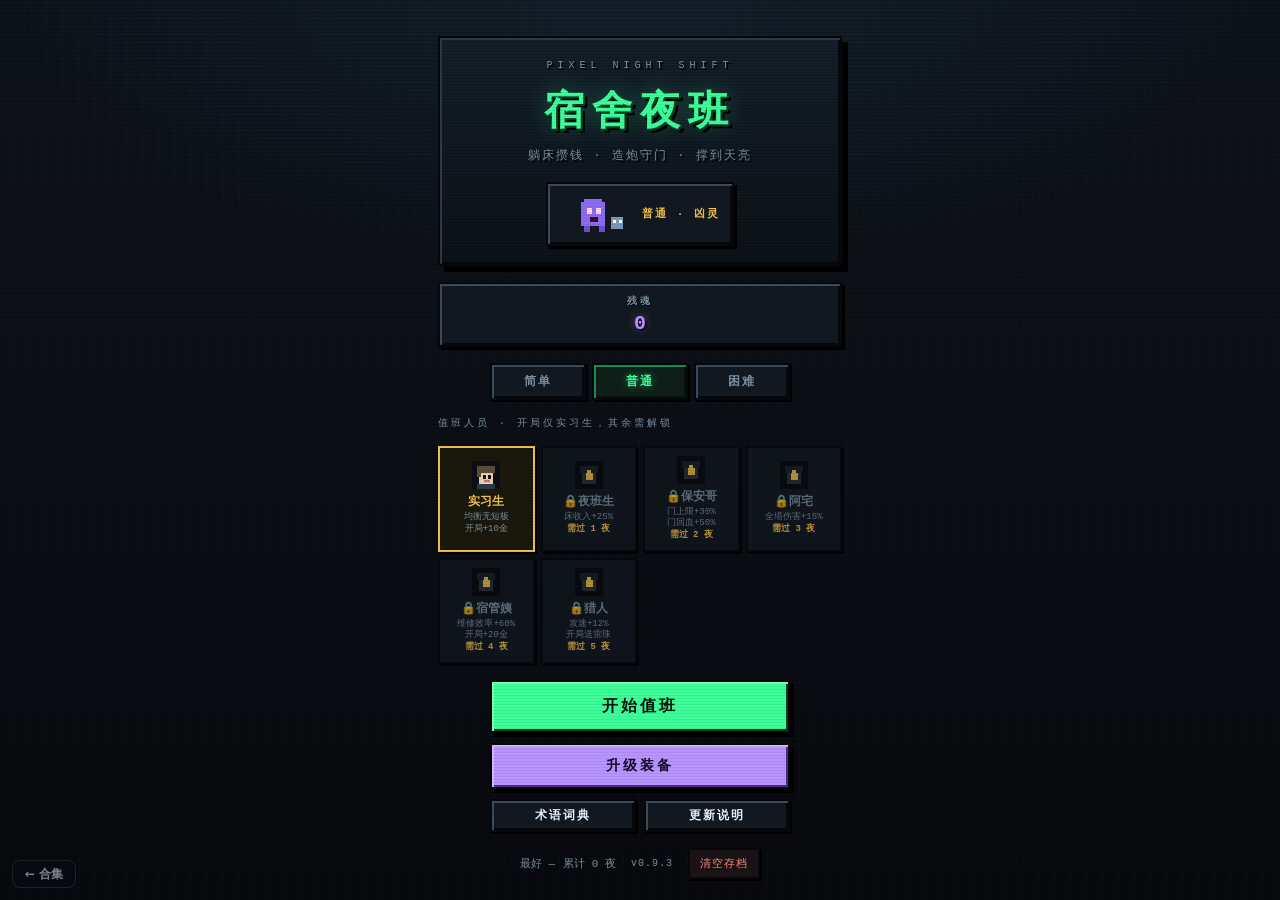
==== commit 6daa8939: "chore: sync updated dorm night tower defense" ====
--- a/games/dorm-night/index.html
+++ b/games/dorm-night/index.html
@@ -185,6 +185,31 @@
     box-shadow: 2px 2px 0 #000;
   }
   .home-foot button:hover { border-color: var(--danger); color: var(--danger); }
+  .cta-row-sub { display: grid; grid-template-columns: 1fr 1fr; gap: 8px; }
+  .ver-tag {
+    color: var(--muted); border: 1px solid var(--line-deep); padding: 2px 6px;
+    font-size: 10px; letter-spacing: 1px;
+  }
+  .dict-tabs { display: flex; flex-wrap: wrap; gap: 6px; margin-bottom: 12px; }
+  .dict-tab {
+    appearance: none; border: 2px solid var(--line-deep); background: var(--panel2);
+    color: var(--muted); font-family: var(--font); font-size: 12px; font-weight: 700;
+    padding: 6px 10px; cursor: pointer; box-shadow: 2px 2px 0 #000;
+  }
+  .dict-tab.active { border-color: var(--neon); color: var(--neon); background: #0f1f18; }
+  .dict-list { display: grid; gap: 8px; }
+  .dict-item {
+    border: 2px solid var(--line-deep); background: var(--panel2); padding: 10px 12px;
+  }
+  .dict-item h3 { font-size: 13px; color: var(--neon); margin-bottom: 4px; }
+  .dict-item .cat { font-size: 10px; color: var(--gold); letter-spacing: 1px; margin-bottom: 4px; }
+  .dict-item p { font-size: 12px; color: var(--muted); line-height: 1.6; }
+  .changelog { display: grid; gap: 12px; }
+  .cl-block { border: 2px solid var(--line-deep); background: var(--panel2); padding: 12px; }
+  .cl-block h3 { font-size: 13px; color: var(--gold); margin-bottom: 6px; letter-spacing: 1px; }
+  .cl-block ul { margin: 0; padding-left: 18px; }
+  .cl-block li { font-size: 12px; color: var(--muted); line-height: 1.7; margin-bottom: 2px; }
+  .cl-block li b { color: var(--ink); }
 
   .diff-row { display: flex; gap: 6px; width: 100%; max-width: 300px; }
   .diff-btn {
@@ -540,15 +565,53 @@
       <div class="cta-row">
         <button class="btn big" id="btn-play">开始值班</button>
         <button class="btn soul" id="btn-upgrades">升级装备</button>
+        <div class="cta-row-sub">
+          <button class="btn ghost sm" id="btn-dict" type="button">术语词典</button>
+          <button class="btn ghost sm" id="btn-changelog" type="button">更新说明</button>
+        </div>
       </div>
 
       <div class="home-foot">
         <span id="meta-best">最好 —</span>
         <span id="meta-nights">累计 0 夜</span>
+        <span id="home-version" class="ver-tag">v0.0.0</span>
         <button id="btn-reset-save" type="button">清空存档</button>
       </div>
     </div>
   </section>
+
+  <!-- DICTIONARY -->
+  <div class="modal" id="modal-dict">
+    <div class="modal-card" style="width:min(640px,100%);max-height:min(88vh,680px)">
+      <div class="modal-head">
+        <div>
+          <h2>术语词典</h2>
+          <div class="hint">值班室黑话 · 点分类筛选</div>
+        </div>
+        <button class="modal-close" id="btn-close-dict" type="button">关闭</button>
+      </div>
+      <div class="modal-body">
+        <div class="dict-tabs" id="dict-tabs"></div>
+        <div class="dict-list" id="dict-list"></div>
+      </div>
+    </div>
+  </div>
+
+  <!-- CHANGELOG -->
+  <div class="modal" id="modal-changelog">
+    <div class="modal-card" style="width:min(560px,100%);max-height:min(88vh,640px)">
+      <div class="modal-head">
+        <div>
+          <h2>更新说明</h2>
+          <div class="hint" id="changelog-ver">版本</div>
+        </div>
+        <button class="modal-close" id="btn-close-changelog" type="button">关闭</button>
+      </div>
+      <div class="modal-body">
+        <div class="changelog" id="changelog-body"></div>
+      </div>
+    </div>
+  </div>
 
   <div class="modal" id="modal-upgrades">
     <div class="modal-card">
@@ -888,6 +951,113 @@
     };
   }
 
+  // ---------- Version / Dictionary / Changelog ----------
+  const GAME_VERSION = 'v0.9.3';
+  const VERSION_NOTES = [
+    {
+      ver: 'v0.9.3',
+      date: '最近',
+      items: [
+        '首页增加版本号、更新说明、术语词典',
+        '维修傀儡改为全局修门（无需靠近门）',
+        '维修/门恢复特效：治疗光束、门回血光晕',
+        '灯光改为手电筒式锥形光柱',
+        '修复首页无法点击的语法错误',
+      ],
+    },
+    {
+      ver: 'v0.9.2',
+      date: '像素与共防',
+      items: [
+        '背包格子摆放：建筑占地不同',
+        '开局选房 + 3 名 AI 队友共同防守',
+        '小怪 / 精英 / Boss 波次',
+        '人物解锁：开局仅实习生',
+        '难度预览像素怪物、高难度怪更多',
+      ],
+    },
+    {
+      ver: 'v0.9.0',
+      date: '像素夜班',
+      items: [
+        '像素风重制、局外残魂成长',
+        '床/门升级外观换皮、Boss 夜',
+        '暂停与倍速、教程弹窗暂停',
+      ],
+    },
+  ];
+
+  const DICT = [
+    { cat: '基础', name: '值班 / 过夜', desc: '从 22:00 值到 06:00 算过一夜。门破则本局失败。' },
+    { cat: '基础', name: '残魂', desc: '局外货币。按过夜数结算，用来升级装备或解锁人物。今日首胜有额外加成。' },
+    { cat: '基础', name: '背包格', desc: '房间地面是格子背包。建筑占不同格数，放不下就无法建造。' },
+    { cat: '基础', name: '门', desc: '你的防线。猛鬼与小怪只挠门；门血归零即失败。门在墙边不可移动，可升级换皮。' },
+    { cat: '基础', name: '床', desc: '固定占 2×3 格，被动产出金币。升级提高产钱，仍占同样格子。' },
+    { cat: '建筑', name: '符箭 1×1', desc: '单体稳定输出，省格子，适合铺数量。' },
+    { cat: '建筑', name: '寒霜 1×2', desc: '竖条占位，攻击并减速猛鬼，控场用。' },
+    { cat: '建筑', name: '镇魂 2×2', desc: '大占地高伤慢速，打精英/Boss 更划算。' },
+    { cat: '建筑', name: '雷珠 1×1', desc: '链电，可弹射附近目标，清小怪群。' },
+    { cat: '建筑', name: '毒香 1×1', desc: '附加持续中毒伤害，适合拖长战。' },
+    { cat: '建筑', name: '火盆 2×1', desc: '范围溅射，横条占位，专治小怪潮。' },
+    { cat: '建筑', name: '观煞 1×2', desc: '超远射程、高伤慢速，狙击关键目标。' },
+    { cat: '建筑', name: '维修傀儡 1×1', desc: '只要放下就全局修门，无需靠近门；可叠加。治疗光束会连到门上。' },
+    { cat: '建筑', name: '聚宝盆 2×1', desc: '提高床位产钱百分比，可叠加，理财向。' },
+    { cat: '怪物', name: '小怪', desc: '数量多、速度快、血少。用范围塔（火盆/雷珠）清理。' },
+    { cat: '怪物', name: '精英', desc: '更肉，带有护盾条（先扣盾再扣血）。建议集火或高伤塔。' },
+    { cat: '怪物', name: 'BOSS', desc: '每 3 夜出现，体型大、伤害高。击杀奖金更高。' },
+    { cat: '怪物', name: '吞噬变强', desc: 'AI 队友的门被破时，场上的猛鬼会回血并增强。' },
+    { cat: '怪物', name: '入夜狂暴', desc: '夜晚越深，怪物伤害越高（进度条变红时更危险）。' },
+    { cat: '人物', name: '实习生', desc: '开局默认。均衡无短板，开局 +10 金。' },
+    { cat: '人物', name: '夜班生', desc: '床收入 +25%。解锁：过 1 夜 + 40 残魂。' },
+    { cat: '人物', name: '保安哥', desc: '门上限 +30%，回血 +50%。解锁：过 2 夜 + 80 残魂。' },
+    { cat: '人物', name: '阿宅', desc: '全塔伤害 +15%。解锁：过 3 夜 + 120 残魂。' },
+    { cat: '人物', name: '宿管姨', desc: '维修效率 +60%，开局 +20 金。解锁：过 4 夜 + 150 残魂。' },
+    { cat: '人物', name: '猎人', desc: '攻速 +12%，开局送雷珠。解锁：过 5 夜 + 200 残魂。' },
+    { cat: '系统', name: '难度 · 胆小鬼', desc: '简单：怪更少更弱，残魂略少。适合熟悉背包与建筑。' },
+    { cat: '系统', name: '难度 · 凶灵', desc: '普通：标准波次与数值。' },
+    { cat: '系统', name: '难度 · 恶煞群', desc: '困难：小怪×约1.45、精英×约1.8，更肉更快，残魂更多。' },
+    { cat: '系统', name: '选房', desc: '开局 30 秒选房；AI 在 10~25 秒陆续抢房。房间大小/障碍/门床加成不同。' },
+    { cat: '系统', name: 'AI 队友', desc: '301/303/305 三位邻居。他们会自动输出并承担部分伤害；全灭或失守会影响局势。' },
+    { cat: '系统', name: '局外装备', desc: '用残魂升级：开局金、门上限、床收入、伤害、攻速、开局送塔等。' },
+    { cat: '系统', name: '成就', desc: '过夜、击杀 Boss、困难通关、累计残魂等条件达成后点亮。' },
+  ];
+
+  let dictCat = '基础';
+  function renderDict() {
+    const cats = [];
+    for (const d of DICT) if (!cats.includes(d.cat)) cats.push(d.cat);
+    const tabs = document.getElementById('dict-tabs');
+    const list = document.getElementById('dict-list');
+    if (!tabs || !list) return;
+    tabs.innerHTML = cats.map(c =>
+      `<button type="button" class="dict-tab ${c === dictCat ? 'active' : ''}" data-cat="${c}">${c}</button>`
+    ).join('');
+    list.innerHTML = DICT.filter(d => d.cat === dictCat).map(d =>
+      `<div class="dict-item"><div class="cat">${d.cat}</div><h3>${d.name}</h3><p>${d.desc}</p></div>`
+    ).join('');
+    tabs.querySelectorAll('[data-cat]').forEach(btn => {
+      btn.onclick = () => { dictCat = btn.dataset.cat; renderDict(); };
+    });
+  }
+
+  function renderChangelog() {
+    const verEl = document.getElementById('changelog-ver');
+    const body = document.getElementById('changelog-body');
+    if (verEl) verEl.textContent = `当前 ${GAME_VERSION}`;
+    if (!body) return;
+    body.innerHTML = VERSION_NOTES.map(v => `
+      <div class="cl-block">
+        <h3>${v.ver} · ${v.date}</h3>
+        <ul>${v.items.map(i => `<li>${i}</li>`).join('')}</ul>
+      </div>
+    `).join('');
+  }
+
+  function openDict() { renderDict(); const m = document.getElementById('modal-dict'); if (m) m.classList.add('show'); }
+  function closeDict() { const m = document.getElementById('modal-dict'); if (m) m.classList.remove('show'); }
+  function openChangelog() { renderChangelog(); const m = document.getElementById('modal-changelog'); if (m) m.classList.add('show'); }
+  function closeChangelog() { const m = document.getElementById('modal-changelog'); if (m) m.classList.remove('show'); }
+
   function todayKey() {
     const d = new Date();
     return `${d.getFullYear()}-${d.getMonth()+1}-${d.getDate()}`;
@@ -951,6 +1121,8 @@
     ui.metaSouls.textContent = save.souls;
     ui.metaBest.textContent = save.bestNight > 0 ? `最好 ${save.bestNight} 夜` : '最好 —';
     ui.metaNights.textContent = `累计 ${save.totalNights} 夜`;
+    const verEl = document.getElementById('home-version');
+    if (verEl) verEl.textContent = GAME_VERSION;
     if (ui.modalSouls) ui.modalSouls.textContent = save.souls;
     const dd = diffDefs[save.difficulty] || diffDefs.normal;
     if (ui.homeBadge) ui.homeBadge.title = `难度：${dd.label}`;
@@ -1086,6 +1258,14 @@
     beginRoomSelect();
   };
   $('btn-upgrades').onclick = openUpgrades;
+  $('btn-dict').onclick = openDict;
+  $('btn-close-dict').onclick = closeDict;
+  $('btn-changelog').onclick = openChangelog;
+  $('btn-close-changelog').onclick = closeChangelog;
+  const md = document.getElementById('modal-dict');
+  const mc = document.getElementById('modal-changelog');
+  if (md) md.addEventListener('click', e => { if (e.target === md) closeDict(); });
+  if (mc) mc.addEventListener('click', e => { if (e.target === mc) closeChangelog(); });
   $('btn-close-upgrades').onclick = closeUpgrades;
   ui.modalUpgrades.addEventListener('click', e => { if (e.target === ui.modalUpgrades) closeUpgrades(); });
   $('btn-home').onclick = () => {
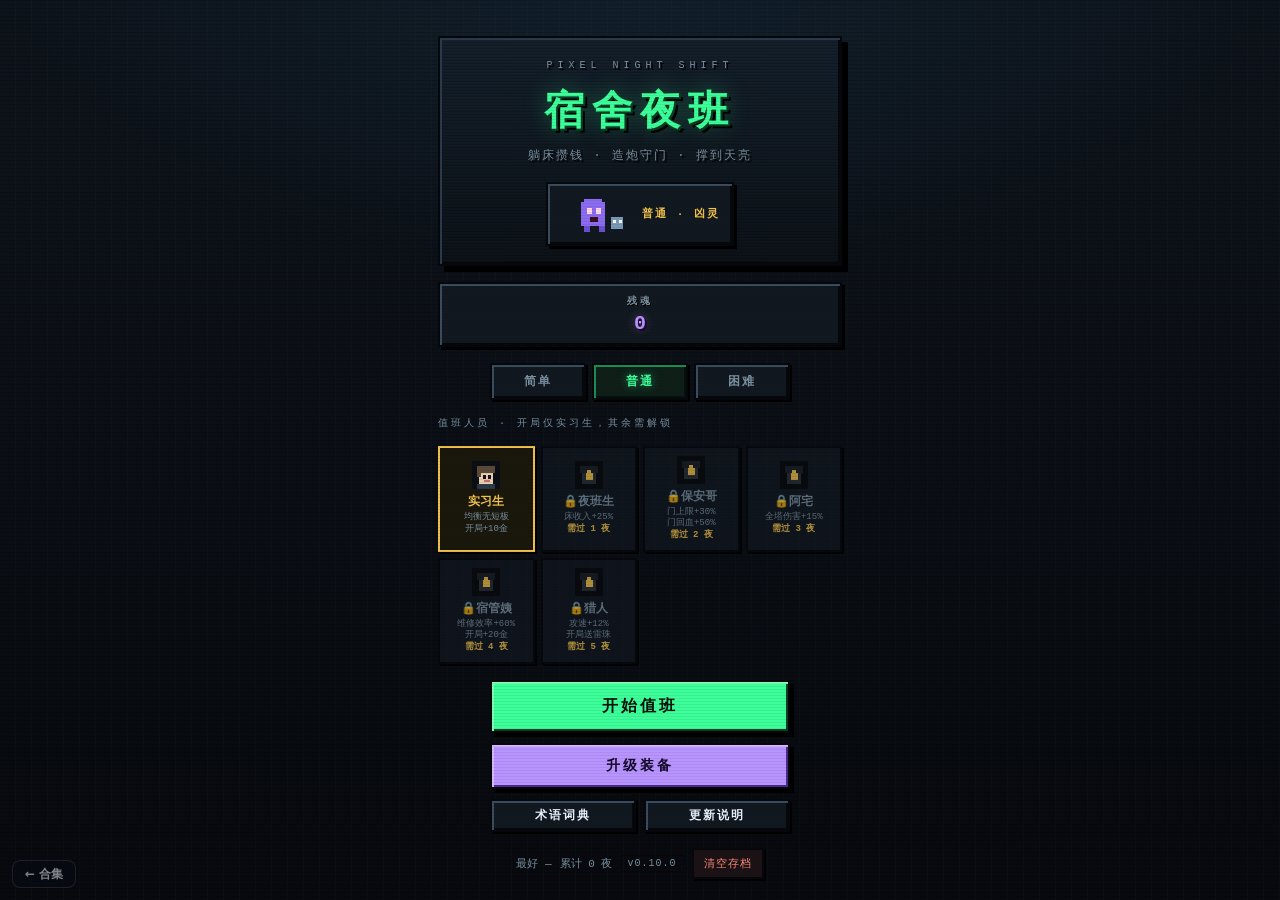
==== commit f7b164d1: "feat: chibi covers for all games; sync updated dorm night" ====
--- a/games/dorm-night/index.html
+++ b/games/dorm-night/index.html
@@ -211,6 +211,38 @@
   .cl-block li { font-size: 12px; color: var(--muted); line-height: 1.7; margin-bottom: 2px; }
   .cl-block li b { color: var(--ink); }
 
+  /* hex augment cards */
+  .aug-grid { display: grid; grid-template-columns: repeat(3, 1fr); gap: 10px; }
+  @media (max-width: 560px) { .aug-grid { grid-template-columns: 1fr; } }
+  .aug-card {
+    border: 2px solid var(--line-deep); background: var(--panel2);
+    padding: 14px 12px; cursor: pointer; text-align: left;
+    color: var(--ink); font-family: var(--font);
+    box-shadow: 3px 3px 0 #000; min-height: 150px;
+    display: flex; flex-direction: column; gap: 8px;
+  }
+  .aug-card:hover { border-color: var(--neon); transform: translate(-1px,-1px); }
+  .aug-card.rare { border-color: var(--soul); background: #16122a; }
+  .aug-card.epic { border-color: var(--gold); background: #1c1608; }
+  .aug-card.legendary {
+    border-color: #ff6b9d; background: linear-gradient(180deg, #2a1030, #120818);
+    box-shadow: 3px 3px 0 #000, 0 0 16px rgba(255,107,157,.25);
+  }
+  .aug-card.legendary .tag { color: #ff6b9d; }
+  .aug-card.legendary h3 { color: #ff8fb3; }
+  .aug-card .tag { font-size: 10px; letter-spacing: 2px; color: var(--muted); }
+  .aug-card.rare .tag { color: var(--soul); }
+  .aug-card.epic .tag { color: var(--gold); }
+  .aug-card h3 { font-size: 15px; color: var(--neon); letter-spacing: 1px; }
+  .aug-card.rare h3 { color: var(--soul); }
+  .aug-card.epic h3 { color: var(--gold); }
+  .aug-card p { font-size: 12px; color: var(--muted); line-height: 1.55; flex: 1; }
+  .aug-owned {
+    margin-top: 10px; font-size: 11px; color: var(--muted);
+    border-top: 1px solid var(--line-deep); padding-top: 8px;
+  }
+  .aug-owned b { color: var(--gold); }
+
   .diff-row { display: flex; gap: 6px; width: 100%; max-width: 300px; }
   .diff-btn {
     flex: 1; appearance: none; border: 2px solid var(--line-deep); background: var(--panel);
@@ -579,6 +611,22 @@
       </div>
     </div>
   </section>
+
+  <!-- HEX AUGMENT PICK -->
+  <div class="modal" id="modal-aug">
+    <div class="modal-card" style="width:min(720px,100%);max-height:min(90vh,700px)">
+      <div class="modal-head">
+        <div>
+          <h2>海克斯值班协议</h2>
+          <div class="hint">从 3 张效果卡中选择 1 张 · 本局永久生效 · 时间已暂停</div>
+        </div>
+      </div>
+      <div class="modal-body">
+        <div class="aug-grid" id="aug-grid"></div>
+        <div class="aug-owned" id="aug-owned"></div>
+      </div>
+    </div>
+  </div>
 
   <!-- DICTIONARY -->
   <div class="modal" id="modal-dict">
@@ -952,8 +1000,18 @@
   }
 
   // ---------- Version / Dictionary / Changelog ----------
-  const GAME_VERSION = 'v0.9.3';
+  const GAME_VERSION = 'v0.10.0';
   const VERSION_NOTES = [
+    {
+      ver: 'v0.10.0',
+      date: '海克斯协议',
+      items: [
+        '新增随机效果卡：开局与每过一夜后三选一',
+        '品质：普通/稀有/史诗/**传说（质变）**',
+        '传说卡改写规则：穿甲、反伤、床炮、亡语、丧钟、锁血、杀怪回门、复制核心、黄金律、寒霜纪元',
+        '选卡时暂停；已选卡可在日志/词典查看',
+      ],
+    },
     {
       ver: 'v0.9.3',
       date: '最近',
@@ -1020,7 +1078,195 @@
     { cat: '系统', name: 'AI 队友', desc: '301/303/305 三位邻居。他们会自动输出并承担部分伤害；全灭或失守会影响局势。' },
     { cat: '系统', name: '局外装备', desc: '用残魂升级：开局金、门上限、床收入、伤害、攻速、开局送塔等。' },
     { cat: '系统', name: '成就', desc: '过夜、击杀 Boss、困难通关、累计残魂等条件达成后点亮。' },
+    { cat: '海克斯', name: '效果卡', desc: '类似海克斯大乱斗：开局与每过一夜后，从 3 张随机卡中选 1 张，本局永久生效。选卡时游戏暂停。' },
+    { cat: '海克斯', name: '品质', desc: '普通（白）/ 稀有（紫）/ 史诗（金）/ 传说（虹）。传说会改写规则，不只是加数值。' },
+    { cat: '海克斯', name: '厄运契约', desc: '高风险卡示例：收入大涨但门上限降低。适合维修/火力流。' },
+    { cat: '海克斯', name: '传说 · 质变卡', desc: '穿甲弹幕、门之反噬、床铺武装、亡语爆破、午夜丧钟、绝境屏障、灵魂榨取、复制核心、黄金律、寒霜纪元等，会改变战斗逻辑。' },
   ];
+
+  // ---------- Hextech-style augments ----------
+  const AUG_POOL = [
+    { id: 'edge', name: '锋利符文', rarity: 'common', desc: '全塔伤害 +20%',
+      apply: (m) => { m.dmgMul *= 1.2; } },
+    { id: 'haste', name: '快速装填', rarity: 'common', desc: '全塔攻速 +15%（冷却更低）',
+      apply: (m) => { m.cdMul *= 0.85; } },
+    { id: 'sheet', name: '黄金床单', rarity: 'common', desc: '床位收入 +25%',
+      apply: (m) => { m.bedMul *= 1.25; } },
+    { id: 'plate', name: '加固铁皮', rarity: 'common', desc: '门上限 +25%',
+      apply: (m) => { m.doorMul *= 1.25; } },
+    { id: 'kit', name: '急救包', rarity: 'common', desc: '立即回满门血，本局维修效率 +40%',
+      instant: () => { state.doorHp = doorMax(state.doorLv); },
+      apply: (m) => { m.repairMul *= 1.4; } },
+    { id: 'cash', name: '天降横财', rarity: 'common', desc: '立即获得 100 金币', once: true,
+      instant: () => { state.gold += 100; } },
+    { id: 'gift', name: '符箭补给', rarity: 'common', desc: '立刻在空位放入 2 座符箭塔', once: true,
+      instant: () => {
+        let n = 0;
+        for (let y = 0; y < GRID.rows && n < 2; y++)
+          for (let x = GRID.cols - 1; x >= 0 && n < 2; x--)
+            if (!cells[y][x]) {
+              occupy({ type: 'arrow', lv: 1, gx: x, gy: y, w: 1, h: 1, cd: 0, recoil: 0, charge: 0, aim: 0, flash: 0.4 });
+              n++;
+            }
+      } },
+    { id: 'radar', name: '雷达锁定', rarity: 'rare', desc: '全塔射程 +18%',
+      apply: (m) => { m.rangeMul *= 1.18; } },
+    { id: 'frostbite', name: '寒霜附魔', rarity: 'rare', desc: '所有攻击额外轻微减速',
+      apply: (m) => { m.slowBonus = Math.max(m.slowBonus, 0.2); } },
+    { id: 'venom', name: '毒雾弥漫', rarity: 'rare', desc: '所有攻击附加中毒',
+      apply: (m) => { m.poisonBonus = Math.max(m.poisonBonus, 2); } },
+    { id: 'chain', name: '连锁过载', rarity: 'rare', desc: '雷珠弹射 +1',
+      apply: (m) => { m.chainBonus += 1; } },
+    { id: 'echo', name: '镇魂共鸣', rarity: 'rare', desc: '镇魂炮/火盆伤害 +40%',
+      apply: (m) => { m.heavyMul *= 1.4; } },
+    { id: 'regen', name: '不屈门闩', rarity: 'rare', desc: '门被动回复 +100%',
+      apply: (m) => { m.regenMul *= 2; } },
+    { id: 'greed', name: '贪婪回收', rarity: 'rare', desc: '出售建筑返还 85%（原 60%）',
+      apply: (m) => { m.sellMul = 0.85; } },
+    { id: 'lucky', name: '值班津贴', rarity: 'rare', desc: '过夜奖金 +40%',
+      apply: (m) => { m.nightGoldMul *= 1.4; } },
+    { id: 'pact', name: '厄运契约', rarity: 'epic', desc: '收入 +60%，但门上限 -20%',
+      apply: (m) => { m.bedMul *= 1.6; m.doorMul *= 0.8; } },
+    { id: 'frenzy', name: '狂热时刻', rarity: 'epic', desc: '攻速 +35%，门上限 -15%',
+      apply: (m) => { m.cdMul *= 0.65; m.doorMul *= 0.85; } },
+    { id: 'storm', name: '雷霆之夜', rarity: 'epic', desc: '全塔伤害 +35%，怪物速度 +12%',
+      apply: (m) => { m.dmgMul *= 1.35; m.enemySpeedMul *= 1.12; } },
+
+    // ===== 传说 · 规则质变 =====
+    { id: 'pierce', name: '穿甲弹幕', rarity: 'legendary',
+      desc: '【质变】所有弹道穿透：命中的目标会波及射程内其他敌人',
+      apply: (m) => { m.pierce = true; } },
+    { id: 'thorns', name: '门之反噬', rarity: 'legendary',
+      desc: '【质变】怪物攻击门时，自身受到反伤（按其伤害）',
+      apply: (m) => { m.thorns = 1.0; } },
+    { id: 'bedgun', name: '床铺武装', rarity: 'legendary',
+      desc: '【质变】床位不再只是产钱：每 2.5 秒对门口区域轰击一次',
+      apply: (m) => { m.bedGun = true; } },
+    { id: 'onkill', name: '亡语爆破', rarity: 'legendary',
+      desc: '【质变】怪物死亡时爆炸，对周围敌人造成伤害',
+      apply: (m) => { m.onKillBoom = 18; } },
+    { id: 'bell', name: '午夜丧钟', rarity: 'legendary',
+      desc: '【质变】每 4 秒全图雷击，对所有敌人造成伤害',
+      apply: (m) => { m.bell = 14; } },
+    { id: 'laststand', name: '绝境屏障', rarity: 'legendary',
+      desc: '【质变】每夜一次：门将被击破时锁血 1 点，并获得 3 秒无敌',
+      apply: (m) => { m.lastStand = true; } },
+    { id: 'lifesteal', name: '灵魂榨取', rarity: 'legendary',
+      desc: '【质变】击杀怪物回复门血',
+      apply: (m) => { m.lifeDoor = 4; } },
+    { id: 'copy', name: '复制核心', rarity: 'legendary',
+      desc: '【质变】立刻复制你最贵的一座建筑（同等级，放最近空位）',
+      instant: () => {
+        const list = allPlaced().filter(it => towerDefs[it.type]);
+        if (!list.length) return;
+        list.sort((a, b) => (towerDefs[b.type].cost * b.lv) - (towerDefs[a.type].cost * a.lv));
+        const src = list[0];
+        const def = towerDefs[src.type];
+        outer:
+        for (let y = 0; y < GRID.rows; y++) {
+          for (let x = 0; x < GRID.cols; x++) {
+            if (canPlace(x, y, def.w, def.h)) {
+              occupy({
+                type: src.type, lv: src.lv,
+                gx: x, gy: y, w: def.w, h: def.h,
+                cd: 0, recoil: 0, charge: 0, aim: 0, flash: 0.6,
+              });
+              break outer;
+            }
+          }
+        }
+      } },
+    { id: 'goldrule', name: '黄金律', rarity: 'legendary',
+      desc: '【质变】门损血越多，产钱越快（最多 +100%）；满血时无加成',
+      apply: (m) => { m.goldOnMissingHp = true; } },
+    { id: 'frostage', name: '寒霜纪元', rarity: 'legendary',
+      desc: '【质变】全场怪物永久大幅减速',
+      apply: (m) => { m.enemySpeedMul *= 0.55; m.slowBonus = Math.max(m.slowBonus, 0.25); } },
+  ];
+  const RARITY_LABEL = { common: '普通', rare: '稀有', epic: '史诗', legendary: '传说' };
+
+  function augMods() {
+    const m = {
+      dmgMul: 1, cdMul: 1, bedMul: 1, doorMul: 1, repairMul: 1,
+      rangeMul: 1, slowBonus: 0, poisonBonus: 0, chainBonus: 0,
+      heavyMul: 1, regenMul: 1, sellMul: 0.6, nightGoldMul: 1,
+      enemySpeedMul: 1,
+      pierce: false, thorns: 0, bedGun: false, onKillBoom: 0,
+      bell: 0, lastStand: false, lifeDoor: 0, goldOnMissingHp: false,
+    };
+    for (const id of (state.augments || [])) {
+      const def = AUG_POOL.find(a => a.id === id);
+      if (def && def.apply) def.apply(m);
+    }
+    return m;
+  }
+
+  function pickAugmentChoices() {
+    const owned = new Set(state.augments || []);
+    const pool = AUG_POOL.filter(a => a.once || !owned.has(a.id));
+    const weighted = [];
+    for (const a of pool) {
+      const w = a.rarity === 'legendary' ? 1 : a.rarity === 'epic' ? 2 : a.rarity === 'rare' ? 2 : 4;
+      for (let i = 0; i < w; i++) weighted.push(a);
+    }
+    const picks = [];
+    const used = new Set();
+    let guard = 0;
+    while (picks.length < 3 && weighted.length && guard++ < 80) {
+      const i = (Math.random() * weighted.length) | 0;
+      const a = weighted[i];
+      if (!used.has(a.id)) { used.add(a.id); picks.push(a); }
+      weighted.splice(i, 1);
+    }
+    return picks;
+  }
+
+  function showAugmentPick() {
+    state.augPickOpen = true;
+    state.paused = true;
+    const grid = document.getElementById('aug-grid');
+    const ownedEl = document.getElementById('aug-owned');
+    const modal = document.getElementById('modal-aug');
+    if (!grid || !modal) { state.augPickOpen = false; return; }
+    const choices = pickAugmentChoices();
+    if (!choices.length) { state.augPickOpen = false; state.paused = false; return; }
+    grid.innerHTML = choices.map((a, i) => `
+      <button type="button" class="aug-card ${a.rarity}" data-aug="${a.id}">
+        <div class="tag">${RARITY_LABEL[a.rarity] || '普通'} · ${i + 1}</div>
+        <h3>${a.name}</h3>
+        <p>${a.desc}</p>
+      </button>
+    `).join('');
+    if (ownedEl) {
+      const owned = state.augments || [];
+      ownedEl.innerHTML = owned.length
+        ? `本局已选：<b>${owned.map(id => (AUG_POOL.find(a => a.id === id) || { name: id }).name).join('、')}</b>`
+        : '本局尚未选择效果卡';
+    }
+    grid.querySelectorAll('[data-aug]').forEach(btn => {
+      btn.onclick = () => applyAugment(btn.dataset.aug);
+    });
+    modal.classList.add('show');
+  }
+
+  function applyAugment(id) {
+    const def = AUG_POOL.find(a => a.id === id);
+    if (!def) return;
+    if (!state.augments) state.augments = [];
+    if (def.instant) { try { def.instant(); } catch (_) {} }
+    if (!def.once) {
+      if (!state.augments.includes(id)) state.augments.push(id);
+    }
+    const modal = document.getElementById('modal-aug');
+    if (modal) modal.classList.remove('show');
+    state.augPickOpen = false;
+    log(`海克斯：${def.name} — ${def.desc}`, 'soulc');
+    beep(720, 0.1, 'square', 0.04);
+    if (state.phase === 'playing' && !(ui.overlay && ui.overlay.classList.contains('show'))) {
+      state.paused = false;
+      if (ui.btnPause) ui.btnPause.textContent = '暂停';
+    }
+  }
 
   let dictCat = '基础';
   function renderDict() {
@@ -1397,29 +1643,40 @@
   };
   const sizeLabel = t => `${towerDefs[t].w}×${towerDefs[t].h}`;
 
-  const bedIncomeBase = lv => (6 + (lv - 1) * 5 + metaBonus().bedBonus) * metaBonus().bedMul * ((state.roomMul && state.roomMul.bed) || 1);
+  const bedIncomeBase = lv => {
+    let v = (6 + (lv - 1) * 5 + metaBonus().bedBonus) * metaBonus().bedMul * ((state.roomMul && state.roomMul.bed) || 1) * augMods().bedMul;
+    if (augMods().goldOnMissingHp) {
+      const max = doorMax(state.doorLv) || 1;
+      const missing = Math.max(0, max - state.doorHp) / max;
+      v *= 1 + missing; // up to +100%
+    }
+    return v;
+  };
   const bedCost = lv => Math.floor(80 * Math.pow(1.55, lv - 1));
-  const doorMax = lv => Math.floor((80 + (lv - 1) * 55 + metaBonus().doorBonus) * metaBonus().doorMul * ((state.roomMul && state.roomMul.door) || 1));
+  const doorMax = lv => Math.floor((80 + (lv - 1) * 55 + metaBonus().doorBonus) * metaBonus().doorMul * ((state.roomMul && state.roomMul.door) || 1) * augMods().doorMul);
   const doorCost = lv => Math.floor(60 * Math.pow(1.5, lv - 1));
-  const doorRegen = lv => (0.35 + (lv - 1) * 0.3) * metaBonus().regenMul;
+  const doorRegen = lv => (0.35 + (lv - 1) * 0.3) * metaBonus().regenMul * augMods().regenMul;
   const towerUpCost = (type, lv) => Math.floor(towerDefs[type].cost * (0.9 + lv * 0.85));
   const towerSellValue = (type, lv) => {
     let spent = towerDefs[type].cost;
     for (let i = 1; i < lv; i++) spent += towerUpCost(type, i);
-    return Math.floor(spent * 0.6);
+    return Math.floor(spent * augMods().sellMul);
   };
   function towerStats(type, lv) {
     const d = towerDefs[type];
     const mb = metaBonus();
-    if (type === 'repair') return { heal: (2.5 + (lv - 1) * 2.2) * mb.repairMul };
+    const am = augMods();
+    if (type === 'repair') return { heal: (2.5 + (lv - 1) * 2.2) * mb.repairMul * am.repairMul };
     if (type === 'idol') return { boost: 0.25 * lv };
+    let dmg = d.dmg * (1 + (lv - 1) * 0.55) * mb.dmgMul * am.dmgMul;
+    if (type === 'cannon' || type === 'brazier') dmg *= am.heavyMul;
     return {
-      dmg: Math.round(d.dmg * (1 + (lv - 1) * 0.55) * mb.dmgMul),
-      cd: d.cd * (1 - (lv - 1) * 0.08) * mb.cdMul,
-      range: d.range + (lv - 1) * 8,
-      slow: d.slow || 0,
-      chain: d.chain ? d.chain + (lv >= 3 ? 1 : 0) : 0,
-      poison: d.poison ? d.poison + (lv - 1) : 0,
+      dmg: Math.round(dmg),
+      cd: d.cd * (1 - (lv - 1) * 0.08) * mb.cdMul * am.cdMul,
+      range: (d.range + (lv - 1) * 8) * am.rangeMul,
+      slow: Math.min(0.75, (d.slow || 0) + am.slowBonus),
+      chain: (d.chain ? d.chain + (lv >= 3 ? 1 : 0) : 0) + ((d.chain && am.chainBonus) ? am.chainBonus : 0),
+      poison: (d.poison ? d.poison + (lv - 1) : 0) + am.poisonBonus,
       splash: d.splash ? d.splash + (lv - 1) * 4 : 0,
     };
   }
@@ -1929,6 +2186,12 @@
     state.shakes = 0; state.bedFlash = 0; state.doorFlash = 0; state.flash = 0;
     state.logs = [];
     state.run = { nightsCleared: 0, kills: 0, bossKills: 0, banked: false };
+    state.augments = [];
+    state.augPickOpen = false;
+    state.lastStandUsed = false;
+    state.doorInvuln = 0;
+    state.bedGunT = 0;
+    state.bellT = 0;
     resetCells();
 
     // free towers from meta / character
@@ -1957,6 +2220,7 @@
     log(`第1夜 · ${chn} · 房间「${room.name}」${room.cols}×${room.rows}`, 'bad');
     log(`AI 队友：${teammates.map(t => t.name + '/' + t.roomName).join('、')}`, 'soulc');
     if (!save.tutSeen) showTutorial();
+    else showAugmentPick();
     startBgm();
   }
 
@@ -1983,6 +2247,7 @@
         state.paused = false;
         if (ui.btnPause) ui.btnPause.textContent = '暂停';
       }
+      if (!(state.augments && state.augments.length) && !state.augPickOpen) showAugmentPick();
     };
   }
 
@@ -1998,7 +2263,7 @@
       hp, maxHp: hp,
       baseDmg: (7 + (wave - 1) * 1.8) * dd.dmgMul * firstMul * kd.dmgMul,
       dmg: 0,
-      speed: (48 + (wave - 1) * 2) * dd.speedMul * firstMul * kd.speedMul,
+      speed: (48 + (wave - 1) * 2) * dd.speedMul * firstMul * kd.speedMul * augMods().enemySpeedMul,
       attackCd: 0,
       slowT: 0, slowMul: 1,
       poisonT: 0, poisonDps: 0,
@@ -2082,6 +2347,24 @@
       state.gold += gold;
       burst(e.x, e.y, e.color, e.kind === 'boss' ? 18 : 8, { speed: e.kind === 'boss' ? 40 : 22 });
       addFloater(e.x, e.y - 12, `+${gold}`, '#f0c14b');
+      const am = augMods();
+      // 亡语爆破
+      if (am.onKillBoom > 0) {
+        burst(e.x, e.y, '#ff8a4a', 12, { speed: 40, life: 0.35 });
+        lightHalo(e.x, e.y, 20, '#ff8a4a', 0.7);
+        state.beams.push({ x1: e.x, y1: e.y, x2: e.x + 20, y2: e.y, color: '#ff8a4a', life: 0.15, max: 0.15, kind: 'ring' });
+        for (const o of livingEnemies()) {
+          if (o === e || o.dead) continue;
+          if (Math.hypot(o.x - e.x, o.y - e.y) <= 26) {
+            damageEnemy(o, am.onKillBoom, '#ff8a4a');
+          }
+        }
+      }
+      // 灵魂榨取
+      if (am.lifeDoor > 0) {
+        state.doorHp = Math.min(doorMax(state.doorLv), state.doorHp + am.lifeDoor);
+        addFloater(door.x - 2, door.y + 8 + Math.random() * 20, `+${am.lifeDoor}门`, '#7dffa0');
+      }
       if (e.kind === 'boss') {
         state.run.bossKills = (state.run.bossKills || 0) + 1;
         log('BOSS 击破！', 'good');
@@ -2134,7 +2417,7 @@
     if (reason === 'kill') state.run.kills += 1;
     if (state.run && state.run.bossKills > 0 && reason === 'kill') { /* counted in damageEnemy */ }
     const aliveAI = teammates.filter(t => !t.dead).length;
-    const bonus = 50 + state.wave * 20 + aliveAI * 15 + (reason === 'kill' ? (isBossNight() ? 150 : 80) : 0);
+    const bonus = Math.floor((50 + state.wave * 20 + aliveAI * 15 + (reason === 'kill' ? (isBossNight() ? 150 : 80) : 0)) * augMods().nightGoldMul);
     state.gold += bonus;
     for (const e of livingEnemies()) burst(e.x, e.y, e.color, 8, { speed: 24 });
     state.flash = 0.25;
@@ -2153,10 +2436,13 @@
     $('btn-next').onclick = () => {
       state.wave += 1; state.phase = 'playing'; state.paused = false;
       state.nightT = 0; state.bullets = []; state.particles = [];
+      state.lastStandUsed = false; // reset per night
       state.doorHp = Math.min(doorMax(state.doorLv), state.doorHp + doorMax(state.doorLv) * 0.4);
       startWave(); ui.overlay.classList.remove('show');
       log(`第${state.wave}夜开始${isBossNight()?' · BOSS夜':''}`, 'bad');
       startBgm();
+      // hextech pick between nights
+      setTimeout(() => showAugmentPick(), 200);
     };
     $('btn-home-win').onclick = () => {
       const souls = bankRun(state.run.nightsCleared, state.run.kills > 0);
@@ -2396,7 +2682,8 @@
     if (typeof state.feedFlash === 'number') state.feedFlash = Math.max(0, state.feedFlash - dt);
 
     // any modal/overlay freezes combat clock
-    const overlayOpen = ui.overlay && ui.overlay.classList.contains('show');
+    const augOpen = state.augPickOpen || (document.getElementById('modal-aug') && document.getElementById('modal-aug').classList.contains('show'));
+    const overlayOpen = (ui.overlay && ui.overlay.classList.contains('show')) || augOpen;
     if (state.phase !== 'playing' || state.paused || overlayOpen) {
       updateParticles(dt * 0.3);
       return;
@@ -2471,6 +2758,35 @@
     }
     state.doorHealPulse = Math.max(0, (state.doorHealPulse || 0) - dt * 2.2);
     state.doorHp = Math.min(doorMax(state.doorLv), state.doorHp + doorRegen(state.doorLv) * dt * 0.35);
+    if (state.doorInvuln > 0) state.doorInvuln -= dt;
+
+    // legendary global rules
+    const am = augMods();
+    state.bedGunT = (state.bedGunT || 0) + dt;
+    if (am.bedGun && state.bedGunT >= 2.5) {
+      state.bedGunT = 0;
+      const bp = bedPixel();
+      const tx = doorParkX - 20;
+      const ty = corridorY;
+      state.beams.push({ x1: bp.x + bp.w / 2, y1: bp.y + bp.h / 2, x2: tx, y2: ty, color: '#f0c14b', life: 0.2, max: 0.2, kind: 'beam' });
+      burst(tx, ty, '#f0c14b', 10, { speed: 30, life: 0.3 });
+      lightHalo(tx, ty, 18, '#f0c14b', 0.7);
+      const bedDmg = 10 + state.bedLv * 4;
+      for (const e of livingEnemies()) {
+        if (Math.hypot(e.x - tx, e.y - ty) <= 34) damageEnemy(e, bedDmg, '#f0c14b');
+      }
+    }
+    state.bellT = (state.bellT || 0) + dt;
+    if (am.bell > 0 && state.bellT >= 4) {
+      state.bellT = 0;
+      state.flash = Math.max(state.flash, 0.15);
+      for (const e of livingEnemies()) {
+        damageEnemy(e, am.bell, '#c4a0ff');
+        state.beams.push({ x1: e.x, y1: e.y - 20, x2: e.x, y2: e.y, color: '#c4a0ff', life: 0.12, max: 0.12, kind: 'beam' });
+        burst(e.x, e.y - 6, '#c4a0ff', 4, { speed: 16, life: 0.2 });
+      }
+      if (livingEnemies().length) log('午夜丧钟！', 'soulc');
+    }
 
     // AI teammates auto-defend
     for (const tm of teammates) {
@@ -2548,10 +2864,31 @@
               log(`${targetAI.name} 的门破了！猛鬼吞噬变强`, 'bad');
             }
           } else {
-            state.doorHp -= e.dmg;
-            state.doorFlash = 0.25;
-            state.shakes = e.kind === 'boss' ? 1.2 : e.kind === 'elite' ? 0.9 : 0.55;
-            addFloater(door.x - 6, door.y + 10 + Math.random()*30, `-${Math.round(e.dmg)}`, '#ff4d5e', e.kind === 'boss');
+            const am = augMods();
+            // 绝境屏障
+            if (am.lastStand && !state.lastStandUsed && state.doorHp - e.dmg <= 0) {
+              state.doorHp = 1;
+              state.lastStandUsed = true;
+              state.doorInvuln = 3;
+              state.flash = 0.4;
+              log('绝境屏障！门锁血 3 秒无敌', 'good');
+              addFloater(door.x - 4, door.y + door.h / 2, '屏障!', '#ff8fb3', true);
+              lightHalo(door.x + door.w / 2, door.y + door.h / 2, 30, '#ff8fb3', 0.9);
+              beep(880, 0.15, 'square', 0.04);
+            } else if (!(state.doorInvuln > 0)) {
+              state.doorHp -= e.dmg;
+              // 门之反噬
+              if (am.thorns > 0) {
+                const back = e.dmg * am.thorns;
+                damageEnemy(e, back, '#ff8fb3');
+                addFloater(e.x, e.y - 14, `反伤-${Math.round(back)}`, '#ff8fb3');
+              }
+            }
+            if (!(state.doorInvuln > 0)) {
+              state.doorFlash = 0.25;
+              state.shakes = e.kind === 'boss' ? 1.2 : e.kind === 'elite' ? 0.9 : 0.55;
+              addFloater(door.x - 6, door.y + 10 + Math.random()*30, `-${Math.round(e.dmg)}`, '#ff4d5e', e.kind === 'boss');
+            }
             if (state.doorHp <= 0) { state.doorHp = 0; loseGame(); return; }
           }
         }
@@ -2645,7 +2982,20 @@
         b.life = 0;
         damageEnemy(tgt, b.dmg, b.color);
         if (b.slow) { tgt.slowT = Math.max(tgt.slowT, 1.2); tgt.slowMul = 0.55; }
-        if (b.poison) { tgt.poisonT = 3; tgt.poisonDps = b.poison; }
+        if (b.poison) { tgt.poisonT = 3; tgt.poisonDps = Math.max(tgt.poisonDps || 0, b.poison); }
+        // 穿甲弹幕：波及射程内其他敌人
+        if (augMods().pierce) {
+          for (const e2 of livingEnemies()) {
+            if (e2 === tgt) continue;
+            if (Math.hypot(e2.x - tgt.x, e2.y - tgt.y) <= 36) {
+              damageEnemy(e2, Math.floor(b.dmg * 0.55), b.color);
+              state.beams.push({
+                x1: tgt.x, y1: tgt.y, x2: e2.x, y2: e2.y,
+                color: '#ffffff', life: 0.1, max: 0.1, kind: 'line',
+              });
+            }
+          }
+        }
         // hit flash ring
         burst(tgt.x, tgt.y, b.color, b.kind === 'cannon' || b.kind === 'brazier' ? 10 : 5, {
           speed: b.kind === 'eye' ? 32 : 20, life: 0.28,
